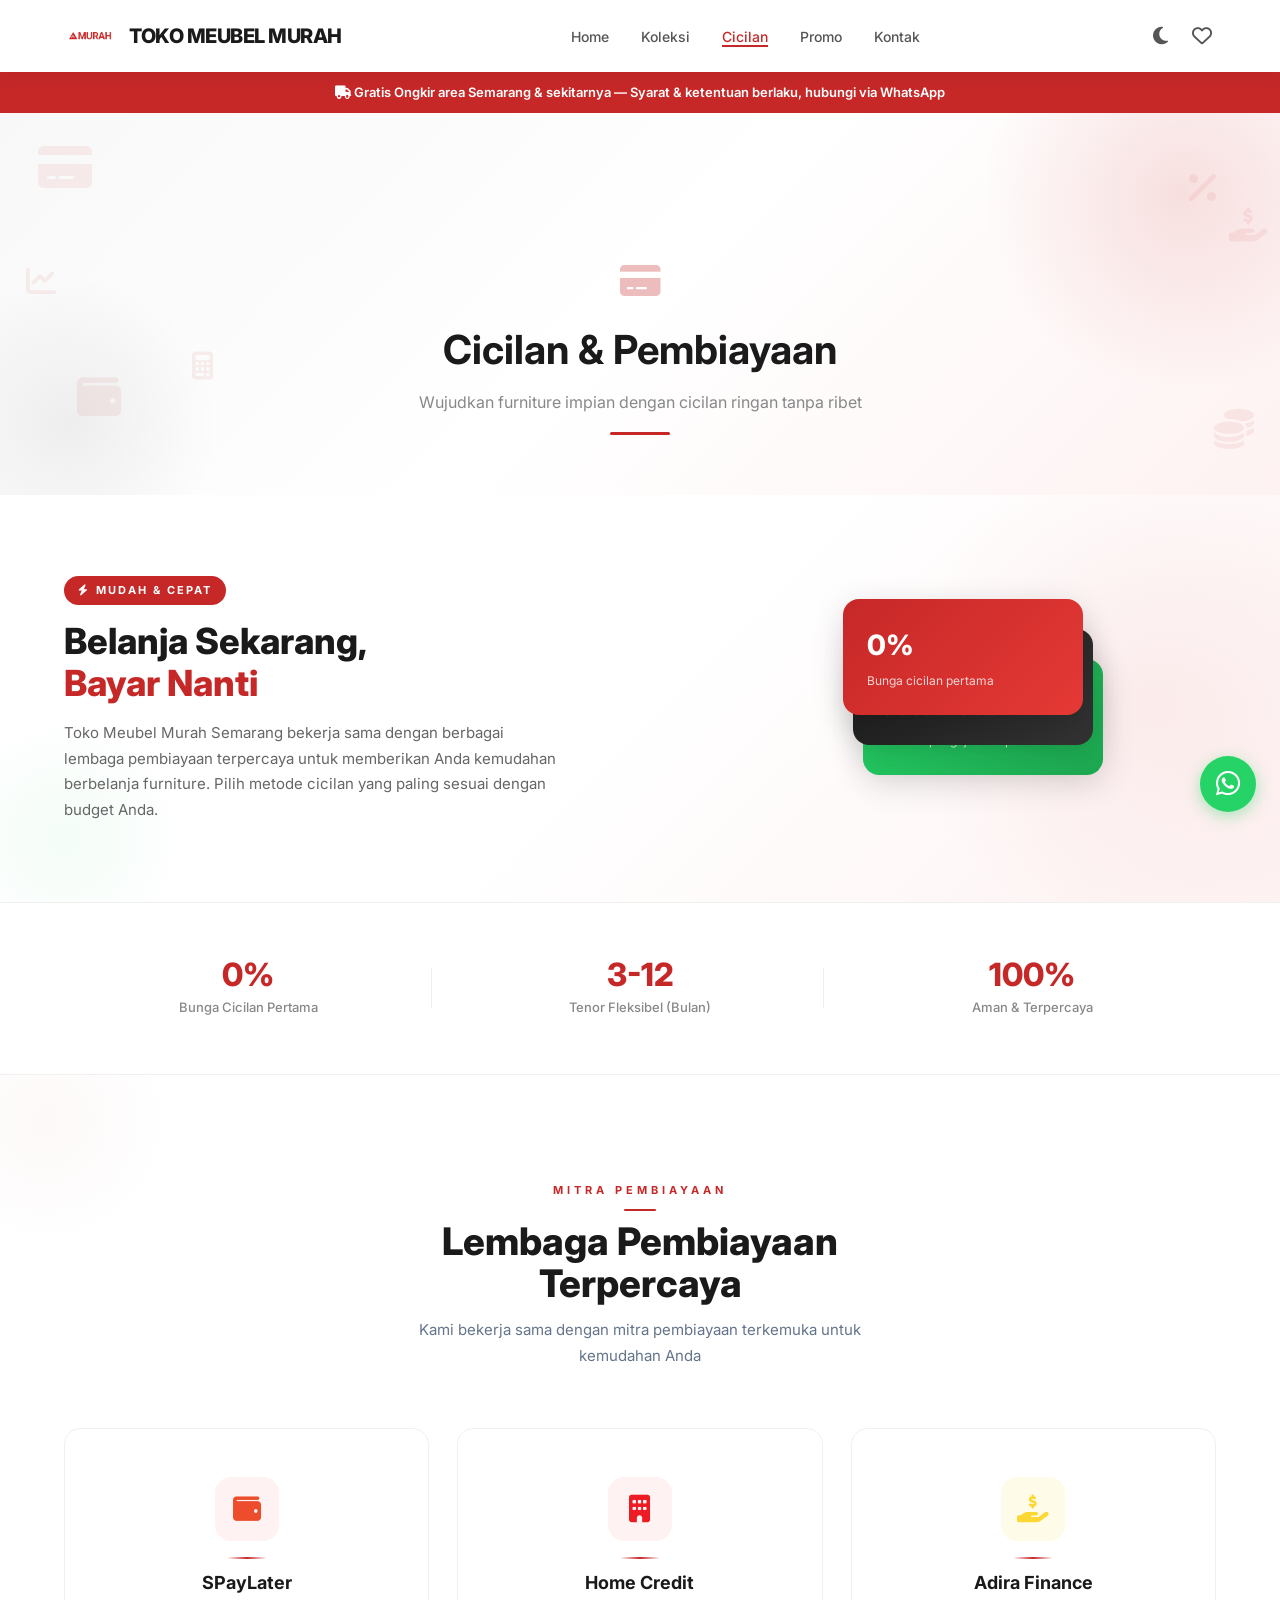
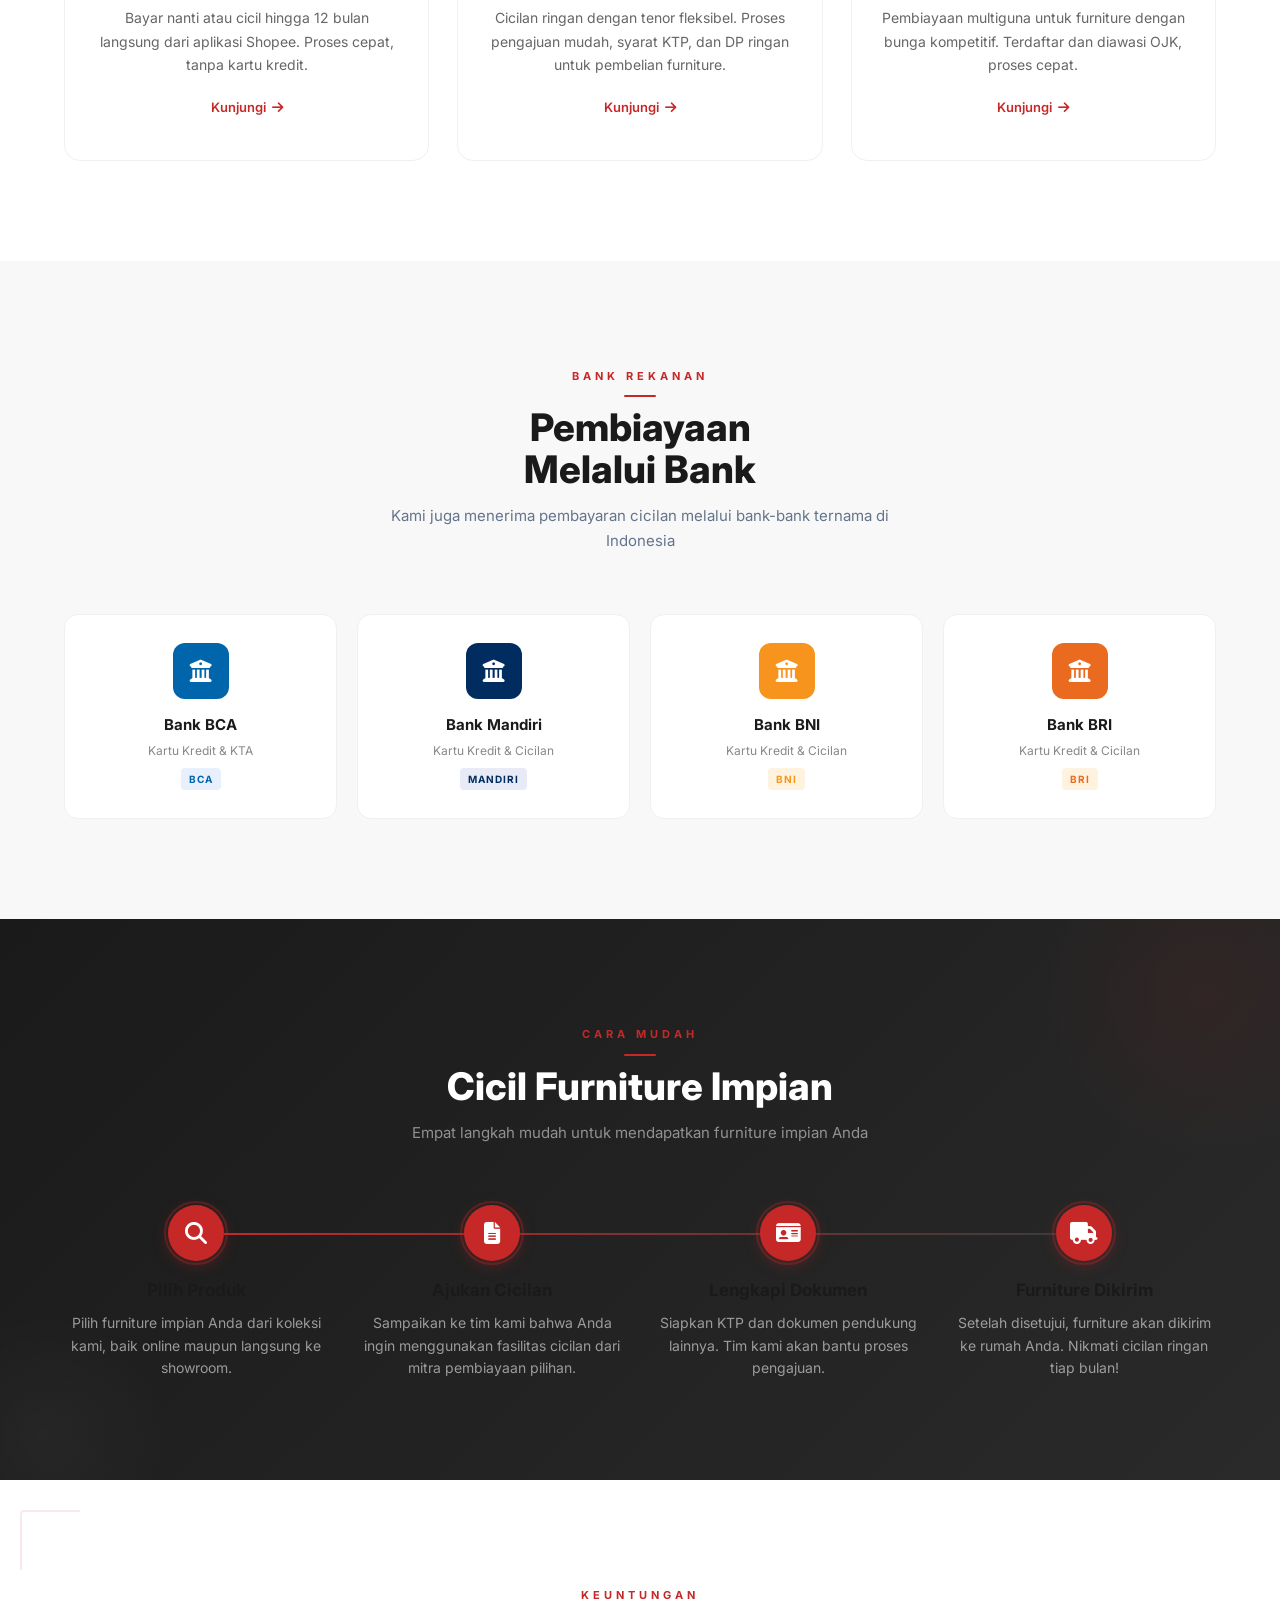
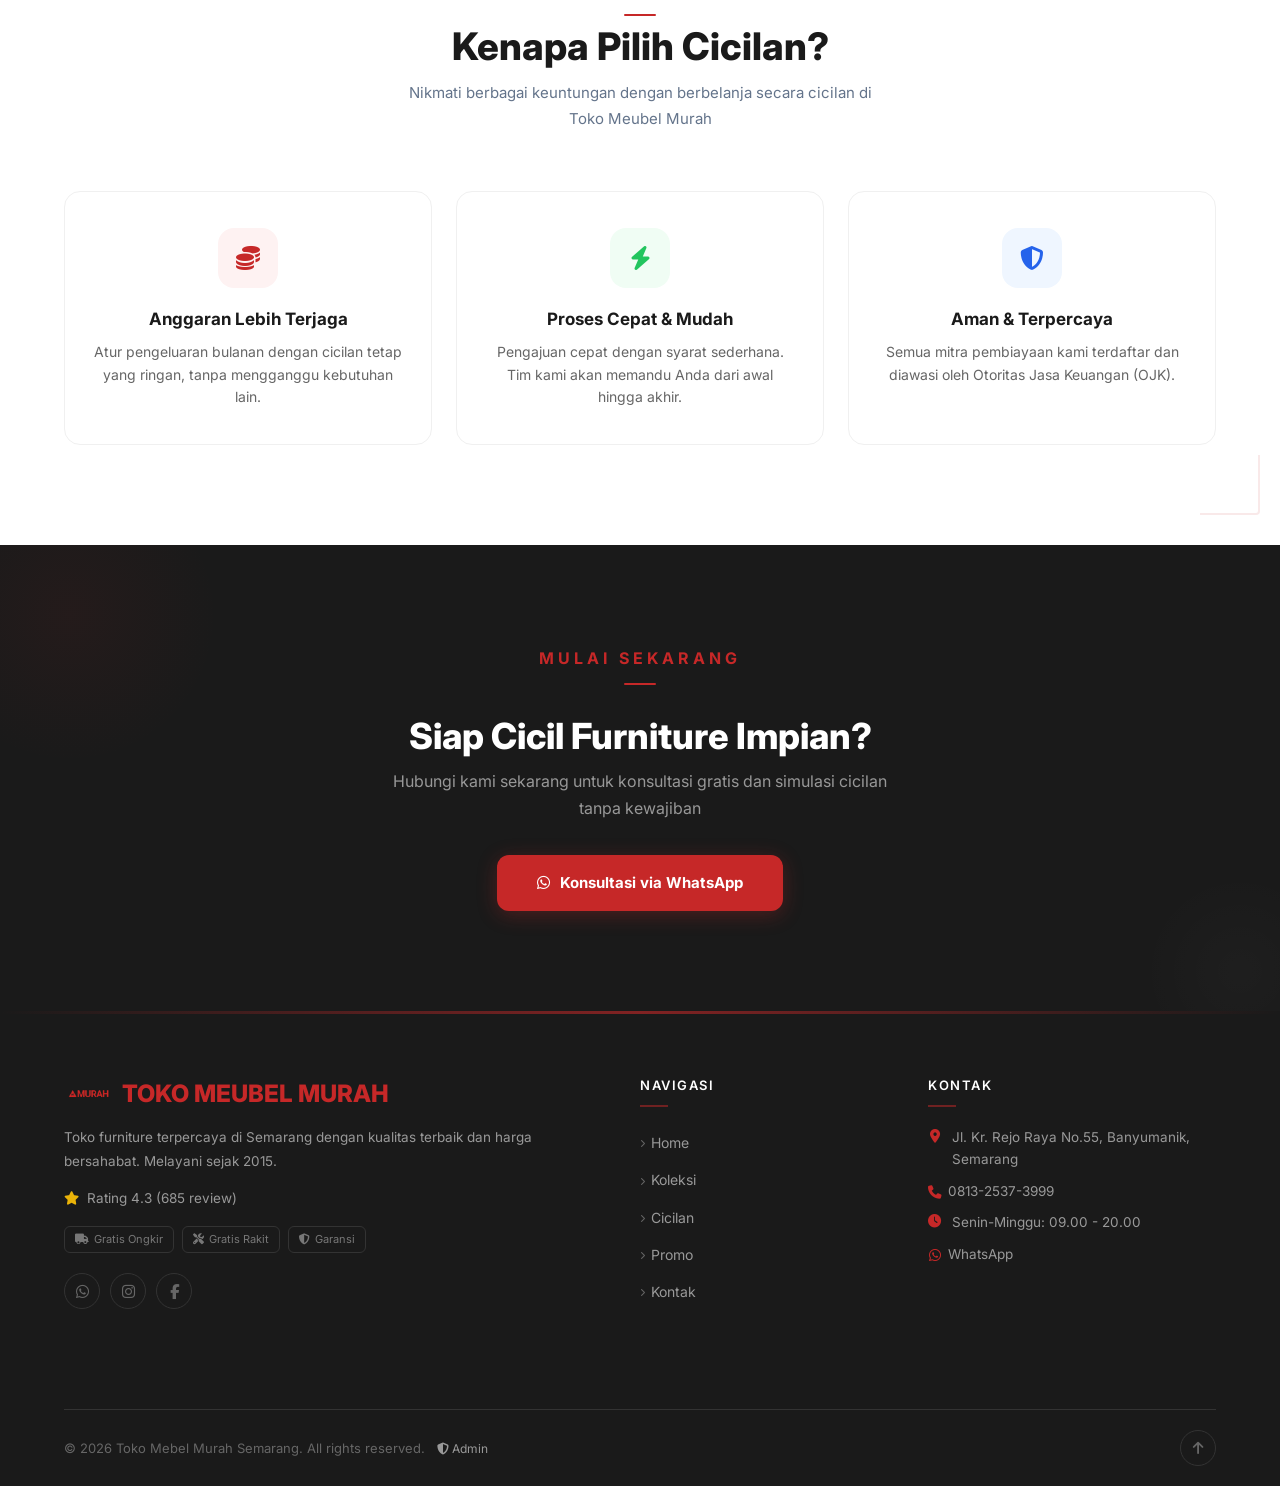
==== cicilan.html @ eac9b5e5 "upload files" ====
<!DOCTYPE html>
<html lang="id">
<head>
  <meta charset="UTF-8">
  <meta name="viewport" content="width=device-width, initial-scale=1.0">
  <title>Cicilan & Pembiayaan - Toko Meubel Murah Semarang</title>
  <meta name="description" content="Nikmati kemudahan berbelanja furniture dengan cicilan ringan. Kami bekerja sama dengan SPayLater, Home Credit, Adira Finance, dan bank-bank terkemuka di Indonesia.">
  <link rel="preconnect" href="https://fonts.googleapis.com">
  <link rel="preconnect" href="https://fonts.gstatic.com" crossorigin>
  <link href="https://fonts.googleapis.com/css2?family=Inter:wght@400;500;600;700;800;900&display=swap" rel="stylesheet">
  <link rel="stylesheet" href="https://cdnjs.cloudflare.com/ajax/libs/font-awesome/6.5.1/css/all.min.css">
  <link rel="stylesheet" href="css/style.css">
  <style>
    :root { --red: #c62828; --dark: #1a1a1a; --slate: #64748b; --light: #f8fafc; --yellow: #eab308; --green: #22c55e; }
    * { margin: 0; padding: 0; box-sizing: border-box; }
    html { scroll-behavior: smooth; font-size: 16.5px; }
    body { font-family: 'Inter', sans-serif; color: var(--dark); background: var(--light); line-height: 1.6; }
    a { text-decoration: none; color: inherit; }
    ul { list-style: none; }
    img { max-width: 100%; display: block; }
    input, button, textarea { font: inherit; }
    button { cursor: pointer; border: none; background: none; }
    .container { max-width: 1200px; margin: 0 auto; padding: 0 24px; }
    section { padding: 100px 0; }
    section.alt { background: #fff; }
    section.dark { background: var(--dark); color: #fff; }

    @keyframes floatCicilA { 0%,100% { transform: translate(0,0) rotate(0deg); } 25% { transform: translate(15px,-20px) rotate(8deg); } 50% { transform: translate(-10px,-30px) rotate(-5deg); } 75% { transform: translate(-20px,-12px) rotate(10deg); } }
    @keyframes floatCicilB { 0%,100% { transform: translate(0,0) rotate(0deg); } 33% { transform: translate(-18px,-15px) rotate(-8deg); } 66% { transform: translate(12px,-26px) rotate(6deg); } }
    @keyframes floatCicilC { 0%,100% { transform: translate(0,0) rotate(0deg) scale(1); } 50% { transform: translate(-12px,-22px) rotate(12deg) scale(1.1); } }
    @keyframes pulseRing { 0%,100% { transform: scale(1); opacity: .15; } 50% { transform: scale(1.1); opacity: .25; } }
    @keyframes shimmer { 0% { background-position: -200% center; } 100% { background-position: 200% center; } }

    .cicil-float { position: absolute; pointer-events: none; z-index: 0; opacity: .07; color: var(--red); }
    .cicil-float.c1 { top: 8%; left: 3%; font-size: 48px; animation: floatCicilA 14s ease-in-out infinite; }
    .cicil-float.c2 { bottom: 12%; right: 2%; font-size: 40px; animation: floatCicilB 16s ease-in-out infinite 2s; }
    .cicil-float.c3 { top: 15%; right: 5%; font-size: 36px; animation: floatCicilC 12s ease-in-out infinite 4s; }
    .cicil-float.c4 { bottom: 20%; left: 6%; font-size: 44px; animation: floatCicilA 18s ease-in-out infinite 5s; }
    .cicil-float.c5 { top: 40%; left: 2%; font-size: 30px; animation: floatCicilB 13s ease-in-out infinite 3s; }
    .cicil-float.c6 { top: 25%; right: 1%; font-size: 34px; animation: floatCicilC 15s ease-in-out infinite 6s; }
    .cicil-float.c7 { bottom: 30%; left: 15%; font-size: 28px; animation: floatCicilA 17s ease-in-out infinite 1s; }

    /* ===== PAGE TITLE ===== */
    .page-title {
      padding: 140px 0 60px; text-align: center; background: linear-gradient(135deg, #f8f8f8 0%, #fff 50%, #fef2f2 100%); position: relative; overflow: hidden;
    }
    .page-title::before {
      content: ''; position: absolute; top: -120px; right: -100px; width: 400px; height: 400px;
      background: radial-gradient(circle, rgba(198,40,40,0.12) 0%, transparent 70%); border-radius: 50%; pointer-events: none; animation: pulseRing 6s ease-in-out infinite;
    }
    .page-title::after {
      content: ''; position: absolute; bottom: -80px; left: -80px; width: 300px; height: 300px;
      background: radial-gradient(circle, rgba(26,26,26,0.06) 0%, transparent 70%); border-radius: 50%; pointer-events: none; animation: pulseRing 8s ease-in-out infinite 2s;
    }
    .page-title .deco-icon { font-size: 36px; color: var(--red); opacity: 0.3; margin-bottom: 8px; }
    .page-title h1 { font-size: 40px; font-weight: 700; position: relative; z-index: 1; }
    .page-title p { color: #888; margin-top: 8px; font-size: 16px; position: relative; z-index: 1; }
    .page-title .deco-line { width: 60px; height: 3px; background: var(--red); margin: 16px auto 0; border-radius: 2px; }

    /* ===== INTRO HERO ===== */
    .intro-hero {
      background: linear-gradient(135deg, #fff 0%, #fff 50%, #fef2f2 100%);
      padding: 80px 0;
      position: relative; overflow: hidden;
    }
    .intro-hero::before {
      content: ''; position: absolute; top: 50%; right: -120px; transform: translateY(-50%);
      width: 500px; height: 500px; background: radial-gradient(circle, rgba(198,40,40,0.06) 0%, transparent 70%);
      border-radius: 50%; pointer-events: none; animation: pulseRing 7s ease-in-out infinite;
    }
    .intro-hero::after {
      content: ''; position: absolute; bottom: -60px; left: -60px; width: 250px; height: 250px;
      background: radial-gradient(circle, rgba(37,211,102,0.05) 0%, transparent 70%);
      border-radius: 50%; pointer-events: none; animation: pulseRing 9s ease-in-out infinite 3s;
    }
    .intro-hero .container { display: flex; align-items: center; gap: 60px; position: relative; z-index: 1; }
    .intro-text { flex: 1; }
    .intro-text .tag {
      display: inline-flex; align-items: center; gap: 6px;
      background: var(--red); color: #fff; font-size: 11px; font-weight: 700; text-transform: uppercase;
      letter-spacing: 2px; padding: 6px 14px; border-radius: 20px; margin-bottom: 16px;
    }
    .intro-text h2 { font-size: 36px; font-weight: 800; line-height: 1.15; margin-bottom: 16px; }
    .intro-text h2 .accent { color: var(--red); }
    .intro-text p { font-size: 15px; color: #666; line-height: 1.7; max-width: 500px; }
    .intro-visual { flex: 1; display: flex; justify-content: center; }
    .intro-card-stack { position: relative; width: 280px; height: 200px; }
    .intro-card-stack .card {
      position: absolute; width: 240px; padding: 24px; border-radius: 16px; color: #fff; box-shadow: 0 8px 32px rgba(0,0,0,.15);
      transition: transform .3s ease;
    }
    .intro-card-stack .card:hover { transform: translateY(-6px) scale(1.02); }
    .intro-card-stack .card:nth-child(1) { background: linear-gradient(135deg, #c62828, #e53935); top: 0; right: 0; z-index: 3; }
    .intro-card-stack .card:nth-child(2) { background: linear-gradient(135deg, #1a1a1a, #333); top: 30px; right: -10px; z-index: 2; }
    .intro-card-stack .card:nth-child(3) { background: linear-gradient(135deg, #25d366, #1da851); top: 60px; right: -20px; z-index: 1; }
    .intro-card-stack .card .big { font-size: 28px; font-weight: 800; }
    .intro-card-stack .card .small { font-size: 12px; opacity: .8; margin-top: 4px; }

    /* ===== STATS STRIP ===== */
    .cicil-stats { padding: 40px 0; background: #fff; border-top: 1px solid #f0f0f0; border-bottom: 1px solid #f0f0f0; }
    .cicil-stats .container { display: grid; grid-template-columns: repeat(3, 1fr); gap: 24px; }
    .cicil-stat { text-align: center; position: relative; padding: 16px; }
    .cicil-stat:not(:last-child)::after {
      content: ''; position: absolute; right: 0; top: 50%; transform: translateY(-50%);
      width: 1px; height: 40px; background: #eee;
    }
    .cicil-stat .num { font-size: 32px; font-weight: 800; color: var(--red); line-height: 1; }
    .cicil-stat .label { font-size: 13px; color: #888; margin-top: 6px; font-weight: 500; }

    /* ===== SECTION HEADERS ===== */
    .sec-label {
      font-size: 11px; font-weight: 700; text-transform: uppercase; letter-spacing: 4px; color: var(--red);
      margin-bottom: 10px; position: relative; display: inline-block;
    }
    .sec-label::after { content: ''; display: block; width: 32px; height: 2px; background: var(--red); margin: 10px auto 0; border-radius: 1px; }
    .sec-title { font-size: clamp(30px, 4vw, 38px); font-weight: 800; line-height: 1.1; margin-bottom: 12px; }
    .sec-desc { font-size: 15px; color: var(--slate); max-width: 500px; line-height: 1.7; }
    .chapter-header { text-align: center; }
    .chapter-header .sec-desc { margin-left: auto; margin-right: auto; }

    /* ===== PARTNER SECTION ===== */
    .partner-highlight { background: #fff; position: relative; overflow: hidden; }
    .partner-highlight::before {
      content: ''; position: absolute; top: -80px; left: -80px; width: 250px; height: 250px;
      background: radial-gradient(circle, rgba(198,40,40,0.03) 0%, transparent 70%); border-radius: 50%; pointer-events: none;
    }
    .partner-grid { display: grid; grid-template-columns: repeat(3, 1fr); gap: 28px; margin-top: 48px; }
    .partner-card {
      background: #fff; border: 1px solid #f0f0f0; border-radius: 16px; padding: 40px 28px; text-align: center;
      transition: transform .3s cubic-bezier(.34,1.56,.64,1), box-shadow .35s ease, border-color .25s;
      position: relative; overflow: hidden;
    }
    .partner-card::before {
      content: ''; position: absolute; top: 0; left: 0; right: 0; height: 4px;
      background: var(--red); transform: scaleX(0); transform-origin: left;
      transition: transform .35s ease;
    }
    .partner-card::after {
      content: ''; position: absolute; inset: 0; border-radius: 16px;
      background: linear-gradient(135deg, transparent 30%, rgba(198,40,40,0.04) 50%, transparent 70%);
      background-size: 200% 200%; pointer-events: none; opacity: 0;
      transition: opacity .4s;
    }
    .partner-card:hover::before { transform: scaleX(1); }
    .partner-card:hover::after { opacity: 1; animation: shimmer 2s ease infinite; }
    .partner-card:hover { transform: translateY(-8px); box-shadow: 0 20px 60px rgba(0,0,0,.1); border-color: #e0e0e0; }
    .partner-card:active { transform: scale(0.97); }
    .partner-card .logo-wrap {
      height: 80px; display: flex; align-items: center; justify-content: center; margin-bottom: 20px;
      position: relative;
    }
    .partner-card .logo-wrap img { max-height: 100%; max-width: 100%; object-fit: contain; }
    .partner-card .logo-wrap::after {
      content: ''; position: absolute; bottom: -10px; left: 50%; transform: translateX(-50%);
      width: 40px; height: 2px; background: linear-gradient(90deg, transparent, var(--red), transparent);
      border-radius: 2px;
    }
    .partner-card .icon-bg {
      width: 64px; height: 64px; border-radius: 16px; display: flex; align-items: center; justify-content: center; font-size: 28px;
    }
    .partner-card h3 { font-size: 18px; font-weight: 700; margin-bottom: 8px; }
    .partner-card p { font-size: 14px; color: #666; line-height: 1.7; margin-bottom: 16px; }
    .partner-card .partner-link {
      display: inline-flex; align-items: center; gap: 6px; color: var(--red); font-size: 13px; font-weight: 600;
      transition: gap .25s;
    }
    .partner-card .partner-link:hover { gap: 10px; }

    /* ===== BANKS ===== */
    .bank-section { background: #f8f8f8; }
    .bank-grid { display: grid; grid-template-columns: repeat(4, 1fr); gap: 20px; margin-top: 40px; }
    .bank-card {
      background: #fff; border-radius: 14px; padding: 28px 16px; text-align: center;
      transition: transform .3s cubic-bezier(.34,1.56,.64,1), box-shadow .3s;
      border: 1px solid #f0f0f0; position: relative; overflow: hidden;
    }
    .bank-card::before {
      content: ''; position: absolute; top: 0; left: 0; right: 0;
      height: 3px; background: linear-gradient(90deg, transparent, var(--red), transparent);
      opacity: 0; transition: opacity .3s;
    }
    .bank-card:hover::before { opacity: 1; }
    .bank-card:hover { transform: translateY(-6px) scale(1.02); box-shadow: 0 12px 40px rgba(0,0,0,.1); }
    .bank-card:active { transform: scale(0.96); }
    .bank-card .logo-wrap {
      width: 56px; height: 56px; border-radius: 12px; display: flex; align-items: center; justify-content: center;
      margin: 0 auto 14px; font-size: 22px; color: #fff;
    }
    .bank-card .logo-wrap img { max-height: 100%; max-width: 100%; object-fit: contain; border-radius: 8px; }
    .bank-card h4 { font-size: 15px; font-weight: 700; }
    .bank-card p { font-size: 12px; color: #888; margin-top: 4px; }
    .bank-card .tag-bank {
      display: inline-block; font-size: 10px; font-weight: 700; text-transform: uppercase; letter-spacing: 1px;
      padding: 3px 8px; border-radius: 4px; margin-top: 8px;
    }

    /* ===== STEPS ===== */
    .steps-section {
      background: linear-gradient(135deg, #1a1a1a 0%, #2a2a2a 100%);
      position: relative; overflow: hidden;
    }
    .steps-section::before {
      content: ''; position: absolute; top: -100px; right: -100px; width: 350px; height: 350px;
      background: radial-gradient(circle, rgba(198,40,40,0.08) 0%, transparent 70%); border-radius: 50%; pointer-events: none;
      animation: pulseRing 8s ease-in-out infinite;
    }
    .steps-section::after {
      content: ''; position: absolute; bottom: -80px; left: -80px; width: 250px; height: 250px;
      background: radial-gradient(circle, rgba(255,255,255,0.03) 0%, transparent 70%); border-radius: 50%; pointer-events: none;
      animation: pulseRing 10s ease-in-out infinite 3s;
    }
    .steps { display: grid; grid-template-columns: repeat(4, 1fr); gap: 32px; margin-top: 48px; position: relative; }
    .steps::before {
      content: ''; position: absolute; top: 28px; left: calc(12.5% + 16px); right: calc(12.5% + 16px);
      height: 2px; background: linear-gradient(90deg, var(--red), rgba(255,255,255,.1));
    }
    .step { text-align: center; position: relative; }
    .step .num {
      width: 56px; height: 56px; border-radius: 50%; background: var(--red); color: #fff;
      display: flex; align-items: center; justify-content: center; font-size: 22px; font-weight: 800;
      margin: 0 auto 16px; position: relative; z-index: 1;
      box-shadow: 0 4px 16px rgba(198,40,40,.3);
      transition: transform .3s ease, box-shadow .3s ease;
    }
    .step .num::after {
      content: ''; position: absolute; inset: -4px; border-radius: 50%;
      border: 2px solid rgba(198,40,40,.3); animation: pulseRing 3s ease-in-out infinite;
    }
    .step:hover .num { transform: scale(1.1); box-shadow: 0 6px 24px rgba(198,40,40,.5); }
    .step h4 { font-size: 17px; font-weight: 700; margin-bottom: 8px; }
    .step p { font-size: 14px; color: rgba(255,255,255,.55); line-height: 1.6; }

    /* ===== BENEFITS ===== */
    .benefits { display: grid; grid-template-columns: repeat(3, 1fr); gap: 24px; margin-top: 48px; }
    .benefit-card {
      background: #fff; border-radius: 16px; padding: 36px 28px; text-align: center;
      border: 1px solid #f0f0f0;
      transition: transform .3s ease, box-shadow .3s ease, border-color .25s;
    }
    .benefit-card:hover { transform: translateY(-6px); box-shadow: 0 16px 48px rgba(0,0,0,.06); border-color: #e0e0e0; }
    .benefit-card .icon-wrap {
      width: 60px; height: 60px; border-radius: 16px; display: flex; align-items: center; justify-content: center;
      margin: 0 auto 18px; font-size: 24px;
    }
    .benefit-card:nth-child(1) .icon-wrap { background: #fef2f2; color: var(--red); }
    .benefit-card:nth-child(2) .icon-wrap { background: #f0fdf4; color: var(--green); }
    .benefit-card:nth-child(3) .icon-wrap { background: #eff6ff; color: #2563eb; }
    .benefit-card h4 { font-size: 17px; font-weight: 700; margin-bottom: 8px; }
    .benefit-card p { font-size: 14px; color: #666; line-height: 1.6; }

    /* ===== CTA ===== */
    .cta-section {
      background: var(--dark); color: #fff; text-align: center; padding: 100px 0;
      position: relative; overflow: hidden;
    }
    .cta-section::before {
      content: ''; position: absolute; top: -80px; left: -80px; width: 300px; height: 300px;
      background: radial-gradient(circle, rgba(198,40,40,0.06) 0%, transparent 70%); border-radius: 50%; pointer-events: none;
      animation: pulseRing 7s ease-in-out infinite;
    }
    .cta-section::after {
      content: ''; position: absolute; bottom: -60px; right: -60px; width: 200px; height: 200px;
      background: radial-gradient(circle, rgba(255,255,255,0.02) 0%, transparent 70%); border-radius: 50%; pointer-events: none;
      animation: pulseRing 9s ease-in-out infinite 2s;
    }
    .cta-section h2 { font-size: 36px; font-weight: 800; line-height: 1.1; margin-bottom: 12px; }
    .cta-section p { max-width: 520px; margin: 0 auto 32px; color: rgba(255,255,255,.55); font-size: 16px; line-height: 1.7; }
    .cta-section .btn-red {
      display: inline-flex; align-items: center; gap: 10px;
      padding: 16px 40px; font-size: 15px; font-weight: 700; background: var(--red); color: #fff;
      border-radius: 12px; transition: transform .25s, box-shadow .25s;
      box-shadow: 0 4px 20px rgba(198,40,40,.3);
      position: relative; overflow: hidden;
    }
    .cta-section .btn-red::after {
      content: ''; position: absolute; inset: 0; border-radius: 12px;
      background: linear-gradient(90deg, transparent, rgba(255,255,255,.12), transparent);
      background-size: 200% 100%; transform: translateX(-100%);
      transition: transform .4s;
    }
    .cta-section .btn-red:hover { transform: translateY(-2px); box-shadow: 0 8px 32px rgba(198,40,40,.4); }
    .cta-section .btn-red:hover::after { transform: translateX(100%); }

    /* ===== RESPONSIVE ===== */
    @media (max-width: 992px) {
      .intro-hero .container { flex-direction: column; text-align: center; gap: 40px; }
      .intro-text p { margin: 0 auto; }
      .intro-visual { width: 100%; }
      .intro-card-stack { margin: 0 auto; }
      .partner-grid { grid-template-columns: repeat(2, 1fr); }
      .bank-grid { grid-template-columns: repeat(2, 1fr); }
      .steps { grid-template-columns: repeat(2, 1fr); }
      .steps::before { display: none; }
      .benefits { grid-template-columns: repeat(2, 1fr); }
    }
    @media (max-width: 768px) {
      .page-title { padding: 120px 0 40px; }
      .page-title h1 { font-size: 30px; }
      section { padding: 60px 0; }
      .intro-hero { padding: 60px 0; }
      .intro-text h2 { font-size: 28px; }
      .steps-section h2 { font-size: 26px; }
      .partner-grid { gap: 20px; }
      .partner-card { padding: 28px 20px; }
      .cta-section h2 { font-size: 28px; }
      .cicil-float { opacity: .04; font-size: 28px !important; }
    }
    @media (max-width: 600px) {
      .container { padding: 0 16px; }
      .page-title h1 { font-size: 26px; }
      .page-title p { font-size: 14px; }
      .intro-text h2 { font-size: 24px; }
      .partner-grid { grid-template-columns: 1fr; }
      .bank-grid { grid-template-columns: repeat(2, 1fr); gap: 12px; }
      .bank-card { padding: 20px 12px; }
      .steps { grid-template-columns: 1fr; gap: 32px; }
      .benefits { grid-template-columns: 1fr; }
      .benefit-card { padding: 28px 20px; }
      .cta-section h2 { font-size: 26px; }
      .cta-section { padding: 60px 0; }
      .intro-card-stack { width: 220px; height: 170px; }
      .intro-card-stack .card { width: 200px; padding: 18px; }
      .intro-card-stack .card:nth-child(2) { top: 25px; right: -8px; }
      .intro-card-stack .card:nth-child(3) { top: 50px; right: -16px; }
      .intro-card-stack .card .big { font-size: 22px; }
      .cicil-stats .container { grid-template-columns: 1fr; gap: 8px; }
      .cicil-stat:not(:last-child)::after { display: none; }
      .cicil-stat { padding: 12px; }
    }
    @media (max-width: 480px) {
      .bank-grid { grid-template-columns: 1fr; }
      .cta-section .btn-red { width: 100%; justify-content: center; }
    }
    @media (prefers-reduced-motion: reduce) {
      .cicil-float, .page-title::before, .page-title::after,
      .intro-hero::before, .intro-hero::after,
      .steps-section::before, .steps-section::after,
      .cta-section::before, .cta-section::after,
      .step .num::after { animation: none !important; }
      .partner-card::after { display: none; }
    }

    [data-theme="dark"] .intro-hero { background: linear-gradient(135deg, #1a1a1a 0%, #222 50%, #2a1a1a 100%); }
    [data-theme="dark"] .intro-text p { color: #aaa; }
    [data-theme="dark"] .partner-highlight { background: #1a1a1a; }
    [data-theme="dark"] .partner-card { background: #1a1a1a; border-color: #333; }
    [data-theme="dark"] .partner-card p { color: #aaa; }
    [data-theme="dark"] .partner-card:hover { box-shadow: 0 20px 60px rgba(0,0,0,.3); border-color: #444; }
    [data-theme="dark"] .bank-card { background: #1a1a1a; border-color: #333; }
    [data-theme="dark"] .bank-card p { color: #aaa; }
    [data-theme="dark"] .bank-card .tag-bank { color: #aaa; background: #333 !important; }
    [data-theme="dark"] .benefit-card { background: #1a1a1a; border-color: #333; }
    [data-theme="dark"] .benefit-card p { color: #aaa; }
    [data-theme="dark"] .benefit-card:nth-child(1) .icon-wrap { background: #3a1a1a; }
    [data-theme="dark"] .benefit-card:nth-child(2) .icon-wrap { background: #1a3a1a; }
    [data-theme="dark"] .benefit-card:nth-child(3) .icon-wrap { background: #1a1a3a; }
    [data-theme="dark"] .steps-section h2 { color: #e0e0e0; }
    [data-theme="dark"] .sec-desc { color: #aaa; }
    [data-theme="dark"] .partner-card .partner-link { color: #ef5350; }
    [data-theme="dark"] .icon-bg { background: #333 !important; color: #ccc !important; }
    [data-theme="dark"] .cicil-stat .num { color: #ef5350; }
    [data-theme="dark"] .cicil-stat .label { color: #aaa; }
    [data-theme="dark"] .cicil-stats { background: #1a1a1a; border-color: #222; }
  </style>
</head>
<body>
<div class="scroll-progress" id="scrollProgress"></div>

<nav class="navbar light">
  <div class="container">
    <a href="index.html" class="logo"><img src="img/logo.png" alt="Toko Meubel Murah Semarang" class="logo-img"><span class="logo-text">TOKO MEUBEL MURAH</span></a>
    <ul class="nav-links" id="navLinks">
      <li><a href="index.html">Home</a></li>
      <li><a href="koleksi.html">Koleksi</a></li>
      <li><a href="cicilan.html" class="active">Cicilan</a></li>
      <li><a href="promo.html">Promo</a></li>
      <li><a href="kontak.html">Kontak</a></li>
    </ul>
    <div class="nav-icons">
      <button id="themeToggle" class="theme-toggle" aria-label="Toggle dark mode"><i class="fas fa-moon"></i></button>
      <button aria-label="Wishlist"><i class="far fa-heart"></i><span class="wishlist-badge">0</span></button>
    </div>
    <button class="menu-toggle" id="menuToggle" aria-label="Menu"><i class="fas fa-bars"></i></button>
  </div>
</nav>

<!-- ===== TRUST BANNER ===== -->
<div class="trust-banner"><i class="fas fa-truck"></i> Gratis Ongkir area Semarang &amp; sekitarnya &mdash; Syarat &amp; ketentuan berlaku, hubungi via WhatsApp</div>

<!-- ===== PAGE TITLE ===== -->
<section class="page-title">
  <div class="container">
    <i class="fas fa-credit-card cicil-float c1"></i>
    <i class="fas fa-coins cicil-float c2"></i>
    <i class="fas fa-percent cicil-float c3"></i>
    <i class="fas fa-wallet cicil-float c4"></i>
    <i class="fas fa-chart-line cicil-float c5"></i>
    <i class="fas fa-hand-holding-usd cicil-float c6"></i>
    <i class="fas fa-calculator cicil-float c7"></i>
    <div class="deco-icon"><i class="fas fa-credit-card"></i></div>
    <h1 class="reveal">Cicilan & Pembiayaan</h1>
    <p class="reveal">Wujudkan furniture impian dengan cicilan ringan tanpa ribet</p>
    <div class="deco-line"></div>
  </div>
</section>

<!-- ===== INTRO HERO ===== -->
<section class="intro-hero">
  <div class="container">
    <div class="intro-text reveal">
      <div class="tag"><i class="fas fa-bolt"></i> Mudah & Cepat</div>
      <h2>Belanja Sekarang,<br><span class="accent">Bayar Nanti</span></h2>
      <p>Toko Meubel Murah Semarang bekerja sama dengan berbagai lembaga pembiayaan terpercaya untuk memberikan Anda kemudahan berbelanja furniture. Pilih metode cicilan yang paling sesuai dengan budget Anda.</p>
    </div>
    <div class="intro-visual reveal">
      <div class="intro-card-stack stagger">
        <div class="card">
          <div class="big">0%</div>
          <div class="small">Bunga cicilan pertama</div>
        </div>
        <div class="card">
          <div class="big">3-12</div>
          <div class="small">Tenor cicilan fleksibel</div>
        </div>
        <div class="card">
          <div class="big">5 Menit</div>
          <div class="small">Proses pengajuan cepat</div>
        </div>
      </div>
    </div>
  </div>
</section>

<!-- ===== STATS STRIP ===== -->
<section class="cicil-stats reveal">
  <div class="container">
    <div class="cicil-stat"><div class="num">0%</div><div class="label">Bunga Cicilan Pertama</div></div>
    <div class="cicil-stat"><div class="num">3-12</div><div class="label">Tenor Fleksibel (Bulan)</div></div>
    <div class="cicil-stat"><div class="num">100%</div><div class="label">Aman & Terpercaya</div></div>
  </div>
</section>

<!-- ===== PARTNERS ===== -->
<section class="partner-highlight alt">
  <div class="container">
    <div class="chapter-header reveal">
      <p class="sec-label">Mitra Pembiayaan</p>
      <h2 class="sec-title">Lembaga Pembiayaan<br><span class="red">Terpercaya</span></h2>
      <p class="sec-desc">Kami bekerja sama dengan mitra pembiayaan terkemuka untuk kemudahan Anda</p>
    </div>
    <div class="partner-grid stagger">
      <div class="partner-card">
        <div class="logo-wrap">
          <img src="https://asset.morefurniture.id/OLYMPIC/logo/spaylater-logo.webp" alt="SPayLater" onerror="this.style.display='none';this.nextElementSibling.style.display='flex'">
          <div class="icon-bg" style="background:#fef2f2;color:#ee4d2d;display:none"><i class="fas fa-wallet"></i></div>
        </div>
        <h3>SPayLater</h3>
        <p>Bayar nanti atau cicil hingga 12 bulan langsung dari aplikasi Shopee. Proses cepat, tanpa kartu kredit.</p>
        <a href="https://shopee.co.id/m/spaylater" target="_blank" rel="noopener" class="partner-link">Kunjungi <i class="fas fa-arrow-right"></i></a>
      </div>
      <div class="partner-card">
        <div class="logo-wrap">
          <img src="https://asset.morefurniture.id/OLYMPIC/logo/home-credit-logo.webp" alt="Home Credit" onerror="this.style.display='none';this.nextElementSibling.style.display='flex'">
          <div class="icon-bg" style="background:#fef2f2;color:#ed1c24;display:none"><i class="fas fa-building"></i></div>
        </div>
        <h3>Home Credit</h3>
        <p>Cicilan ringan dengan tenor fleksibel. Proses pengajuan mudah, syarat KTP, dan DP ringan untuk pembelian furniture.</p>
        <a href="https://www.homecredit.co.id" target="_blank" rel="noopener" class="partner-link">Kunjungi <i class="fas fa-arrow-right"></i></a>
      </div>
      <div class="partner-card">
        <div class="logo-wrap">
          <img src="https://asset.morefurniture.id/OLYMPIC/logo/adira-logo.webp" alt="Adira Finance" onerror="this.style.display='none';this.nextElementSibling.style.display='flex'">
          <div class="icon-bg" style="background:#fefce8;color:#fdd835;display:none"><i class="fas fa-hand-holding-usd"></i></div>
        </div>
        <h3>Adira Finance</h3>
        <p>Pembiayaan multiguna untuk furniture dengan bunga kompetitif. Terdaftar dan diawasi OJK, proses cepat.</p>
        <a href="https://www.adira.co.id" target="_blank" rel="noopener" class="partner-link">Kunjungi <i class="fas fa-arrow-right"></i></a>
      </div>
    </div>
  </div>
</section>

<!-- ===== BANKS ===== -->
<section class="bank-section pat-dots">
  <div class="container">
    <div class="chapter-header reveal">
      <p class="sec-label">Bank Rekanan</p>
      <h2 class="sec-title">Pembiayaan<br><span class="red">Melalui Bank</span></h2>
      <p class="sec-desc">Kami juga menerima pembayaran cicilan melalui bank-bank ternama di Indonesia</p>
    </div>
    <div class="bank-grid stagger">
      <div class="bank-card">
        <div class="logo-wrap" style="background:#0065ab">
          <img src="https://asset.morefurniture.id/OLYMPIC/logo/bca-logo.webp" alt="BCA" style="filter:brightness(0)invert(1)" onerror="this.style.display='none';this.nextElementSibling.style.display='block'">
          <i class="fas fa-university" style="display:none"></i>
        </div>
        <h4>Bank BCA</h4>
        <p>Kartu Kredit & KTA</p>
        <span class="tag-bank" style="background:#e8f0fe;color:#0065ab">BCA</span>
      </div>
      <div class="bank-card">
        <div class="logo-wrap" style="background:#002c5f">
          <img src="https://asset.morefurniture.id/OLYMPIC/logo/mandiri-logo.webp" alt="Bank Mandiri" style="filter:brightness(0)invert(1)" onerror="this.style.display='none';this.nextElementSibling.style.display='block'">
          <i class="fas fa-university" style="display:none"></i>
        </div>
        <h4>Bank Mandiri</h4>
        <p>Kartu Kredit & Cicilan</p>
        <span class="tag-bank" style="background:#e8eaf6;color:#002c5f">Mandiri</span>
      </div>
      <div class="bank-card">
        <div class="logo-wrap" style="background:#f7941d">
          <img src="https://asset.morefurniture.id/OLYMPIC/logo/bni-logo.webp" alt="BNI" style="filter:brightness(0)invert(1)" onerror="this.style.display='none';this.nextElementSibling.style.display='block'">
          <i class="fas fa-university" style="display:none"></i>
        </div>
        <h4>Bank BNI</h4>
        <p>Kartu Kredit & Cicilan</p>
        <span class="tag-bank" style="background:#fff3e0;color:#f7941d">BNI</span>
      </div>
      <div class="bank-card">
        <div class="logo-wrap" style="background:#ea6a20">
          <img src="https://asset.morefurniture.id/OLYMPIC/logo/bri-logo.webp" alt="BRI" style="filter:brightness(0)invert(1)" onerror="this.style.display='none';this.nextElementSibling.style.display='block'">
          <i class="fas fa-university" style="display:none"></i>
        </div>
        <h4>Bank BRI</h4>
        <p>Kartu Kredit & Cicilan</p>
        <span class="tag-bank" style="background:#fff3e0;color:#ea6a20">BRI</span>
      </div>
    </div>
  </div>
</section>

<!-- ===== HOW IT WORKS ===== -->
<section class="steps-section">
  <div class="container">
    <div class="chapter-header reveal">
      <p class="sec-label">Cara Mudah</p>
      <h2 class="sec-title" style="color:#fff">Cicil Furniture Impian</h2>
      <p class="sec-desc" style="color:rgba(255,255,255,.5);margin-left:auto;margin-right:auto">Empat langkah mudah untuk mendapatkan furniture impian Anda</p>
    </div>
    <div class="steps stagger">
      <div class="step">
        <div class="num"><i class="fas fa-search"></i></div>
        <h4>Pilih Produk</h4>
        <p>Pilih furniture impian Anda dari koleksi kami, baik online maupun langsung ke showroom.</p>
      </div>
      <div class="step">
        <div class="num"><i class="fas fa-file-alt"></i></div>
        <h4>Ajukan Cicilan</h4>
        <p>Sampaikan ke tim kami bahwa Anda ingin menggunakan fasilitas cicilan dari mitra pembiayaan pilihan.</p>
      </div>
      <div class="step">
        <div class="num"><i class="fas fa-id-card"></i></div>
        <h4>Lengkapi Dokumen</h4>
        <p>Siapkan KTP dan dokumen pendukung lainnya. Tim kami akan bantu proses pengajuan.</p>
      </div>
      <div class="step">
        <div class="num"><i class="fas fa-truck"></i></div>
        <h4>Furniture Dikirim</h4>
        <p>Setelah disetujui, furniture akan dikirim ke rumah Anda. Nikmati cicilan ringan tiap bulan!</p>
      </div>
    </div>
  </div>
</section>

<!-- ===== BENEFITS ===== -->
<section class="alt pat-cross">
  <div class="container">
    <div class="chapter-header reveal">
      <p class="sec-label">Keuntungan</p>
      <h2 class="sec-title">Kenapa Pilih <span class="red">Cicilan?</span></h2>
      <p class="sec-desc">Nikmati berbagai keuntungan dengan berbelanja secara cicilan di Toko Meubel Murah</p>
    </div>
    <div class="benefits stagger">
      <div class="benefit-card">
        <div class="icon-wrap"><i class="fas fa-coins"></i></div>
        <h4>Anggaran Lebih Terjaga</h4>
        <p>Atur pengeluaran bulanan dengan cicilan tetap yang ringan, tanpa mengganggu kebutuhan lain.</p>
      </div>
      <div class="benefit-card">
        <div class="icon-wrap"><i class="fas fa-bolt"></i></div>
        <h4>Proses Cepat & Mudah</h4>
        <p>Pengajuan cepat dengan syarat sederhana. Tim kami akan memandu Anda dari awal hingga akhir.</p>
      </div>
      <div class="benefit-card">
        <div class="icon-wrap"><i class="fas fa-shield-alt"></i></div>
        <h4>Aman & Terpercaya</h4>
        <p>Semua mitra pembiayaan kami terdaftar dan diawasi oleh Otoritas Jasa Keuangan (OJK).</p>
      </div>
    </div>
  </div>
</section>

<!-- ===== CTA ===== -->
<section class="cta-section">
  <div class="container">
    <div class="reveal">
      <p class="sec-label" style="color:var(--red)">Mulai Sekarang</p>
    </div>
    <h2 class="reveal">Siap Cicil Furniture Impian?</h2>
    <p class="reveal">Hubungi kami sekarang untuk konsultasi gratis dan simulasi cicilan tanpa kewajiban</p>
    <div class="reveal">
      <a href="https://wa.me/6281325373999?text=Halo%20Toko%20Meubel%20Murah,%20saya%20ingin%20tahu%20lebih%20lanjut%20tentang%20cicilan%20furniture" target="_blank" class="btn-red"><i class="fab fa-whatsapp"></i> Konsultasi via WhatsApp</a>
    </div>
  </div>
</section>

<!-- ===== FOOTER ===== -->
<footer class="footer">
  <div class="container">
    <div>
      <div class="logo"><img src="img/logo.png" alt="Toko Meubel Murah Semarang" class="footer-logo-img"><span style="margin-left:8px;color:#c62828;font-weight:800;">TOKO MEUBEL MURAH</span></div>
      <p>Toko furniture terpercaya di Semarang dengan kualitas terbaik dan harga bersahabat. Melayani sejak 2015.</p>
      <p class="mt-3"><i class="fas fa-star text-yellow-500 mr-1"></i> Rating 4.3 (685 review)</p>
      <div class="trust-badges">
        <span><i class="fas fa-truck"></i> Gratis Ongkir</span>
        <span><i class="fas fa-tools"></i> Gratis Rakit</span>
        <span><i class="fas fa-shield-alt"></i> Garansi</span>
      </div>
      <div class="footer-social">
        <a href="https://wa.me/6281325373999" target="_blank" aria-label="WhatsApp"><i class="fab fa-whatsapp"></i></a>
        <a href="#" aria-label="Instagram"><i class="fab fa-instagram"></i></a>
        <a href="#" aria-label="Facebook"><i class="fab fa-facebook-f"></i></a>
      </div>
    </div>
    <div>
      <h3>Navigasi</h3>
      <ul>
        <li><a href="index.html"><i class="fas fa-chevron-right" style="font-size:8px;color:#666"></i> Home</a></li>
        <li><a href="koleksi.html"><i class="fas fa-chevron-right" style="font-size:8px;color:#666"></i> Koleksi</a></li>
        <li><a href="cicilan.html"><i class="fas fa-chevron-right" style="font-size:8px;color:#666"></i> Cicilan</a></li>
        <li><a href="promo.html"><i class="fas fa-chevron-right" style="font-size:8px;color:#666"></i> Promo</a></li>
        <li><a href="kontak.html"><i class="fas fa-chevron-right" style="font-size:8px;color:#666"></i> Kontak</a></li>
      </ul>
    </div>
    <div>
      <h3>Kontak</h3>
      <ul class="contact-list">
        <li><i class="fas fa-map-marker-alt" style="color:var(--red)"></i> Jl. Kr. Rejo Raya No.55, Banyumanik, Semarang</li>
        <li><a href="tel:+6281325373999"><i class="fas fa-phone" style="color:var(--red)"></i> 0813-2537-3999</a></li>
        <li><i class="fas fa-clock" style="color:var(--red)"></i> Senin-Minggu: 09.00 - 20.00</li>
        <li><a href="https://wa.me/6281325373999"><i class="fab fa-whatsapp" style="color:var(--red)"></i> WhatsApp</a></li>
      </ul>
    </div>
    <div class="footer-bottom">
      <span>&copy; 2026 Toko Mebel Murah Semarang. All rights reserved. <a href="admin.html" class="footer-admin-link"><i class="fas fa-shield-alt"></i> Admin</a></span>
      <a href="#" class="to-top" aria-label="Kembali ke atas"><i class="fas fa-arrow-up"></i></a>
    </div>
  </div>
</footer>

<!-- ===== WHATSAPP FAB ===== -->
<a href="https://wa.me/6281325373999?text=Halo%20Toko%20Meubel%20Murah,%20saya%20ingin%20tahu%20lebih%20lanjut%20tentang%20cicilan%20furniture" class="whatsapp-fab" target="_blank" rel="noopener" aria-label="WhatsApp">
  <i class="fab fa-whatsapp"></i>
  <span class="wa-tooltip">Ada yang bisa dibantu?</span>
</a>

<!-- ===== MOBILE BOTTOM NAV ===== -->
<nav class="bottom-nav">
  <div class="container">
    <a href="index.html"><i class="fas fa-home"></i> Home</a>
    <a href="koleksi.html"><i class="fas fa-th-large"></i> Koleksi</a>
    <a href="cicilan.html" class="active"><i class="fas fa-credit-card"></i> Cicilan</a>
    <button onclick="openWishlist()"><i class="far fa-heart"></i><span class="wishlist-badge">0</span> Wishlist</button>
    <a href="kontak.html"><i class="fas fa-phone"></i> Kontak</a>
  </div>
</nav>

<!-- ===== TOAST ===== -->
<div class="toast-container" id="toastContainer"></div>

<script src="js/script.js"></script>
<script>
window.addEventListener('scroll', function() {
  var p = document.getElementById('scrollProgress');
  if (!p) return;
  var s = window.scrollY, d = document.documentElement.scrollHeight - window.innerHeight;
  p.style.width = (d > 0 ? (s / d) * 100 : 0) + '%';
});
</script>
</body>
</html>
---- css/style.css ----
/* ========== RESET & BASE ========== */
*, *::before, *::after { box-sizing: border-box; margin: 0; padding: 0; }
html { scroll-behavior: smooth; scroll-padding-top: 80px; overflow-x: hidden; }
body {
  font-family: 'Inter', -apple-system, BlinkMacSystemFont, 'Segoe UI', Roboto, sans-serif;
  color: #1a1a1a;
  background: #fff;
  line-height: 1.5;
  -webkit-font-smoothing: antialiased;
  -webkit-tap-highlight-color: transparent;
}

a { text-decoration: none; color: inherit; }
ul { list-style: none; }
img { max-width: 100%; display: block; }
input, button, textarea { font: inherit; }
button { cursor: pointer; border: none; background: none; }

/* ========== UTILITY ========== */
.container { max-width: 1200px; margin: 0 auto; padding: 0 24px; }
.section { padding: 100px 0; }
.section-alt { background: #f8f8f8; }
.section-title {
  font-size: 14px; font-weight: 600; text-transform: uppercase; letter-spacing: 2px;
  color: #c62828; margin-bottom: 12px;
}
.section-heading { font-size: 36px; font-weight: 700; line-height: 1.2; margin-bottom: 16px; }
.section-desc, .section-subtitle { color: #666; font-size: 16px; max-width: 560px; line-height: 1.6; }
.text-center { text-align: center; }
.text-center .section-desc { margin-left: auto; margin-right: auto; }

.btn {
  display: inline-flex; align-items: center; justify-content: center; gap: 8px;
  padding: 14px 32px; font-weight: 600; font-size: 14px; letter-spacing: 0.3px;
  transition: background .25s, color .25s, transform .2s ease, box-shadow .25s; border-radius: 0;
}
.btn-primary { background: #c62828; color: #fff; }
.btn-primary:hover { background: #b71c1c; }
.btn-outline { border: 2px solid #c62828; color: #c62828; background: transparent; }
.btn-outline:hover { background: #c62828; color: #fff; }
.btn-sm { padding: 10px 24px; font-size: 13px; }
.mt-3 { margin-top: 12px; }
.rounded { border-radius: 4px; }
.absolute { position: absolute; }
.font-bold { font-weight: 700; }
.w-full { width: 100%; }
.flex-1 { flex: 1; }
.mt-2 { margin-top: 8px; }
.mr-1 { margin-right: 4px; }
.mr-2 { margin-right: 8px; }
.text-red-600 { color: #c62828; }
.text-yellow-500 { color: #eab308; }
.btn-wa { background: #25d366; color: #fff; }
.btn-wa:hover { background: #1da851; }
.btn-white { background: #fff; color: #c62828; }
.btn-white:hover { background: #f5f5f5; }

/* ========== ANIMATIONS ========== */
@media (prefers-reduced-motion: no-preference) {
  @keyframes fadeInUp { from { opacity: 0; transform: translateY(30px); } to { opacity: 1; transform: translateY(0); } }
  @keyframes fadeInScale { from { opacity: 0; transform: scale(0.95); } to { opacity: 1; transform: scale(1); } }
  @keyframes float { 0%,100% { transform: translateY(0); } 50% { transform: translateY(-12px); } }

  .reveal { opacity: 0; transform: translateY(30px); transition: opacity 0.6s ease-out, transform 0.6s ease-out; }
  .reveal.visible { opacity: 1; transform: translateY(0); }
  .reveal-left { opacity: 0; transform: translateX(-30px); transition: opacity 0.6s ease-out, transform 0.6s ease-out; }
  .reveal-left.visible { opacity: 1; transform: translateX(0); }
  .reveal-right { opacity: 0; transform: translateX(30px); transition: opacity 0.6s ease-out, transform 0.6s ease-out; }
  .reveal-right.visible { opacity: 1; transform: translateX(0); }

  .stagger > * { opacity: 1; transform: translateY(0); }
  .stagger > :nth-child(1) { transition-delay: 0.04s; }
  .stagger > :nth-child(2) { transition-delay: 0.08s; }
  .stagger > :nth-child(3) { transition-delay: 0.12s; }
  .stagger > :nth-child(4) { transition-delay: 0.16s; }
  .stagger > :nth-child(5) { transition-delay: 0.20s; }
  .stagger > :nth-child(6) { transition-delay: 0.24s; }
  .stagger > :nth-child(7) { transition-delay: 0.28s; }
  .stagger > :nth-child(8) { transition-delay: 0.32s; }
  .stagger > :nth-child(9) { transition-delay: 0.36s; }
  .stagger > :nth-child(10) { transition-delay: 0.40s; }
  .stagger > :nth-child(11) { transition-delay: 0.44s; }
  .stagger > :nth-child(12) { transition-delay: 0.48s; }

  .hero-content > * { opacity: 0; animation: fadeInUp 0.7s ease-out forwards; }
  .hero-content > :nth-child(1) { animation-delay: 0.1s; }
  .hero-content > :nth-child(2) { animation-delay: 0.3s; }
  .hero-content > :nth-child(3) { animation-delay: 0.5s; }
}

@media (prefers-reduced-motion: reduce) {
  .reveal, .reveal-left, .reveal-right, .reveal-scale { opacity: 1; transform: none; transition: none; }
  .stagger > * { opacity: 1; transform: none; }
  .hero-content > * { opacity: 1; animation: none; }
}

/* ========== NAVBAR ========== */
.navbar {
  position: fixed; top: 0; left: 0; right: 0; z-index: 1000;
  padding: 0 24px; transition: background .3s, box-shadow .3s;
}
.navbar.light { background: #fff; box-shadow: 0 1px 20px rgba(0,0,0,.08); }
.navbar.light .nav-links a { color: #555; }
.navbar.light .nav-links a:hover, .navbar.light .nav-links a.active { color: #c62828; }
.navbar.light .nav-icons button { color: #555; }
.navbar.light .nav-icons button:hover { color: #c62828; }
.navbar.light .menu-toggle { color: #444; }
.navbar.light .logo span { color: #1a1a1a; }
.navbar .container { display: flex; align-items: center; justify-content: space-between; height: 72px; }
.navbar .logo { font-size: 24px; font-weight: 800; color: #c62828; letter-spacing: -0.5px; display: flex; align-items: center; }
.navbar .logo-img { height: 40px; width: auto; display: block; }
.navbar .logo-text { font-family: 'Inter', sans-serif; font-size: 20px; font-weight: 800; color: #c62828; margin-left: 12px; }
.navbar.scrolled .logo-text { color: #c62828; }
.navbar .logo span { color: #fff; }
.navbar.scrolled .logo span { color: #1a1a1a; }
.nav-links { display: flex; gap: 32px; align-items: center; }
.nav-links a { font-size: 14px; font-weight: 500; color: rgba(255,255,255,.8); transition: color .2s; }
.nav-links a:hover, .nav-links a.active { color: #fff; }
.navbar.scrolled { background: rgba(255,255,255,.95); backdrop-filter: blur(12px); box-shadow: 0 1px 20px rgba(0,0,0,.08); }
.navbar.scrolled .nav-links a { color: #555; }
.navbar.scrolled .nav-links a:hover, .navbar.scrolled .nav-links a.active { color: #c62828; }
.nav-icons { display: flex; gap: 16px; align-items: center; }
.nav-icons button {
  position: relative; font-size: 20px; color: rgba(255,255,255,.8); padding: 4px;
  transition: color .2s;
}
.nav-icons button:hover { color: #fff; }
.navbar.scrolled .nav-icons button { color: #555; }
.navbar.scrolled .nav-icons button:hover { color: #c62828; }
.wishlist-badge {
  position: absolute; top: -4px; right: -8px;
  background: #c62828; color: #fff; font-size: 10px;
  width: 18px; height: 18px; border-radius: 50%;
  display: flex; align-items: center; justify-content: center;
  font-weight: 700;
}
.menu-toggle { display: none; font-size: 24px; padding: 4px; color: rgba(255,255,255,.8); }
.navbar.scrolled .menu-toggle { color: #444; }

/* ========== INTERACTIVE AFFORDANCE (UI/UX Pro Max) ========== */
.cursor-pointer { cursor: pointer; }

/* Focus states for accessibility */
:focus-visible {
  outline: 2px solid #c62828;
  outline-offset: 2px;
}

/* ========== MOBILE BOTTOM NAV ========== */
.bottom-nav {
  display: none; position: fixed; bottom: 0; left: 0; right: 0;
  background: #fff; border-top: 1px solid #eee; z-index: 1000;
  padding: 8px 0 calc(8px + env(safe-area-inset-bottom, 0px)) 0;
  min-height: 64px;
}
.bottom-nav .container { display: flex; justify-content: space-evenly; align-items: center; padding: 0; }
.bottom-nav a, .bottom-nav button {
  display: flex; flex-direction: column; align-items: center; justify-content: center; gap: 2px;
  font-size: 10px; color: #888; padding: 10px 12px; min-width: 64px; min-height: 44px;
  transition: color .2s; background: none; border: none; cursor: pointer; position: relative;
}
.bottom-nav a:active, .bottom-nav button:active { color: #c62828; }
.bottom-nav a:hover, .bottom-nav a.active, .bottom-nav button:hover { color: #c62828; }
.bottom-nav a.active::before, .bottom-nav button.active-nav::before {
  content: ''; position: absolute; top: 0; left: 50%; transform: translateX(-50%);
  width: 20px; height: 2px; background: #c62828; border-radius: 0 0 2px 2px;
}
.bottom-nav a i, .bottom-nav button i { font-size: 22px; pointer-events: none; }
.bottom-nav .wishlist-badge {
  top: 2px; right: 2px; width: 18px; height: 18px; font-size: 10px;
}

/* ========== HERO ========== */
.hero {
  position: relative; min-height: 100vh; display: flex; align-items: center;
  overflow: hidden; color: #fff;
}
.hero-bg {
  position: absolute; inset: 0; background-size: cover; background-position: center;
  z-index: 0;
}
.hero-bg::after {
  content: ''; position: absolute; inset: 0;
  background: linear-gradient(135deg, rgba(0,0,0,.55) 0%, rgba(0,0,0,.3) 100%);
}
.hero .container { position: relative; z-index: 1; text-align: center; max-width: 800px; }
.hero-kicker {
  font-size: 13px; font-weight: 600; text-transform: uppercase; letter-spacing: 3px;
  color: rgba(255,255,255,.7); margin-bottom: 24px;
}
.hero-tagline {
  display: inline-block; font-size: 13px; font-weight: 600; text-transform: uppercase;
  letter-spacing: 3px; color: rgba(255,255,255,.7); margin-bottom: 24px;
}
.hero h1 { font-size: 56px; font-weight: 700; line-height: 1.1; margin-bottom: 20px; }
.hero h1 span { color: #fff; border-bottom: 3px solid #c62828; display: inline-block; }
.hero p { font-size: 18px; color: rgba(255,255,255,.8); max-width: 560px; margin: 0 auto 32px; line-height: 1.6; }
.hero-actions { display: flex; gap: 16px; justify-content: center; flex-wrap: wrap; }
.hero-actions .btn-outline { border-color: rgba(255,255,255,.6); color: #fff; }
.hero-actions .btn-outline:hover { border-color: #c62828; background: #c62828; color: #fff; }

/* ========== STATS ========== */
.stats { padding: 60px 0; border-bottom: 1px solid #eee; }
.stats .container { display: grid; grid-template-columns: repeat(4, 1fr); gap: 24px; }
.stat-card { text-align: center; }
.stat-card .num { font-size: 36px; font-weight: 700; color: #c62828; }
.stat-card .label { color: #888; font-size: 14px; margin-top: 4px; }

/* ========== CATEGORY GRID ========== */
.categories { padding: 100px 0; }
.cat-grid { display: grid; grid-template-columns: repeat(4, 1fr); gap: 24px; }
.cat-card {
  position: relative; overflow: hidden; cursor: pointer;
  transition: transform .25s ease, box-shadow .25s ease;
}
.cat-card:hover { transform: translateY(-4px); box-shadow: 0 12px 40px rgba(0,0,0,.15); }
.cat-card img { width: 100%; height: 280px; object-fit: cover; transition: transform .4s ease; }
.cat-card:hover img { transform: scale(1.05); }
.cat-card .cat-body {
  position: absolute; bottom: 0; left: 0; right: 0;
  padding: 24px; background: linear-gradient(transparent, rgba(0,0,0,.6));
  color: #fff;
}
.cat-card h3 { font-size: 18px; font-weight: 600; }
.cat-card p { font-size: 13px; opacity: .8; margin-top: 2px; }

/* ========== PROMO HORIZONTAL SCROLL ========== */
.promo-scroll-section { padding: 100px 0; background: #f8f8f8; }
.promo-scroll {
  display: flex; gap: 24px; overflow-x: auto; padding-bottom: 12px;
  scroll-snap-type: x mandatory;
}
.promo-scroll::-webkit-scrollbar { height: 4px; }
.promo-scroll::-webkit-scrollbar-thumb { background: #ccc; border-radius: 2px; }
.promo-card {
  flex: 0 0 340px; scroll-snap-align: start;
  background: #fff; position: relative; overflow: hidden; cursor: pointer;
  transition: transform .25s ease, box-shadow .25s ease;
}
.promo-card:hover { transform: translateY(-6px); box-shadow: 0 16px 48px rgba(0,0,0,.12); }
.promo-card img { width: 100%; height: 220px; object-fit: cover; transition: transform .4s ease; }
.promo-card:hover img { transform: scale(1.05); }
.promo-card .promo-body { padding: 20px; }
.promo-card .badge {
  display: inline-block; font-size: 11px; font-weight: 700; text-transform: uppercase;
  letter-spacing: 1px; color: #c62828; margin-bottom: 8px;
}
.promo-card h3 { font-size: 18px; font-weight: 600; margin-bottom: 4px; }
.promo-card .old-price { text-decoration: line-through; color: #aaa; font-size: 14px; }
.promo-card .new-price { color: #c62828; font-weight: 700; font-size: 20px; }

/* ========== TESTIMONIAL ========== */
.testimonial { padding: 100px 0; text-align: center; }
.testimonial blockquote {
  font-size: 22px; font-weight: 400; color: #444;
  max-width: 700px; margin: 0 auto 20px; line-height: 1.6;
}
.testimonial .author { font-weight: 600; color: #c62828; font-size: 15px; }

/* ========== NEWSLETTER ========== */
.newsletter { padding: 80px 0; background: #c62828; color: #fff; text-align: center; }
.newsletter h2 { font-size: 32px; font-weight: 700; margin-bottom: 8px; }
.newsletter p { opacity: .8; margin-bottom: 28px; font-size: 16px; }
.newsletter form { display: flex; gap: 0; max-width: 480px; margin: 0 auto; }
.newsletter input {
  flex: 1; padding: 16px 20px; border: none; font-size: 15px;
}
.newsletter .btn { background: #1a1a1a; color: #fff; padding: 16px 32px; border-radius: 0; }
.newsletter .btn:hover { background: #000; }

/* ========== BADGE WOMEN ========== */
.badge-women {
  display: inline-block; background: #e91e63; color: #fff;
  padding: 4px 12px; border-radius: 20px; font-size: 12px; font-weight: 600;
}

/* ========== MAP SECTION ========== */
.map-section { padding: 0 0 80px; }
.map-wrap { max-width: 900px; margin: 0 auto; }
.map-wrap iframe { display: block; width: 100%; height: 400px; }

/* ========== FOOTER ========== */
.footer {
  background: #1a1a1a; color: #999; padding: 64px 0 0;
  position: relative; overflow: hidden;
}
.footer::before {
  content: ''; position: absolute; top: 0; left: 0; right: 0;
  height: 3px;
  background: linear-gradient(90deg, transparent, rgba(198,40,40,.3), rgba(198,40,40,.6), rgba(198,40,40,.3), transparent);
}
.footer .container { display: grid; grid-template-columns: 2.2fr 1fr 1.2fr; gap: 48px; }
.footer h3 {
  color: #fff; font-size: 13px; font-weight: 600; text-transform: uppercase; letter-spacing: 1.5px;
  margin-bottom: 20px; position: relative; padding-bottom: 12px;
}
.footer h3::after {
  content: ''; position: absolute; bottom: 0; left: 0;
  width: 28px; height: 2px; background: var(--red); opacity: .5;
}
.footer .logo { font-size: 24px; font-weight: 800; color: #c62828; display: flex; align-items: center; }
.footer .logo span { color: #fff; }
.footer .footer-logo-img { height: 38px; width: auto; display: block; }
.footer p { font-size: 13.5px; line-height: 1.8; margin-top: 12px; }
.footer ul li { margin-bottom: 10px; }
.footer ul a {
  font-size: 14px; color: #999; transition: color .2s;
  display: inline-flex; align-items: center; gap: 6px;
}
.footer ul a:hover { color: #c62828; }
.footer ul a:hover i { color: #c62828; }
.footer .contact-list li {
  display: flex; align-items: flex-start; gap: 10px;
  font-size: 13.5px; color: #999; line-height: 1.6;
}
.footer .contact-list li i {
  margin-top: 3px; flex-shrink: 0; width: 14px; text-align: center;
}
.footer .contact-list a { font-size: 13.5px; color: #999; }
.footer .footer-social {
  display: flex; gap: 10px; margin-top: 20px;
}
.footer .footer-social a {
  width: 36px; height: 36px; border-radius: 50%;
  border: 1px solid #333; display: flex; align-items: center; justify-content: center;
  color: #666; font-size: 15px; transition: all .25s;
}
.footer .footer-social a:hover {
  border-color: var(--red); color: #fff; background: rgba(198,40,40,.15);
}
.footer .trust-badges {
  display: flex; flex-wrap: wrap; gap: 8px; margin-top: 16px;
}
.footer .trust-badges span {
  font-size: 11px; color: #777; padding: 4px 10px;
  border: 1px solid #333; border-radius: 6px;
  display: inline-flex; align-items: center; gap: 5px;
}
.footer-bottom {
  border-top: 1px solid #333; margin-top: 48px; padding: 20px 0;
  display: flex; justify-content: space-between; align-items: center;
  font-size: 13px; color: #666; grid-column: 1 / -1;
}
.footer-bottom a { color: #999; transition: color .2s; }
.footer-bottom a:hover { color: var(--red); }
.footer-bottom .to-top {
  width: 36px; height: 36px; border-radius: 50%;
  border: 1px solid #333; display: inline-flex; align-items: center; justify-content: center;
  color: #666; font-size: 14px; transition: all .25s;
}
.footer-bottom .to-top:hover {
  border-color: var(--red); color: #fff; background: rgba(198,40,40,.15);
}
.footer-admin-link {
  color: #888; font-size: 12px; transition: color .2s; text-decoration: none; margin-left: 8px;
}
.footer-admin-link:hover { color: var(--red); }

/* ========== SCROLL PROGRESS ========== */
.scroll-progress { position: fixed; top: 0; left: 0; height: 3px; background: #c62828; z-index: 1001; width: 0%; transition: width 0.1s linear; }

/* ========== HERO V2 (Exaggerated Minimalism) ========== */
.hero-v2 {
  position: relative; min-height: 100vh; display: flex; align-items: center;
  overflow: hidden; color: #fff; background: #1a1a1a;
}
.hero-v2-bg {
  position: absolute; inset: 0;
  background: linear-gradient(135deg, #1a1a1a 0%, #2a2a2a 100%);
  z-index: 0;
}
.hero-v2 .container { position: relative; z-index: 1; }
.hero-v2-content { max-width: 800px; }
.hero-v2-kicker {
  font-size: 12px; font-weight: 600; text-transform: uppercase; letter-spacing: 4px;
  color: rgba(255,255,255,.5); margin-bottom: 32px;
}
.hero-v2 h1 {
  font-size: clamp(42px, 7vw, 88px); font-weight: 900; line-height: 1.05;
  letter-spacing: -0.04em; margin-bottom: 28px;
}
.hero-accent { color: #c62828; border-bottom: 4px solid #c62828; display: inline-block; }
.hero-v2-desc {
  font-size: 17px; color: rgba(255,255,255,.6); max-width: 520px;
  line-height: 1.7; margin-bottom: 40px;
}
.hero-v2-actions { display: flex; gap: 16px; flex-wrap: wrap; }
.hero-v2-actions .btn-outline { border-color: rgba(255,255,255,.4); color: #fff; }
.hero-v2-actions .btn-outline:hover { border-color: #c62828; background: #c62828; color: #fff; }

/* Scroll indicator */
.scroll-indicator {
  position: absolute; bottom: 40px; left: 50%; transform: translateX(-50%);
  display: flex; flex-direction: column; align-items: center; gap: 8px;
  color: rgba(255,255,255,.4); font-size: 11px; letter-spacing: 2px;
  text-transform: uppercase; z-index: 2;
}
.scroll-indicator i { animation: bounce-down 2s ease infinite; }
@keyframes bounce-down { 0%,100% { transform: translateY(0); opacity: .4; } 50% { transform: translateY(8px); opacity: 1; } }

/* ========== CHAPTER SECTIONS ========== */
.chapter { padding: 120px 0; position: relative; }
.chapter-dark { background: #1a1a1a; color: #fff; }
.chapter-alt { background: #f8f8f8; }
.chapter-header { margin-bottom: 60px; }
.chapter-num {
  font-size: 11px; font-weight: 700; letter-spacing: 4px;
  color: #c62828; display: block; margin-bottom: 8px;
}
.chapter-label {
  font-size: 12px; font-weight: 600; text-transform: uppercase; letter-spacing: 3px;
  color: #c62828; margin-bottom: 16px;
}
.chapter-title { font-size: 40px; font-weight: 800; line-height: 1.12; margin-bottom: 20px; }
.chapter-desc { font-size: 16px; color: #666; max-width: 520px; line-height: 1.7; }
.chapter-dark .chapter-desc { color: rgba(255,255,255,.55); }
.chapter-cta { margin-top: 60px; text-align: center; }
.chapter-cta p { font-size: 15px; color: #888; margin-bottom: 16px; }
.chapter-dark .chapter-cta p { color: rgba(255,255,255,.5); }
.text-red { color: #c62828; }
.btn-lg { padding: 16px 40px; font-size: 15px; }

/* Problem grid */
.problem-grid { display: grid; grid-template-columns: repeat(3, 1fr); gap: 32px; }
.problem-card { padding: 40px 32px; border: 1px solid #eee; }
.problem-card:hover { border-color: #c62828; }
.problem-icon {
  width: 52px; height: 52px; background: #fef2f2; border-radius: 50%;
  display: flex; align-items: center; justify-content: center;
  font-size: 22px; color: #c62828; margin-bottom: 24px;
}
.problem-card h3 { font-size: 20px; font-weight: 700; margin-bottom: 12px; }
.problem-card p { font-size: 14px; color: #666; line-height: 1.7; }

/* Stats grid (chapter style) */
.stats-grid { display: grid; grid-template-columns: repeat(4, 1fr); gap: 32px; margin-bottom: 80px; }
.stat-item { text-align: center; padding: 32px 16px; border: 1px solid rgba(255,255,255,.1); }
.stat-num { font-size: 42px; font-weight: 800; color: #c62828; margin-bottom: 8px; }
.stat-label { font-size: 13px; color: rgba(255,255,255,.6); text-transform: uppercase; letter-spacing: 1px; }

/* Testimonial card */
.testimonial-card {
  max-width: 640px; margin: 0 auto; text-align: center; padding: 40px;
  border: 1px solid rgba(255,255,255,.08);
}
.testimonial-icon { font-size: 28px; color: #c62828; opacity: .4; margin-bottom: 20px; }
.testimonial-card blockquote {
  font-size: 18px; font-weight: 400; line-height: 1.7;
  color: rgba(255,255,255,.8); margin-bottom: 24px;
}
.testimonial-author { display: flex; align-items: center; justify-content: center; gap: 20px; }
.testimonial-author strong { display: block; font-size: 14px; color: #fff; }
.testimonial-author span { font-size: 12px; color: rgba(255,255,255,.5); }
.testimonial-stars i { color: #eab308; font-size: 14px; }

/* Trust features */
.trust-features { display: grid; grid-template-columns: repeat(4, 1fr); gap: 24px; margin-top: 60px; }
.trust-feat { display: flex; align-items: flex-start; gap: 16px; padding: 24px; border: 1px solid #eee; }
.trust-feat i { font-size: 24px; color: #c62828; flex-shrink: 0; margin-top: 2px; }
.trust-feat h4 { font-size: 14px; font-weight: 600; margin-bottom: 4px; }
.trust-feat p { font-size: 13px; color: #888; line-height: 1.5; }

/* Promo badge */
.badge-tag {
  position: absolute; top: 10px; left: 10px;
  background: #c62828; color: #fff; font-size: 11px; font-weight: 700;
  padding: 4px 10px; border-radius: 4px; z-index: 1;
  transition: transform .2s;
}
.badge-tag.badge-orange { background: #ff9800; }
.product-card:hover .badge-tag { transform: scale(1.06); }

/* ========== SMOOTH SCROLL ========== */
html { scroll-behavior: smooth; }

/* ========== INTERACTIVE HOVER ANIMATIONS ========== */
.btn { position: relative; overflow: hidden; transition: background .25s cubic-bezier(.34,1.56,.64,1), transform .2s ease, box-shadow .25s ease; }
.btn:active { transform: scale(0.94); }
.btn::after {
  content: ''; position: absolute; inset: 0; background: rgba(255,255,255,.15);
  opacity: 0; transition: opacity .3s;
}
.btn:hover::after { opacity: 1; }
.btn-primary:active, .btn-wa:active { transform: scale(0.94); }

.product-card {
  background: #fff; cursor: pointer;
  border: 1px solid #f0f0f0;
  border-radius: 10px;
  overflow: hidden;
  transition: transform .3s cubic-bezier(.34,1.56,.64,1), box-shadow .35s ease, border-color .25s ease;
}
.product-card:hover { transform: translateY(-4px); box-shadow: 0 10px 30px rgba(0,0,0,.08); border-color: #e8e8e8; }
.product-card:active { transform: scale(0.97); }

.cat-card { transition: transform .3s cubic-bezier(.34,1.56,.64,1), box-shadow .3s ease; }
.cat-card:active { transform: scale(0.96); }

.sosmed-card { transition: all .3s cubic-bezier(.34,1.56,.64,1); }
.sosmed-card:active { transform: scale(0.95); }

.filter-btn { transition: background .25s cubic-bezier(.34,1.56,.64,1), color .25s, border-color .25s, box-shadow .25s; }
.filter-btn:active { transform: scale(0.94); }

.nav-links a { position: relative; }
.nav-links a::after {
  content: ''; position: absolute; bottom: -2px; left: 0; width: 0; height: 2px;
  background: currentColor; transition: width .25s cubic-bezier(.34,1.56,.64,1);
}
.nav-links a:hover::after, .nav-links a.active::after { width: 100%; }

.wishlist-btn { transition: all .25s cubic-bezier(.34,1.56,.64,1); }
.wishlist-btn:active { transform: scale(0.88); }

.bottom-nav a, .bottom-nav button { transition: color .2s, transform .2s; }
.bottom-nav a:active, .bottom-nav button:active { transform: scale(0.92); }

.whatsapp-fab { transition: transform .3s cubic-bezier(.34,1.56,.64,1), background .2s, box-shadow .3s; }
.whatsapp-fab:active { transform: scale(0.9); }

.service-item { transition: transform .25s ease, box-shadow .25s ease; }
.service-item:hover { transform: translateY(-2px); box-shadow: 0 4px 16px rgba(0,0,0,.06); }
.service-item:active { transform: scale(0.97); }

/* ========== CLIMAX CTA ========== */
.climax {
  padding: 120px 0; text-align: center;
  background: linear-gradient(135deg, #1a1a1a 0%, #2a2a2a 100%); color: #fff;
}
.climax-label {
  font-size: 12px; font-weight: 600; text-transform: uppercase; letter-spacing: 4px;
  color: #c62828; margin-bottom: 20px;
}
.climax-title { font-size: 44px; font-weight: 800; line-height: 1.1; margin-bottom: 20px; }
.climax-desc {
  font-size: 16px; color: rgba(255,255,255,.55); max-width: 500px;
  margin: 0 auto 36px; line-height: 1.7;
}
.climax-actions { display: flex; gap: 16px; justify-content: center; flex-wrap: wrap; }
.climax-actions .btn-outline { border-color: rgba(255,255,255,.3); color: #fff; }
.climax-actions .btn-outline:hover { border-color: #c62828; background: #c62828; color: #fff; }

/* ========== WHATSAPP FAB ========== */
@keyframes waPulse {
  0% { box-shadow: 0 0 0 0 rgba(37,211,102,.5); }
  70% { box-shadow: 0 0 0 18px rgba(37,211,102,0); }
  100% { box-shadow: 0 0 0 0 rgba(37,211,102,0); }
}
.whatsapp-fab {
  position: fixed; bottom: 88px; right: 24px; z-index: 1001;
  width: 56px; height: 56px; border-radius: 50%; background: #25d366;
  color: #fff; font-size: 28px; display: flex; align-items: center; justify-content: center;
  box-shadow: 0 4px 16px rgba(37,211,102,.4); transition: transform .25s, background .2s;
  cursor: pointer; animation: waPulse 2s infinite;
}
.whatsapp-fab:hover { transform: scale(1.08); background: #1da851; animation: none; }
.whatsapp-fab:focus-visible { outline: 2px solid #25d366; outline-offset: 2px; }
.wa-tooltip {
  position: absolute; right: 64px; top: 50%; transform: translateY(-50%);
  background: #fff; color: #333; padding: 8px 16px; border-radius: 8px;
  font-size: 13px; font-weight: 500; white-space: nowrap;
  max-width: 200px; overflow: hidden; text-overflow: ellipsis;
  box-shadow: 0 2px 12px rgba(0,0,0,.15); pointer-events: none;
  opacity: 0; transition: opacity .3s;
  z-index: 1;
}
.whatsapp-fab:hover .wa-tooltip { opacity: 1; }
[data-theme="dark"] .wa-tooltip { background: #2a2a2a; color: #eee; box-shadow: 0 2px 12px rgba(0,0,0,.4); }

/* ========== TOAST ========== */
.toast-container { position: fixed; top: 80px; right: 20px; z-index: 9999; display: flex; flex-direction: column; gap: 8px; }
.toast {
  background: #1a1a1a; color: #fff; padding: 14px 24px;
  font-size: 14px; font-weight: 500; box-shadow: 0 4px 20px rgba(0,0,0,.15);
  display: flex; align-items: center; gap: 10px; min-width: 280px;
  transform: translateX(120%); transition: transform 0.35s ease-out;
}
.toast.show { transform: translateX(0); }
.toast i { font-size: 18px; }
.toast-success i { color: #4caf50; }
.toast-error i { color: #f44336; }

/* ========== PAGE TITLE ========== */
.page-title {
  padding: 140px 0 60px; text-align: center; background: #f8f8f8;
}
.page-title .container { max-width: 1200px; margin: 0 auto; padding: 0 24px; }
.trust-banner {
  background: #c62828; color: #fff; text-align: center; padding: 10px;
  font-size: 13px; font-weight: 600; margin-top: 72px;
}
.page-title h1 { font-size: 40px; font-weight: 700; }
.page-title p { color: #888; margin-top: 8px; font-size: 16px; }

/* ========== FILTERS ========== */
.filters { padding: 32px 0; }
.filters .container { display: flex; gap: 8px; flex-wrap: wrap; justify-content: center; }
.filter-label {
  font-family: 'Inter', sans-serif;
  font-size: 1rem;
  color: #666;
}
.filter-label strong { color: #c62828; }
.filter-btn {
  padding: 10px 24px; border: 1px solid #ddd; background: #fff;
  font-size: 13px; font-weight: 500; color: #666;
  transition: background .2s, color .2s, border-color .2s, box-shadow .2s;
  cursor: pointer; min-height: 44px; display: inline-flex; align-items: center; justify-content: center;
  border-radius: 8px; box-shadow: 0 1px 2px rgba(0,0,0,0.04);
}
.filter-btn:hover, .filter-btn.active { background: #c62828; color: #fff; border-color: #c62828; box-shadow: 0 2px 8px rgba(198,40,40,0.2); }
.filter-btn:focus-visible { outline: 2px solid #c62828; outline-offset: 2px; }
.sub-filter-btn { font-size: 12px; padding: 6px 14px; background: #f5f5f5; color: #666; border: 1px solid #ddd; border-radius: 20px; cursor: pointer; transition: background .2s, color .2s, border-color .2s, transform .2s cubic-bezier(.34,1.56,.64,1); white-space: nowrap; }
.sub-filter-btn:hover, .sub-filter-btn.active { background: #c62828; color: #fff; border-color: #c62828; }

/* ========== PRODUCT GRID ========== */
.product-grid-section { padding: 0 0 100px; }
.product-grid { display: grid; grid-template-columns: repeat(6, 1fr); gap: 16px; }
.product-card { background: #fff; cursor: pointer; transition: transform .25s ease, box-shadow .25s ease; }
.product-card:hover { transform: translateY(-6px); box-shadow: 0 16px 48px rgba(0,0,0,.1); }
.product-card .img-wrap { position: relative; overflow: hidden; }
.product-card .img-wrap img { width: 100%; height: 280px; object-fit: cover; transition: transform .4s ease; }
.product-card:hover .img-wrap img { transform: scale(1.05); }
.product-card .wishlist-btn {
  position: absolute; top: 12px; right: 12px;
  width: 36px; height: 36px; border-radius: 50%; background: rgba(255,255,255,.9);
  display: flex; align-items: center; justify-content: center;
  font-size: 16px; color: #999;
  transition: opacity .25s, color .2s, background .2s, transform .2s;
  cursor: pointer; border: none; backdrop-filter: blur(4px);
}
.product-card .wishlist-btn:hover { background: #fff; transform: scale(1.1); }
@media (hover: hover) {
  .product-card .wishlist-btn { opacity: 0; }
  .product-card:hover .wishlist-btn { opacity: 1; }
}
.product-card .wishlist-btn.active { opacity: 1; color: #c62828; }
.product-card .product-body { padding: 12px 10px; display: flex; flex-direction: column; text-align: center; }
.product-card .category-tag { font-size: 10px; color: #c62828; font-weight: 600; text-transform: uppercase; letter-spacing: 1px; }
.product-card h3 { font-size: 13px; font-weight: 600; margin: 4px 0 8px; line-height: 1.3; min-height: 34px; display: -webkit-box; -webkit-line-clamp: 2; -webkit-box-orient: vertical; overflow: hidden; }
.product-card .product-actions { display: flex; gap: 4px; margin-top: auto; }
.product-card .product-actions .btn { flex: 1; min-height: 36px; height: 36px; display: inline-flex; align-items: center; justify-content: center; border-radius: 6px; font-weight: 600; font-size: 12px; padding: 0 12px; gap: 4px; }
.product-card .product-actions .btn-wa { flex: 0 0 36px; padding: 0; font-size: 16px; min-height: 36px; height: 36px; justify-content: center; line-height: 1; border-radius: 6px; background: #25d366; }

/* ========== PROMO PAGE ========== */
.promo-hero {
  padding: 160px 0 80px; text-align: center; background: #1a1a1a; color: #fff;
}
.promo-hero h1 { font-size: 44px; font-weight: 700; }
.promo-hero p { font-size: 16px; opacity: .7; margin-top: 12px; max-width: 500px; margin-left: auto; margin-right: auto; }
.promo-hero .hero-actions { margin-top: 28px; display: flex; gap: 16px; justify-content: center; flex-wrap: wrap; }

.bundles { padding: 100px 0; }
.bundle-grid { display: grid; grid-template-columns: repeat(3, 1fr); gap: 24px; }
.bundle-card {
  background: #fff; padding: 40px 28px; text-align: center;
  border: 1px solid #eee; transition: box-shadow .25s, transform .25s; cursor: pointer;
}
.bundle-card:hover { box-shadow: 0 16px 48px rgba(0,0,0,.1); transform: translateY(-6px); }
.bundle-card.featured { border-color: #c62828; border-width: 2px; position: relative; }
.bundle-card.featured::before {
  content: 'Paling Populer'; position: absolute; top: -12px; left: 50%; transform: translateX(-50%);
  background: #c62828; color: #fff; font-size: 11px; font-weight: 700; text-transform: uppercase;
  letter-spacing: 1px; padding: 4px 16px;
}
.bundle-card .bundle-icon { font-size: 40px; color: #c62828; margin-bottom: 16px; }
.bundle-card h3 { font-size: 22px; font-weight: 700; margin-bottom: 8px; }
.bundle-card .bundle-desc { color: #888; font-size: 14px; margin-bottom: 20px; }
.bundle-card ul { text-align: left; margin-bottom: 24px; }
.bundle-card ul li { padding: 8px 0; font-size: 14px; border-bottom: 1px solid #f5f5f5; }
.bundle-card ul li i { color: #c62828; margin-right: 10px; font-size: 12px; }
.bundle-card .price { font-size: 30px; font-weight: 800; color: #c62828; margin-bottom: 20px; }
.bundle-card .price small { font-size: 14px; font-weight: 400; color: #999; }

/* ========== TRUST SECTION ========== */
.trust-section { padding: 100px 0; background: #f8f8f8; }
.trust-grid { display: grid; grid-template-columns: repeat(4, 1fr); gap: 32px; }
.trust-item { text-align: center; }
.trust-item i { font-size: 32px; color: #c62828; margin-bottom: 16px; }
.trust-item h4 { font-size: 16px; font-weight: 600; margin-bottom: 6px; }
.trust-item p { color: #888; font-size: 14px; line-height: 1.5; }

/* ========== KONTAK PAGE ========== */
.showroom-img { width: 100%; height: 360px; object-fit: cover; }
.contact-grid { padding: 80px 0; }
.contact-grid .container { display: grid; grid-template-columns: 1fr 1fr; gap: 48px; }
.contact-info-card { background: #f8f8f8; padding: 32px; }
.contact-info-card h2 { font-size: 22px; font-weight: 700; margin-bottom: 24px; }
.contact-info-card .info-item { display: flex; gap: 16px; margin-bottom: 20px; }
.contact-info-card .info-item:last-child { margin-bottom: 0; }
.contact-info-card .info-item i { font-size: 18px; color: #c62828; width: 24px; margin-top: 3px; }
.contact-info-card .info-item h4 { font-size: 14px; font-weight: 600; margin-bottom: 2px; }
.contact-info-card .info-item p { font-size: 14px; color: #666; }
.contact-form-card { padding: 32px; border: 1px solid #eee; }
.contact-form-card h2 { font-size: 22px; font-weight: 700; margin-bottom: 24px; }
.form-group { margin-bottom: 20px; }
.form-group label { display: block; font-size: 13px; font-weight: 600; margin-bottom: 6px; color: #555; text-transform: uppercase; letter-spacing: 0.5px; }
.form-group input, .form-group textarea, .form-group select {
  width: 100%; padding: 14px 16px; border: 1px solid #ddd; font-size: 14px;
  background: #fff; transition: border-color .2s;
}
.form-group input:focus, .form-group textarea:focus, .form-group select:focus { outline: none; border-color: #c62828; }
.form-group textarea { min-height: 140px; resize: vertical; }

/* ========== FAQ ========== */
.faq-section { padding: 0 0 80px; }
.faq-section .container { max-width: 720px; }
.faq-section h2 { font-size: 22px; font-weight: 700; margin-bottom: 24px; text-align: center; }
.faq-item { border-bottom: 1px solid #eee; }
.faq-question {
  width: 100%; display: flex; justify-content: space-between; align-items: center;
  padding: 16px 0; background: transparent; font-size: 16px; font-weight: 500;
  text-align: left; transition: color .2s; cursor: pointer; min-height: 56px;
}
.faq-question:hover { color: #c62828; }
.faq-question:focus-visible { outline: 2px solid #c62828; outline-offset: 4px; }
.faq-question i { transition: transform .2s; font-size: 14px; }
.faq-item.open .faq-question i { transform: rotate(180deg); }
.faq-answer { max-height: 0; overflow: hidden; transition: max-height .3s, padding .3s; }
.faq-item.open .faq-answer { max-height: 300px; padding: 0 0 20px; }
.faq-answer p { font-size: 14px; color: #666; line-height: 1.7; }

/* ========== BACKGROUND PATTERNS ========== */
.pat-dots, .pat-diagonal, .pat-cross { position: relative; }
.pat-dots {
  background-image: radial-gradient(rgba(198,40,40,0.05) 1px, transparent 1px);
  background-size: 24px 24px;
}
.pat-diagonal {
  background-image: repeating-linear-gradient(45deg, transparent, transparent 28px, rgba(198,40,40,0.02) 28px, rgba(198,40,40,0.02) 29px);
}
.pat-cross {
  background-image:
    repeating-linear-gradient(90deg, transparent, transparent 30px, rgba(198,40,40,0.02) 30px, rgba(198,40,40,0.02) 31px),
    repeating-linear-gradient(0deg, transparent, transparent 30px, rgba(198,40,40,0.02) 30px, rgba(198,40,40,0.02) 31px);
}
/* corner frames for white sections */
.alt.pat-cross::before,
.alt.pat-cross::after {
  content: ''; position: absolute; width: 60px; height: 60px;
  border-color: rgba(198,40,40,0.1); border-style: solid; pointer-events: none;
}
.alt.pat-cross::before {
  top: 30px; left: 20px;
  border-width: 2px 0 0 2px; border-radius: 4px 0 0 0;
}
.alt.pat-cross::after {
  bottom: 30px; right: 20px;
  border-width: 0 2px 2px 0; border-radius: 0 0 4px 0;
}
/* decorative top divider for FAQ */
.faq-section.pat-dots .container {
  position: relative; padding-top: 40px;
}
.faq-section.pat-dots .container::before {
  content: ''; position: absolute; top: 0; left: 50%; transform: translateX(-50%);
  width: 80px; height: 2px; background: linear-gradient(90deg, transparent, rgba(198,40,40,0.15), transparent);
  border-radius: 2px;
}
.faq-section.pat-dots .container::after {
  content: ''; position: absolute; top: -3px; left: 50%; transform: translateX(-50%);
  width: 6px; height: 6px; border-radius: 50%; background: rgba(198,40,40,0.2);
}
/* decorative accent on bundles */
.bundles.pat-dots {
  position: relative;
}
.bundles.pat-dots::before {
  content: ''; position: absolute; top: 40px; left: 0; right: 0;
  height: 1px; background: linear-gradient(90deg, transparent, rgba(198,40,40,0.08), transparent);
  pointer-events: none;
}

/* ========== DARK MODE ========== */
[data-theme="dark"] {
  --dark: #1a1a1a; --light: #111; --slate: #aaa;
  background: #111; color: #e0e0e0;
}
[data-theme="dark"] body { background: #111; color: #e0e0e0; }
[data-theme="dark"] .navbar.light { background: #1a1a1a; }
[data-theme="dark"] .navbar.light a { color: #e0e0e0; }
[data-theme="dark"] .navbar.scrolled { background: rgba(17,17,17,.95); }
[data-theme="dark"] .navbar.scrolled .logo span, [data-theme="dark"] .navbar.light .logo span { color: #e0e0e0; }
[data-theme="dark"] .section-alt,
[data-theme="dark"] .stats-bar,
[data-theme="dark"] .trust-item,
[data-theme="dark"] .promo-card,
[data-theme="dark"] .prob-card,
[data-theme="dark"] .product-card,
[data-theme="dark"] .bundle-card,
[data-theme="dark"] .page-title,
[data-theme="dark"] .promo-scroll-section,
[data-theme="dark"] .trust-section { background: #1a1a1a; color: #e0e0e0; }
[data-theme="dark"] .product-card .product-body,
[data-theme="dark"] .bundle-card { background: #1a1a1a; }
[data-theme="dark"] .product-card h3 { color: #e0e0e0; }
[data-theme="dark"] .filter-btn { background: #222; color: #aaa; border-color: #333; }
[data-theme="dark"] .filter-btn:hover, [data-theme="dark"] .filter-btn.active { background: #c62828; color: #fff; border-color: #c62828; }
[data-theme="dark"] .sub-filter-btn { background: #222; color: #aaa; border-color: #333; }
[data-theme="dark"] .sub-filter-btn:hover, [data-theme="dark"] .sub-filter-btn.active { background: #c62828; color: #fff; border-color: #c62828; }
[data-theme="dark"] .bottom-nav { background: #1a1a1a; border-top-color: #222; }
[data-theme="dark"] .bottom-nav a, [data-theme="dark"] .bottom-nav button { color: #aaa; }
[data-theme="dark"] .stats .container, [data-theme="dark"] .stats-bar .container { background: transparent; }
[data-theme="dark"] .stat-item .label { color: #888; }
[data-theme="dark"] .section-desc, [data-theme="dark"] .sec-desc, [data-theme="dark"] .chapter-desc { color: #888; }
[data-theme="dark"] .prob-card p { color: #aaa; }
[data-theme="dark"] .product-expand-inner,
[data-theme="dark"] .modal-img { background: #222; }
[data-theme="dark"] .expand-close { background: rgba(255,255,255,.1); color: #aaa; }
[data-theme="dark"] .expand-close:hover { background: rgba(255,255,255,.2); color: #e0e0e0; }
[data-theme="dark"] .modal-body h2 { color: #e0e0e0; }
[data-theme="dark"] .modal-body .spec-row { border-bottom-color: #333; }
[data-theme="dark"] .modal-body .spec-row:nth-child(odd) { background: #2a2a2a; }
[data-theme="dark"] .modal-body .spec-label { color: #aaa; }
[data-theme="dark"] .modal-body .spec-value { color: #ccc; }
[data-theme="dark"] .modal-body .features-list li { color: #bbb; }
[data-theme="dark"] .modal-body .expand-actions { border-top-color: #333; }
[data-theme="dark"] .modal-img { background: #2a2a2a; }
[data-theme="dark"] .badge-tag { background: #333; color: #ccc; }
[data-theme="dark"] .similar-section { border-top-color: #333; }
[data-theme="dark"] .similar-item .s-price { color: #ef5350; }
[data-theme="dark"] .stock-badge.ready { background: #1a3a1a; color: #81c784; }
[data-theme="dark"] .stock-badge.low { background: #3a2a10; color: #ffb74d; }
[data-theme="dark"] .stock-badge.preorder { background: #3a1a1a; color: #ef9a9a; }
[data-theme="dark"] .testi-card .testi-text { color: #aaa; }
[data-theme="dark"] .shipping-card .ship-result.free { background: #1a3a1a; color: #81c784; }
[data-theme="dark"] .shipping-card .ship-result.paid { background: #3a1a1a; color: #ef9a9a; }
[data-theme="dark"] .footer-admin-link { color: #999; }
[data-theme="dark"] .footer-admin-link:hover { color: #c62828; }
[data-theme="dark"] .footer .footer-social a { color: #999; border-color: #444; }
[data-theme="dark"] .footer .trust-badges span { color: #aaa; border-color: #444; }
[data-theme="dark"] .navbar.light .menu-toggle { color: #ccc; }
[data-theme="dark"] .navbar.scrolled .menu-toggle { color: #ccc; }
[data-theme="dark"] .navbar.light .nav-links a { color: #ccc; }
[data-theme="dark"] .navbar.light .nav-icons button { color: #ccc; }
[data-theme="dark"] .navbar.scrolled .nav-links a { color: #ccc; }
[data-theme="dark"] .navbar.scrolled .nav-icons button { color: #ccc; }
[data-theme="dark"] .testi-card .testi-loc { color: #aaa; }
[data-theme="dark"] .bundle-card .bundle-desc { color: #aaa; }
[data-theme="dark"] .share-btn { border-color: #444; color: #aaa; background: #222; }
[data-theme="dark"] .share-btn:hover { border-color: #c62828; color: #c62828; background: #2a1a1a; }
[data-theme="dark"] .section-desc, [data-theme="dark"] .sec-desc, [data-theme="dark"] .chapter-desc { color: #aaa; }
[data-theme="dark"] .footer-bottom { color: #aaa; }
[data-theme="dark"] .footer-bottom .to-top { color: #aaa; border-color: #444; }
[data-theme="dark"] .testimonial blockquote { color: #ccc; }
[data-theme="dark"] .stat-card .label { color: #aaa; }
[data-theme="dark"] .page-title p { color: #aaa; }
[data-theme="dark"] .filter-label { color: #aaa; }
[data-theme="dark"] .trust-feat p { color: #aaa; }
[data-theme="dark"] .problem-card p { color: #aaa; }
[data-theme="dark"] .chapter-cta p { color: #aaa; }
[data-theme="dark"] .footer-bottom { color: #888; }
[data-theme="dark"] .footer-bottom .to-top { color: #888; }
[data-theme="dark"] .promo-card h3 { color: #e0e0e0; }
[data-theme="dark"] .promo-card .promo-body { color: #ccc; }
[data-theme="dark"] .promo-card .old-price { color: #999; }
[data-theme="dark"] .promo-card .badge { color: #ef5350; }
[data-theme="dark"] .cat-card p { color: rgba(255,255,255,.7); }
[data-theme="dark"] .faq-item { border-bottom-color: #333; }
[data-theme="dark"] .faq-question { color: #e0e0e0; }
[data-theme="dark"] .faq-answer { color: #aaa; }
[data-theme="dark"] .service-item { background: #1a1a1a; border-color: #222; color: #ccc; }
[data-theme="dark"] .service-item h3 { color: #e0e0e0; }
[data-theme="dark"] .service-item p { color: #aaa; }
[data-theme="dark"] .contact-info-card { color: #ccc; }
[data-theme="dark"] .trust-feat h4 { color: #e0e0e0; }
[data-theme="dark"] .trust-item p { color: #aaa; }
[data-theme="dark"] .order-item .oi-date { color: #aaa; }
[data-theme="dark"] .order-item .oi-name { color: #e0e0e0; }
[data-theme="dark"] .order-item .oi-total { color: #81c784; }
[data-theme="dark"] .order-count { color: #aaa !important; }
[data-theme="dark"] .sosmed-section { background: #1a1a1a; }
[data-theme="dark"] .bank-section { background: #1a1a1a; }
[data-theme="dark"] .trust-feat { border-color: #222; }
[data-theme="dark"] .contact-info-card { background: #1a1a1a; }
[data-theme="dark"] .contact-form-card { border-color: #222; }
[data-theme="dark"] .form-group input, [data-theme="dark"] .form-group textarea { background: #222; border-color: #333; color: #e0e0e0; }
[data-theme="dark"] .table-wrap { background: #1a1a1a; border-color: #222; }
[data-theme="dark"] table th { background: #222; color: #aaa; border-bottom-color: #333; }
[data-theme="dark"] table td { border-bottom-color: #222; }
[data-theme="dark"] tr:hover td { background: #222; }
[data-theme="dark"] .toast { background: #333; }
[data-theme="dark"] .search-box input { background: #222; border-color: #333; color: #e0e0e0; }
[data-theme="dark"] .sort-select select { background: #222; border-color: #333; color: #e0e0e0; }
[data-theme="dark"] .variant-pill { background: #333 !important; color: #e0e0e0 !important; border-color: #555 !important; }
[data-theme="dark"] .btn-white { background: #333; color: #e0e0e0; }
[data-theme="dark"] .btn-white:hover { background: #444; }
[data-theme="dark"] .product-card .wishlist-btn:hover { background: #333; }
[data-theme="dark"] .problem-icon { background: #3a1a1a; }
[data-theme="dark"] .alt { background: #1a1a1a; }
[data-theme="dark"] .testi-card { background: #1a1a1a; border-color: #222; }
[data-theme="dark"] .shipping-card { background: #1a1a1a; border-color: #222; }
[data-theme="dark"] .order-history-wrap { background: #1a1a1a; border-color: #222; }
[data-theme="dark"] .toolbar-wrap { background: #1a1a1a; border-color: #222; }
[data-theme="dark"] .toolbar-wrap .search-wrap input { background: #222; border-color: #333; color: #e0e0e0; }
[data-theme="dark"] .toolbar-wrap select { background: #222; border-color: #333; color: #e0e0e0; }

.theme-toggle {
  font-size: 18px; color: rgba(255,255,255,.7); padding: 4px; transition: color .2s;
  background: none; border: none; cursor: pointer;
}
.theme-toggle:hover { color: #fff; }
.navbar.scrolled .theme-toggle { color: var(--slate); }
.navbar.scrolled .theme-toggle:hover { color: var(--red); }

/* ========== SEARCH + SORT BAR (koleksi) ========== */
.search-sort-bar {
  display: flex; gap: 12px; margin-bottom: 20px; align-items: center; flex-wrap: wrap;
}
.search-box { position: relative; flex: 1; min-width: 200px; }
.search-box input {
  width: 100%; padding: 12px 16px 12px 42px; border: 2px solid #eee;
  border-radius: 10px; font-size: 14px; outline: none; font-family: inherit;
  transition: border .2s;
}
.search-box input:focus { border-color: #c62828; }
.search-box i {
  position: absolute; left: 14px; top: 50%; transform: translateY(-50%);
  color: #bbb; font-size: 16px;
}
.sort-select select {
  padding: 12px 16px; border: 2px solid #eee; border-radius: 10px;
  font-size: 14px; outline: none; font-family: inherit; cursor: pointer;
  transition: border .2s;
}
.sort-select select:focus { border-color: #c62828; }

/* ========== TESTIMONIAL CAROUSEL ========== */
.testi-carousel {
  display: flex; gap: 20px; overflow-x: auto; padding: 12px 4px 20px;
  scroll-snap-type: x mandatory; -webkit-overflow-scrolling: touch;
  margin-top: 40px;
}
.testi-carousel::-webkit-scrollbar { height: 4px; }
.testi-carousel::-webkit-scrollbar-thumb { background: #ccc; border-radius: 2px; }
.testi-card {
  flex: 0 0 300px; scroll-snap-align: start;
  background: #fff; border-radius: 16px; padding: 28px 24px;
  border: 1px solid #eee; transition: transform .25s, box-shadow .25s;
  display: flex; flex-direction: column; gap: 12px;
}
.testi-card:hover { transform: translateY(-4px); box-shadow: 0 12px 40px rgba(0,0,0,.08); }
.testi-card .testi-user {
  display: flex; align-items: center; gap: 14px;
}
.testi-card .testi-avatar {
  width: 48px; height: 48px; border-radius: 50%; object-fit: cover;
  background: #f5f5f5; flex-shrink: 0;
}
.testi-card .testi-name { font-weight: 600; font-size: 14px; }
.testi-card .testi-loc { font-size: 12px; color: #888; margin-top: 1px; }
.testi-card .testi-stars { color: #eab308; font-size: 14px; }
.testi-card .testi-text { font-size: 13px; color: #666; line-height: 1.6; flex: 1; }
.testi-card .testi-produk { font-size: 11px; color: #c62828; font-weight: 600; }

/* ========== SHIPPING ESTIMATE ========== */
.shipping-card {
  background: #fff; border-radius: 16px; padding: 32px;
  border: 1px solid #eee; max-width: 500px; margin: 24px auto 0;
}
.shipping-card .ship-row { display: flex; gap: 10px; margin-bottom: 12px; }
.shipping-card select, .shipping-card input {
  flex: 1; padding: 12px 16px; border: 2px solid #eee; border-radius: 10px;
  font-size: 14px; outline: none; font-family: inherit;
}
.shipping-card select:focus, .shipping-card input:focus { border-color: #c62828; }
.shipping-card .btn-check {
  width: 100%; padding: 12px; background: #c62828; color: #fff; border: none;
  border-radius: 10px; font-size: 14px; font-weight: 600; cursor: pointer;
  transition: background .2s;
}
.shipping-card .btn-check:hover { background: #b71c1c; }
.shipping-card .ship-result {
  margin-top: 16px; padding: 16px; border-radius: 10px;
  display: none;
}
.shipping-card .ship-result.show { display: block; }
.shipping-card .ship-result.free { background: #f0fdf4; color: #2e7d32; }
.shipping-card .ship-result.paid { background: #fef2f2; color: #c62828; }
.ship-result .ship-amount { font-size: 24px; font-weight: 800; }
.ship-result .ship-note { font-size: 13px; margin-top: 4px; opacity: .8; }

/* ========== STOCK BADGE ========== */
.stock-badge {
  display: inline-block; font-size: 10px; font-weight: 600; padding: 3px 8px;
  border-radius: 4px; margin-bottom: 6px;
}
.stock-badge.ready { background: #f0fdf4; color: #2e7d32; }
.stock-badge.low { background: #fff3e0; color: #e65100; }
.stock-badge.preorder { background: #fef2f2; color: #c62828; }

/* ========== SHARE BUTTON ========== */
.share-btn {
  display: inline-flex; align-items: center; gap: 6px; padding: 8px 16px;
  border: 1px solid #ddd; border-radius: 8px; font-size: 12px; color: #666;
  cursor: pointer; transition: all .2s; background: #fff;
}
.share-btn:hover { border-color: #c62828; color: #c62828; background: #fef2f2; }


/* ========== SIMILAR PRODUCTS IN MODAL ========== */
.similar-section { margin-top: 24px; padding-top: 20px; border-top: 1px solid #eee; }
.similar-section h4 { font-size: 14px; font-weight: 600; margin-bottom: 12px; }
.similar-scroll {
  display: flex; gap: 12px; overflow-x: auto; padding-bottom: 8px;
}
.similar-scroll::-webkit-scrollbar { height: 3px; }
.similar-scroll::-webkit-scrollbar-thumb { background: #ddd; border-radius: 2px; }
.similar-item {
  flex: 0 0 140px; cursor: pointer; transition: transform .2s;
}
.similar-item:hover { transform: translateY(-3px); }
.similar-item img {
  width: 140px; height: 100px; object-fit: cover; border-radius: 8px;
  border: 1px solid #eee;
}
.similar-item .s-name { font-size: 11px; font-weight: 500; margin-top: 4px; overflow: hidden; text-overflow: ellipsis; white-space: nowrap; }
.similar-item .s-price { font-size: 11px; color: #c62828; font-weight: 600; }

/* ========== ORDER HISTORY ========== */
.order-history-wrap {
  background: #fff; border-radius: 16px; padding: 24px;
  border: 1px solid #eee; margin-top: 24px;
}
.order-history-wrap h3 { font-size: 16px; font-weight: 700; margin-bottom: 16px; display: flex; align-items: center; gap: 8px; }
.order-history-wrap .order-empty { text-align: center; color: #bbb; padding: 20px; font-size: 13px; }
.order-item {
  padding: 12px 0; border-bottom: 1px solid #f5f5f5; font-size: 13px;
  display: flex; justify-content: space-between;
}
.order-item:last-child { border-bottom: none; }
.order-item .oi-date { color: #888; font-size: 11px; }
.order-item .oi-name { font-weight: 500; }
.order-item .oi-total { font-weight: 600; color: #2e7d32; }
.order-history-wrap .btn-clear {
  font-size: 12px; color: #c62828; border: none; background: none; cursor: pointer; padding: 4px 0;
}

/* ========== RESPONSIVE ========== */
@media (max-width: 992px) {
  .hero h1 { font-size: 42px; }
  .stats .container { grid-template-columns: repeat(2, 1fr); }
  .cat-grid { grid-template-columns: repeat(2, 1fr); }
  .product-grid { grid-template-columns: repeat(4, 1fr); gap: 12px; }
  .product-card .img-wrap img { height: 200px; }
  .bundle-grid { grid-template-columns: repeat(2, 1fr); }
  .trust-grid { grid-template-columns: repeat(2, 1fr); }
  .contact-grid .container { grid-template-columns: 1fr; }
  .footer .container { grid-template-columns: 1fr 1fr; gap: 40px; }
  .footer .container { grid-template-columns: repeat(2, 1fr); gap: 32px; }
  .problem-grid { grid-template-columns: repeat(2, 1fr); }
  .stats-grid { grid-template-columns: repeat(2, 1fr); }
  .trust-features { grid-template-columns: repeat(2, 1fr); }
  .chapter-title { font-size: 34px; }
  .page-title { padding: 120px 0 40px; }
  .page-title h1 { font-size: 34px; }
}

@media (max-width: 768px) {
  .menu-toggle { display: block; }
  .nav-icons { display: none; }
  .nav-links {
    display: flex; flex-direction: column;
    position: absolute; top: 72px; left: 0; right: 0;
    background: #fff; border-bottom: 1px solid #eee;
    padding: 0 24px; gap: 0;
    box-shadow: 0 8px 24px rgba(0,0,0,.08);
    max-height: 0; overflow: hidden;
    visibility: hidden; opacity: 0;
    transition: max-height 0.35s ease, opacity 0.3s ease, visibility 0.3s ease, padding 0.3s ease;
  }
  .nav-links.open {
    max-height: 500px; visibility: visible; opacity: 1;
    padding: 8px 24px;
  }
  .nav-links a {
    display: block; padding: 14px 0; font-size: 15px; font-weight: 500;
    color: #555; border-bottom: 1px solid #f5f5f5;
    opacity: 0; transform: translateY(-8px);
    transition: opacity 0.3s ease, transform 0.3s ease;
  }
  .nav-links.open a { opacity: 1; transform: translateY(0); }
  .nav-links a:last-child { border-bottom: none; }
  .navbar.light .nav-links a:hover, .navbar.light .nav-links a.active,
  .nav-links a:hover, .nav-links a.active { color: #c62828; }
  .navbar.scrolled .nav-links a { color: #555; }
  .hero h1 { font-size: 34px; }
  .hero p { font-size: 16px; }
  .hero { min-height: 80vh; }
  .section-heading { font-size: 28px; }
  .section { padding: 60px 0; }
  .product-grid { grid-template-columns: repeat(3, 1fr); }
  .product-card .img-wrap img { height: 160px; }
  .product-card { border-radius: 10px; overflow: hidden; box-shadow: 0 2px 8px rgba(0,0,0,.06); }
  .product-card .product-body { padding: 12px 10px; }
  .product-card h3 { font-size: 14px; }
  .product-card .price { font-size: 15px; }
  .product-card .category-tag { font-size: 10px; }
  .product-card .wishlist-btn { opacity: 1 !important; width: 32px; height: 32px; font-size: 14px; top: 8px; right: 8px; }
  .bundle-grid { grid-template-columns: 1fr; }
  .cat-grid { grid-template-columns: repeat(2, 1fr); gap: 16px; }
  .cat-card img { height: 200px; }
  .stats .container { grid-template-columns: repeat(2, 1fr); }
  .promo-scroll { scrollbar-width: none; }
  .promo-scroll::-webkit-scrollbar { display: none; }
  .promo-card { flex: 0 0 280px; }
  .footer .container { grid-template-columns: 1fr; gap: 32px; }
  .footer { padding-bottom: 70px; }
  .footer-bottom { flex-direction: column; gap: 12px; text-align: center; }
  .bottom-nav { display: block; }
  .whatsapp-fab { bottom: 80px; right: 20px; }
  .page-title h1 { font-size: 30px; }
  .page-title { padding: 120px 0 40px; }
  .promo-hero { padding: 140px 0 60px; }
  .promo-hero h1 { font-size: 32px; }
  .newsletter form { flex-direction: column; }
  .newsletter input { text-align: center; }
  .contact-info-card, .contact-form-card { padding: 24px; }
  .categories, .promo-scroll-section, .bundles, .trust-section, .product-grid-section { padding: 60px 0; }
  .stats { padding: 40px 0; }
  .newsletter { padding: 60px 0; }
  .chapter { padding: 80px 0; }
  .climax { padding: 80px 0; }
  .chapter-title { font-size: 28px; }
  .climax-title { font-size: 32px; }
  .problem-grid { grid-template-columns: 1fr; }
  .stats-grid { grid-template-columns: repeat(2, 1fr); gap: 16px; }
  .stats-grid .stat-item { padding: 24px 12px; }
  .stat-num { font-size: 32px; }
  .trust-features { grid-template-columns: repeat(2, 1fr); }
  .testimonial-card { padding: 24px; }
  .testimonial-card blockquote { font-size: 16px; }
  .testimonial-author { flex-direction: column; gap: 12px; }
  .hero-v2 h1 { font-size: clamp(34px, 8vw, 48px); }
  .hero-v2 { min-height: 90vh; }
  .scroll-indicator { display: none; }
  .testi-card { flex: 0 0 45%; }
}

@media (max-width: 600px) {
  .toast-container { top: auto; bottom: 80px; right: 8px; left: 8px; align-items: center; }
  .toast { min-width: 0; width: 100%; padding: 14px 16px; font-size: 13px; }
  .container { padding: 0 16px; }
  .btn { width: 100%; max-width: 100%; }
  .filters .container { flex-wrap: nowrap; overflow-x: auto; justify-content: flex-start; padding-bottom: 4px; -webkit-overflow-scrolling: touch; scroll-snap-type: x mandatory; }
  .filters .container::-webkit-scrollbar { height: 0; }
  .filter-btn { flex-shrink: 0; scroll-snap-align: start; }
  .bottom-nav { min-height: 56px; padding: 4px 0 calc(4px + env(safe-area-inset-bottom, 0px)) 0; }
  .bottom-nav a, .bottom-nav button { min-width: 0; padding: 6px 2px; font-size: 9px; gap: 1px; flex: 1; }
  .bottom-nav a i, .bottom-nav button i { font-size: 24px; }
  .bottom-nav .wishlist-badge { width: 16px; height: 16px; font-size: 9px; top: 1px; right: 1px; }
}

@media (max-width: 480px) {
  .product-grid { grid-template-columns: 1fr 1fr; gap: 8px; }
  .product-card .img-wrap img { height: 140px; }
  .product-card { border-radius: 8px; overflow: hidden; box-shadow: 0 1px 4px rgba(0,0,0,.06); }
  .product-card .product-body { padding: 10px 8px; }
  .product-card h3 { font-size: 12px; min-height: 32px; -webkit-line-clamp: 2; }
  .product-card .price { font-size: 14px; }
  .product-card .category-tag { font-size: 9px; letter-spacing: 0.5px; }
  .product-card .wishlist-btn { width: 28px; height: 28px; font-size: 12px; top: 6px; right: 6px; }
  .product-card .product-actions { gap: 4px; }
  .product-card .product-actions .btn { font-size: 11px; padding: 0 10px; min-height: 34px; height: 34px; border-radius: 6px; }
  .product-card .product-actions .btn-wa { flex: 0 0 34px; font-size: 15px; min-height: 34px; height: 34px; padding: 0; border-radius: 6px; }
  .cat-grid { grid-template-columns: 1fr 1fr; gap: 10px; }
  .cat-card img { height: 140px; }
  .cat-card .cat-body { padding: 16px; }
  .cat-card h3 { font-size: 14px; }
  .cat-card p { font-size: 11px; }
  .hero { min-height: 60vh; }
  .hero .container { padding: 0 16px; }
  .hero h1 { font-size: 26px; }
  .hero p { font-size: 14px; margin-bottom: 24px; }
  .hero-kicker { font-size: 11px; letter-spacing: 2px; margin-bottom: 16px; }
  .hero-actions { flex-direction: column; align-items: stretch; gap: 12px; }
  .hero-v2-actions { flex-direction: column; align-items: stretch; gap: 12px; }
  .climax-actions { flex-direction: column; align-items: stretch; gap: 12px; }
  .btn, .btn-lg { max-width: 100%; width: 100%; justify-content: center; }
  .stats-grid { grid-template-columns: 1fr 1fr; }
  .trust-features { grid-template-columns: 1fr; }
  .problem-card { padding: 28px 20px; }
  .page-title h1 { font-size: 24px; }
  .page-title p { font-size: 14px; }
  .chapter-title { font-size: 24px; }
  .climax-title { font-size: 26px; }
  .product-card .wishlist-btn { width: 32px; height: 32px; font-size: 14px; top: 8px; right: 8px; }
  .badge-tag { font-size: 10px; padding: 3px 8px; top: 8px; left: 8px; }
  .section-heading { font-size: 24px; }
  .section-desc, .section-subtitle { font-size: 14px; }
  .whatsapp-fab { width: 50px; height: 50px; font-size: 26px; bottom: 76px; right: 16px; }
  .wa-tooltip { display: none; }
  .testi-carousel { gap: 12px; padding: 12px 8px 20px; scrollbar-width: none; }
  .testi-carousel::-webkit-scrollbar { display: none; }
  .testi-card { flex: 0 0 85%; padding: 20px; }
  .testi-card .testi-text { font-size: 12px; }
  .testi-card .testi-name { font-size: 13px; }
  .testi-card .testi-loc { font-size: 11px; }
  .testi-card .testi-produk { font-size: 10px; }
  .btn { min-height: 44px; }
  .btn-sm { min-height: 40px; }
  .filter-btn { min-height: 44px; padding: 10px 18px; font-size: 12px; }
  .product-card .product-actions .btn { font-size: 12px; padding: 0 10px; min-height: 40px; height: 40px; }
  .product-card .product-actions .btn-wa { flex: 0 0 40px; font-size: 16px; min-height: 40px; height: 40px; }
  .expand-close { width: 40px; height: 40px; font-size: 24px; top: 10px; right: 10px; }
  .modal-body .expand-actions .btn { min-height: 44px; font-size: 14px; }
  .form-group input, .form-group textarea, .form-group select { min-height: 48px; font-size: 16px; }
  section { padding: 50px 0; }
  .stats { padding: 30px 0; }
  .bottom-nav a.active::before, .bottom-nav button.active-nav::before { width: 16px; }
}
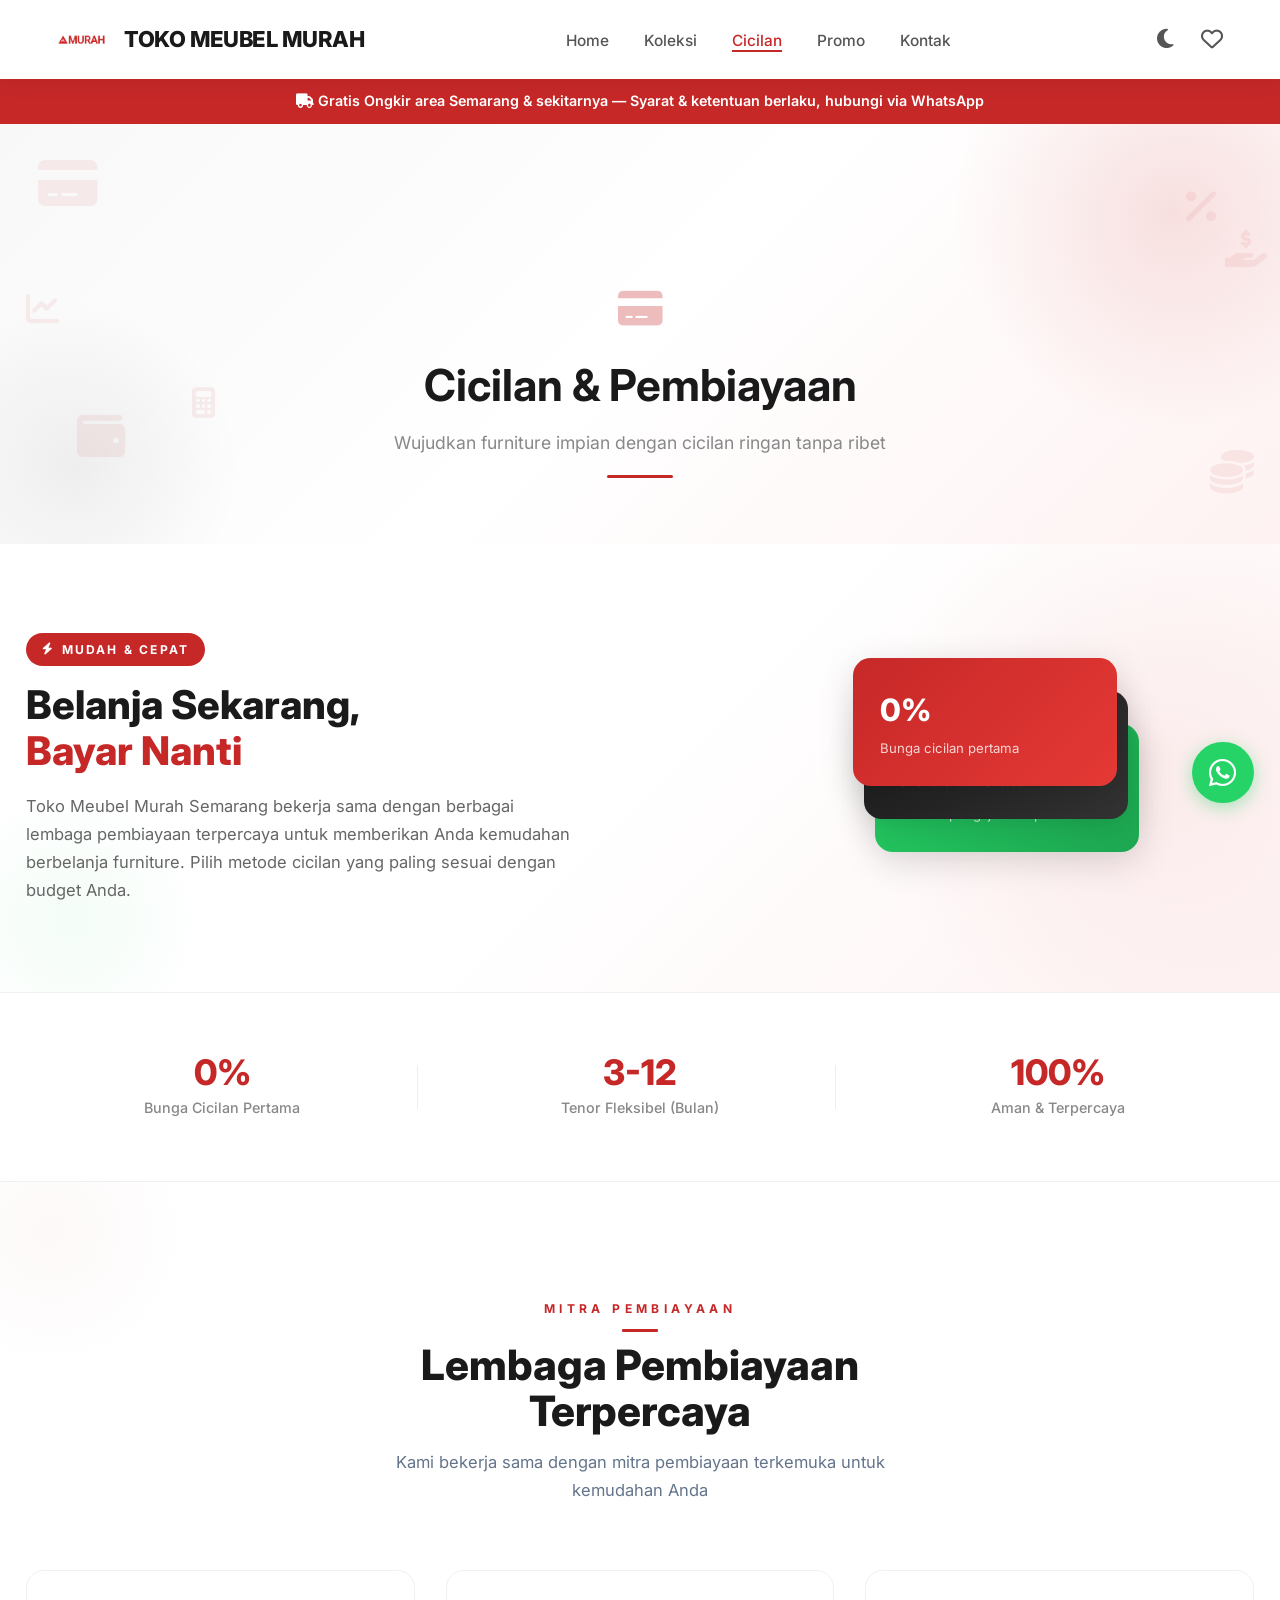
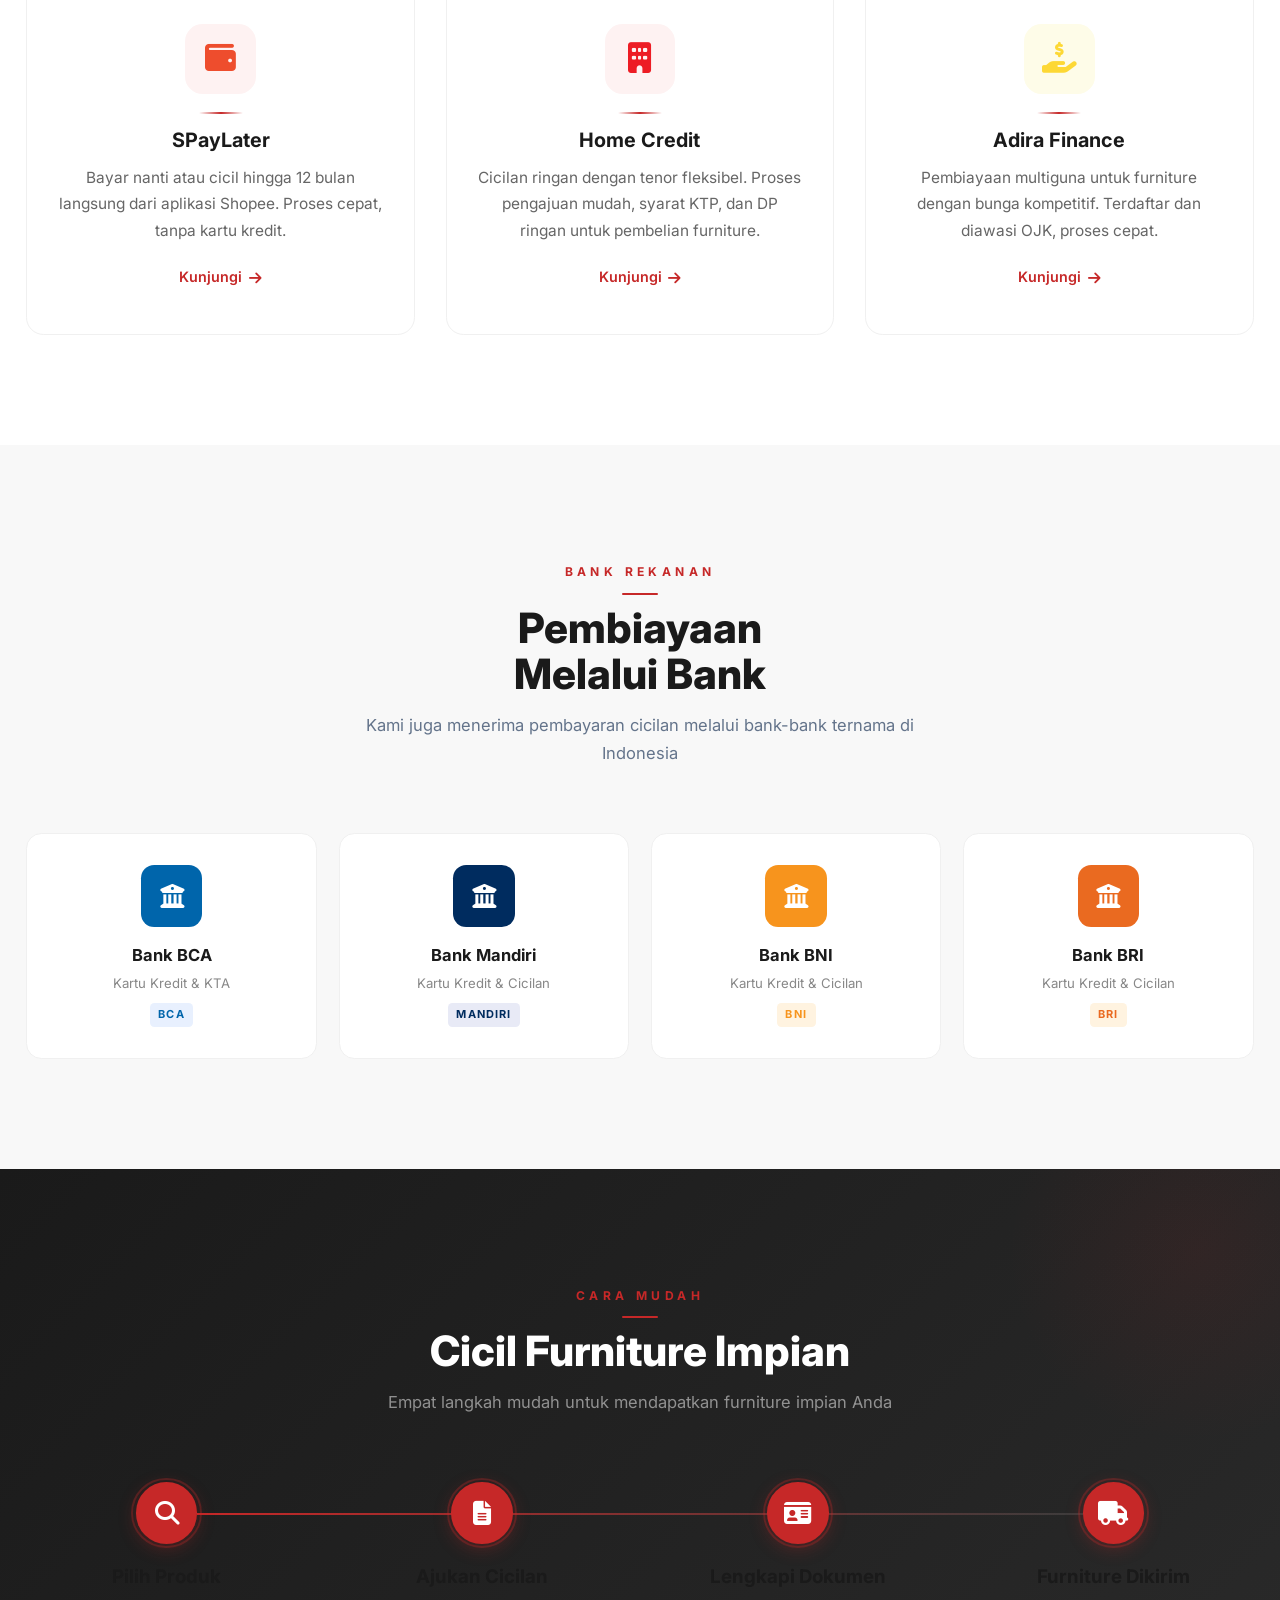
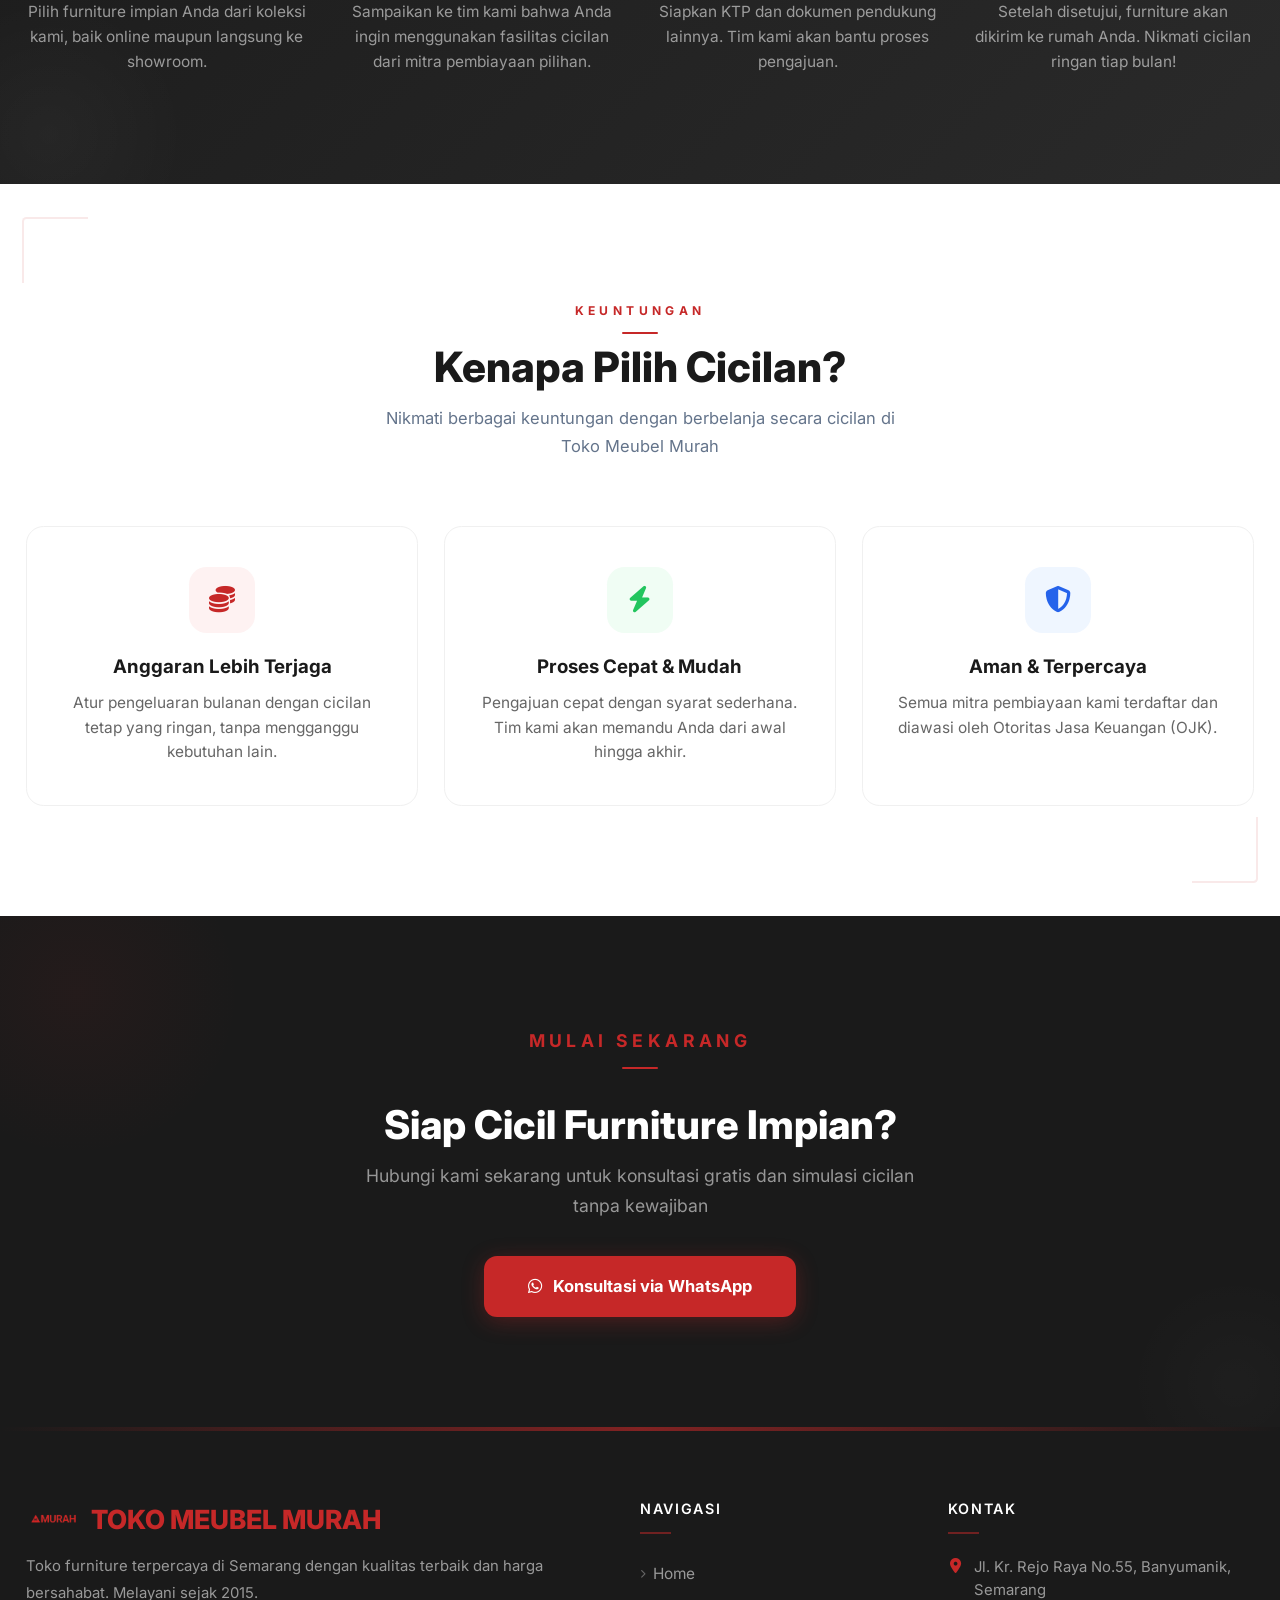
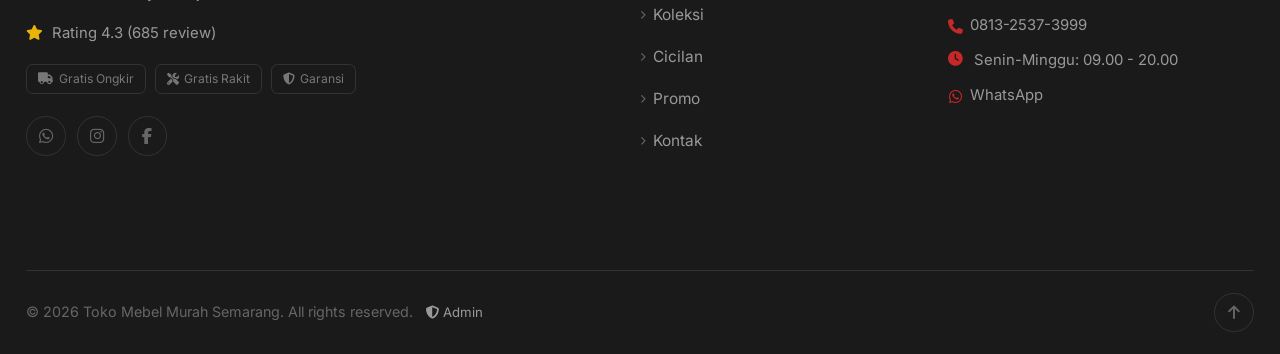
==== commit a446b591: "1" ====
--- a/cicilan.html
+++ b/cicilan.html
@@ -661,6 +661,7 @@
     <a href="koleksi.html"><i class="fas fa-th-large"></i> Koleksi</a>
     <a href="cicilan.html" class="active"><i class="fas fa-credit-card"></i> Cicilan</a>
     <button onclick="openWishlist()"><i class="far fa-heart"></i><span class="wishlist-badge">0</span> Wishlist</button>
+    <button class="mobile-theme-toggle" onclick="toggleMobileTheme()" aria-label="Toggle dark mode"><i class="fas fa-moon"></i><span>Tema</span></button>
     <a href="kontak.html"><i class="fas fa-phone"></i> Kontak</a>
   </div>
 </nav>
--- a/css/style.css
+++ b/css/style.css
@@ -8,6 +8,7 @@
   line-height: 1.5;
   -webkit-font-smoothing: antialiased;
   -webkit-tap-highlight-color: transparent;
+  zoom: 1.1;
 }
 
 a { text-decoration: none; color: inherit; }
@@ -1146,9 +1147,10 @@
   .filters .container::-webkit-scrollbar { height: 0; }
   .filter-btn { flex-shrink: 0; scroll-snap-align: start; }
   .bottom-nav { min-height: 56px; padding: 4px 0 calc(4px + env(safe-area-inset-bottom, 0px)) 0; }
-  .bottom-nav a, .bottom-nav button { min-width: 0; padding: 6px 2px; font-size: 9px; gap: 1px; flex: 1; }
-  .bottom-nav a i, .bottom-nav button i { font-size: 24px; }
-  .bottom-nav .wishlist-badge { width: 16px; height: 16px; font-size: 9px; top: 1px; right: 1px; }
+  .bottom-nav a, .bottom-nav button { min-width: 0; padding: 6px 2px; font-size: 8px; gap: 1px; flex: 1; }
+  .bottom-nav a i, .bottom-nav button i { font-size: 20px; }
+  .bottom-nav .wishlist-badge { width: 14px; height: 14px; font-size: 8px; top: 1px; right: 1px; }
+  .bottom-nav a span, .bottom-nav button span { font-size: 7px; }
 }
 
 @media (max-width: 480px) {
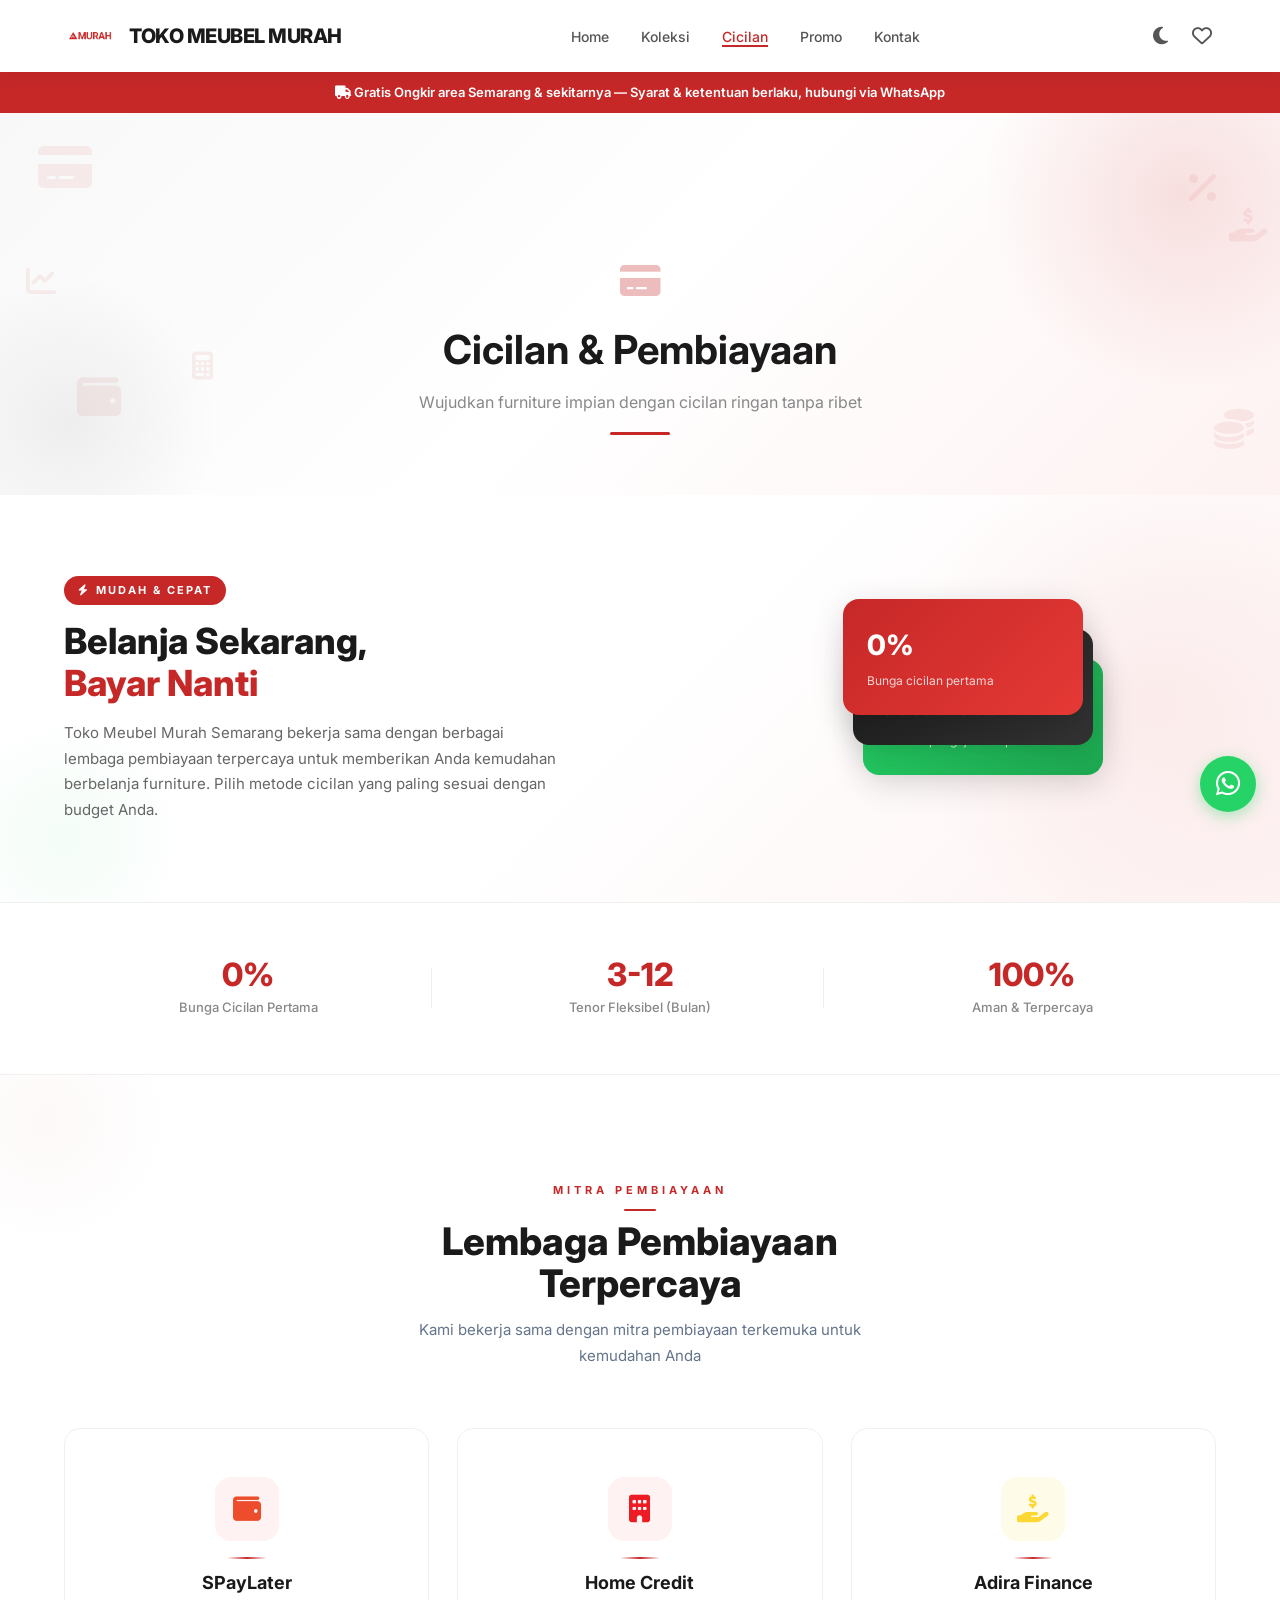
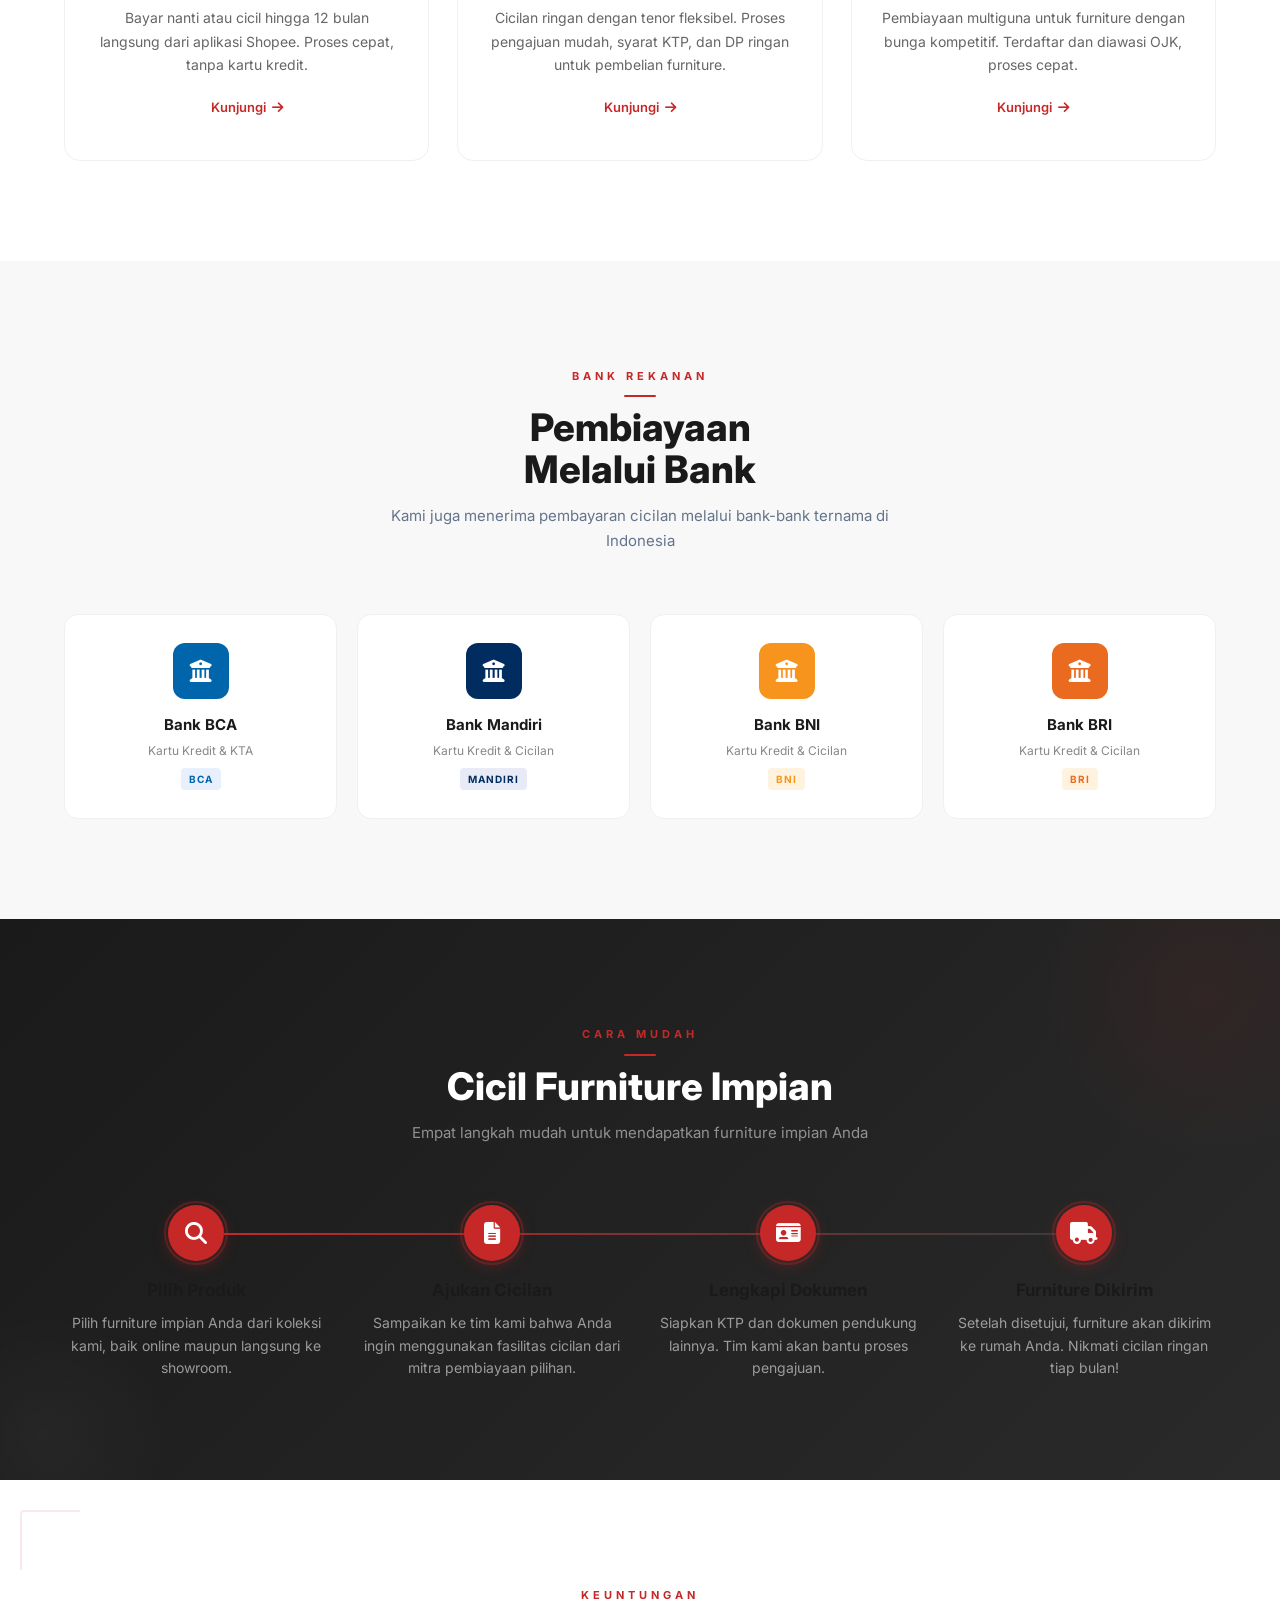
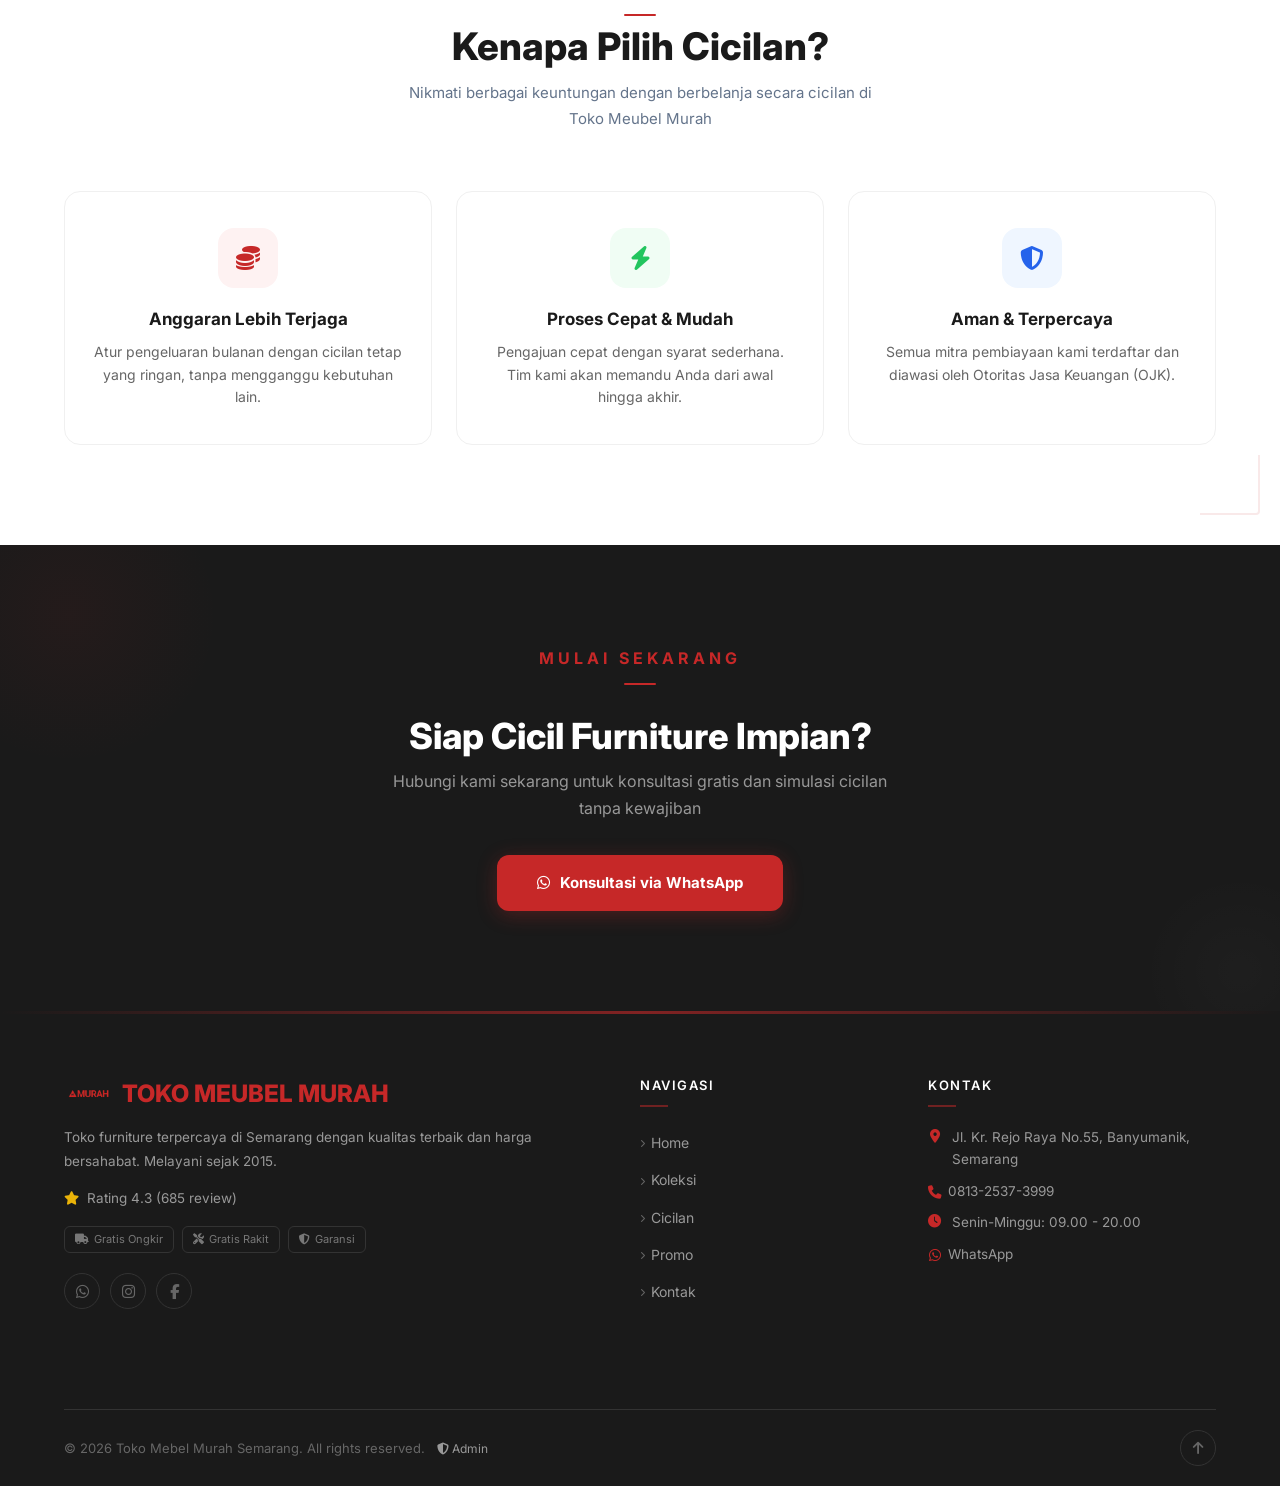
==== commit 48a23316: "Reduce bottom-nav to 3 items on mobile (Home/Cicilan/Kontak), fix kontak page hero wave & mobile lay" ====
--- a/cicilan.html
+++ b/cicilan.html
@@ -658,10 +658,10 @@
 <nav class="bottom-nav">
   <div class="container">
     <a href="index.html"><i class="fas fa-home"></i> Home</a>
-    <a href="koleksi.html"><i class="fas fa-th-large"></i> Koleksi</a>
+    <a href="koleksi.html" class="hide-mobile"><i class="fas fa-th-large"></i> Koleksi</a>
     <a href="cicilan.html" class="active"><i class="fas fa-credit-card"></i> Cicilan</a>
-    <button onclick="openWishlist()"><i class="far fa-heart"></i><span class="wishlist-badge">0</span> Wishlist</button>
-    <button class="mobile-theme-toggle" onclick="toggleMobileTheme()" aria-label="Toggle dark mode"><i class="fas fa-moon"></i><span>Tema</span></button>
+    <button onclick="openWishlist()" class="hide-mobile"><i class="far fa-heart"></i><span class="wishlist-badge">0</span> Wishlist</button>
+    <button class="mobile-theme-toggle hide-mobile" onclick="toggleMobileTheme()" aria-label="Toggle dark mode"><i class="fas fa-moon"></i><span>Tema</span></button>
     <a href="kontak.html"><i class="fas fa-phone"></i> Kontak</a>
   </div>
 </nav>
--- a/css/style.css
+++ b/css/style.css
@@ -1,5 +1,6 @@
 /* ========== RESET & BASE ========== */
 *, *::before, *::after { box-sizing: border-box; margin: 0; padding: 0; }
+html { -webkit-text-size-adjust: 100%; -moz-text-size-adjust: 100%; }
 html { scroll-behavior: smooth; scroll-padding-top: 80px; overflow-x: hidden; }
 body {
   font-family: 'Inter', -apple-system, BlinkMacSystemFont, 'Segoe UI', Roboto, sans-serif;
@@ -8,8 +9,8 @@
   line-height: 1.5;
   -webkit-font-smoothing: antialiased;
   -webkit-tap-highlight-color: transparent;
-  zoom: 1.1;
-}
+}
+
 
 a { text-decoration: none; color: inherit; }
 ul { list-style: none; }
@@ -606,9 +607,10 @@
   padding: 10px 24px; border: 1px solid #ddd; background: #fff;
   font-size: 13px; font-weight: 500; color: #666;
   transition: background .2s, color .2s, border-color .2s, box-shadow .2s;
-  cursor: pointer; min-height: 44px; display: inline-flex; align-items: center; justify-content: center;
+  cursor: pointer; min-height: 44px; display: inline-flex; align-items: center; justify-content: center; gap: 6px;
   border-radius: 8px; box-shadow: 0 1px 2px rgba(0,0,0,0.04);
 }
+.filter-btn i { font-size: 14px; pointer-events: none; }
 .filter-btn:hover, .filter-btn.active { background: #c62828; color: #fff; border-color: #c62828; box-shadow: 0 2px 8px rgba(198,40,40,0.2); }
 .filter-btn:focus-visible { outline: 2px solid #c62828; outline-offset: 2px; }
 .sub-filter-btn { font-size: 12px; padding: 6px 14px; background: #f5f5f5; color: #666; border: 1px solid #ddd; border-radius: 20px; cursor: pointer; transition: background .2s, color .2s, border-color .2s, transform .2s cubic-bezier(.34,1.56,.64,1); white-space: nowrap; }
@@ -824,77 +826,7 @@
 [data-theme="dark"] .stock-badge.low { background: #3a2a10; color: #ffb74d; }
 [data-theme="dark"] .stock-badge.preorder { background: #3a1a1a; color: #ef9a9a; }
 [data-theme="dark"] .testi-card .testi-text { color: #aaa; }
-[data-theme="dark"] .shipping-card .ship-result.free { background: #1a3a1a; color: #81c784; }
-[data-theme="dark"] .shipping-card .ship-result.paid { background: #3a1a1a; color: #ef9a9a; }
-[data-theme="dark"] .footer-admin-link { color: #999; }
-[data-theme="dark"] .footer-admin-link:hover { color: #c62828; }
-[data-theme="dark"] .footer .footer-social a { color: #999; border-color: #444; }
-[data-theme="dark"] .footer .trust-badges span { color: #aaa; border-color: #444; }
-[data-theme="dark"] .navbar.light .menu-toggle { color: #ccc; }
-[data-theme="dark"] .navbar.scrolled .menu-toggle { color: #ccc; }
-[data-theme="dark"] .navbar.light .nav-links a { color: #ccc; }
-[data-theme="dark"] .navbar.light .nav-icons button { color: #ccc; }
-[data-theme="dark"] .navbar.scrolled .nav-links a { color: #ccc; }
-[data-theme="dark"] .navbar.scrolled .nav-icons button { color: #ccc; }
-[data-theme="dark"] .testi-card .testi-loc { color: #aaa; }
-[data-theme="dark"] .bundle-card .bundle-desc { color: #aaa; }
-[data-theme="dark"] .share-btn { border-color: #444; color: #aaa; background: #222; }
-[data-theme="dark"] .share-btn:hover { border-color: #c62828; color: #c62828; background: #2a1a1a; }
-[data-theme="dark"] .section-desc, [data-theme="dark"] .sec-desc, [data-theme="dark"] .chapter-desc { color: #aaa; }
-[data-theme="dark"] .footer-bottom { color: #aaa; }
-[data-theme="dark"] .footer-bottom .to-top { color: #aaa; border-color: #444; }
-[data-theme="dark"] .testimonial blockquote { color: #ccc; }
-[data-theme="dark"] .stat-card .label { color: #aaa; }
-[data-theme="dark"] .page-title p { color: #aaa; }
-[data-theme="dark"] .filter-label { color: #aaa; }
-[data-theme="dark"] .trust-feat p { color: #aaa; }
-[data-theme="dark"] .problem-card p { color: #aaa; }
-[data-theme="dark"] .chapter-cta p { color: #aaa; }
-[data-theme="dark"] .footer-bottom { color: #888; }
-[data-theme="dark"] .footer-bottom .to-top { color: #888; }
-[data-theme="dark"] .promo-card h3 { color: #e0e0e0; }
-[data-theme="dark"] .promo-card .promo-body { color: #ccc; }
-[data-theme="dark"] .promo-card .old-price { color: #999; }
-[data-theme="dark"] .promo-card .badge { color: #ef5350; }
-[data-theme="dark"] .cat-card p { color: rgba(255,255,255,.7); }
-[data-theme="dark"] .faq-item { border-bottom-color: #333; }
-[data-theme="dark"] .faq-question { color: #e0e0e0; }
-[data-theme="dark"] .faq-answer { color: #aaa; }
-[data-theme="dark"] .service-item { background: #1a1a1a; border-color: #222; color: #ccc; }
-[data-theme="dark"] .service-item h3 { color: #e0e0e0; }
-[data-theme="dark"] .service-item p { color: #aaa; }
-[data-theme="dark"] .contact-info-card { color: #ccc; }
-[data-theme="dark"] .trust-feat h4 { color: #e0e0e0; }
-[data-theme="dark"] .trust-item p { color: #aaa; }
-[data-theme="dark"] .order-item .oi-date { color: #aaa; }
-[data-theme="dark"] .order-item .oi-name { color: #e0e0e0; }
-[data-theme="dark"] .order-item .oi-total { color: #81c784; }
-[data-theme="dark"] .order-count { color: #aaa !important; }
-[data-theme="dark"] .sosmed-section { background: #1a1a1a; }
-[data-theme="dark"] .bank-section { background: #1a1a1a; }
-[data-theme="dark"] .trust-feat { border-color: #222; }
-[data-theme="dark"] .contact-info-card { background: #1a1a1a; }
-[data-theme="dark"] .contact-form-card { border-color: #222; }
-[data-theme="dark"] .form-group input, [data-theme="dark"] .form-group textarea { background: #222; border-color: #333; color: #e0e0e0; }
-[data-theme="dark"] .table-wrap { background: #1a1a1a; border-color: #222; }
-[data-theme="dark"] table th { background: #222; color: #aaa; border-bottom-color: #333; }
-[data-theme="dark"] table td { border-bottom-color: #222; }
-[data-theme="dark"] tr:hover td { background: #222; }
-[data-theme="dark"] .toast { background: #333; }
-[data-theme="dark"] .search-box input { background: #222; border-color: #333; color: #e0e0e0; }
-[data-theme="dark"] .sort-select select { background: #222; border-color: #333; color: #e0e0e0; }
-[data-theme="dark"] .variant-pill { background: #333 !important; color: #e0e0e0 !important; border-color: #555 !important; }
-[data-theme="dark"] .btn-white { background: #333; color: #e0e0e0; }
-[data-theme="dark"] .btn-white:hover { background: #444; }
-[data-theme="dark"] .product-card .wishlist-btn:hover { background: #333; }
-[data-theme="dark"] .problem-icon { background: #3a1a1a; }
-[data-theme="dark"] .alt { background: #1a1a1a; }
-[data-theme="dark"] .testi-card { background: #1a1a1a; border-color: #222; }
-[data-theme="dark"] .shipping-card { background: #1a1a1a; border-color: #222; }
-[data-theme="dark"] .order-history-wrap { background: #1a1a1a; border-color: #222; }
-[data-theme="dark"] .toolbar-wrap { background: #1a1a1a; border-color: #222; }
-[data-theme="dark"] .toolbar-wrap .search-wrap input { background: #222; border-color: #333; color: #e0e0e0; }
-[data-theme="dark"] .toolbar-wrap select { background: #222; border-color: #333; color: #e0e0e0; }
+
 
 .theme-toggle {
   font-size: 18px; color: rgba(255,255,255,.7); padding: 4px; transition: color .2s;
@@ -930,10 +862,13 @@
 .testi-carousel {
   display: flex; gap: 20px; overflow-x: auto; padding: 12px 4px 20px;
   scroll-snap-type: x mandatory; -webkit-overflow-scrolling: touch;
-  margin-top: 40px;
-}
-.testi-carousel::-webkit-scrollbar { height: 4px; }
-.testi-carousel::-webkit-scrollbar-thumb { background: #ccc; border-radius: 2px; }
+  margin-top: 40px; cursor: grab; scroll-behavior: smooth;
+}
+.testi-carousel:active { cursor: grabbing; }
+.testi-carousel::-webkit-scrollbar { height: 6px; }
+.testi-carousel::-webkit-scrollbar-track { background: #f1f1f1; border-radius: 3px; }
+.testi-carousel::-webkit-scrollbar-thumb { background: #c62828; border-radius: 3px; }
+.testi-carousel::-webkit-scrollbar-thumb:hover { background: #b71c1c; }
 .testi-card {
   flex: 0 0 300px; scroll-snap-align: start;
   background: #fff; border-radius: 16px; padding: 28px 24px;
@@ -953,33 +888,6 @@
 .testi-card .testi-stars { color: #eab308; font-size: 14px; }
 .testi-card .testi-text { font-size: 13px; color: #666; line-height: 1.6; flex: 1; }
 .testi-card .testi-produk { font-size: 11px; color: #c62828; font-weight: 600; }
-
-/* ========== SHIPPING ESTIMATE ========== */
-.shipping-card {
-  background: #fff; border-radius: 16px; padding: 32px;
-  border: 1px solid #eee; max-width: 500px; margin: 24px auto 0;
-}
-.shipping-card .ship-row { display: flex; gap: 10px; margin-bottom: 12px; }
-.shipping-card select, .shipping-card input {
-  flex: 1; padding: 12px 16px; border: 2px solid #eee; border-radius: 10px;
-  font-size: 14px; outline: none; font-family: inherit;
-}
-.shipping-card select:focus, .shipping-card input:focus { border-color: #c62828; }
-.shipping-card .btn-check {
-  width: 100%; padding: 12px; background: #c62828; color: #fff; border: none;
-  border-radius: 10px; font-size: 14px; font-weight: 600; cursor: pointer;
-  transition: background .2s;
-}
-.shipping-card .btn-check:hover { background: #b71c1c; }
-.shipping-card .ship-result {
-  margin-top: 16px; padding: 16px; border-radius: 10px;
-  display: none;
-}
-.shipping-card .ship-result.show { display: block; }
-.shipping-card .ship-result.free { background: #f0fdf4; color: #2e7d32; }
-.shipping-card .ship-result.paid { background: #fef2f2; color: #c62828; }
-.ship-result .ship-amount { font-size: 24px; font-weight: 800; }
-.ship-result .ship-note { font-size: 13px; margin-top: 4px; opacity: .8; }
 
 /* ========== STOCK BADGE ========== */
 .stock-badge {
@@ -1109,6 +1017,8 @@
   .footer { padding-bottom: 70px; }
   .footer-bottom { flex-direction: column; gap: 12px; text-align: center; }
   .bottom-nav { display: block; }
+  .bottom-nav .hide-mobile { display: none; }
+  .bottom-nav .container { justify-content: space-around; }
   .whatsapp-fab { bottom: 80px; right: 20px; }
   .page-title h1 { font-size: 30px; }
   .page-title { padding: 120px 0 40px; }
@@ -1142,6 +1052,7 @@
   .toast-container { top: auto; bottom: 80px; right: 8px; left: 8px; align-items: center; }
   .toast { min-width: 0; width: 100%; padding: 14px 16px; font-size: 13px; }
   .container { padding: 0 16px; }
+  body, p, h1, h2, h3, h4, h5, h6, span, a, li, td, th, label, input, textarea, select, button { word-break: keep-all; overflow-wrap: break-word; hyphens: auto; }
   .btn { width: 100%; max-width: 100%; }
   .filters .container { flex-wrap: nowrap; overflow-x: auto; justify-content: flex-start; padding-bottom: 4px; -webkit-overflow-scrolling: touch; scroll-snap-type: x mandatory; }
   .filters .container::-webkit-scrollbar { height: 0; }
@@ -1155,6 +1066,7 @@
 
 @media (max-width: 480px) {
   .product-grid { grid-template-columns: 1fr 1fr; gap: 8px; }
+  .product-card h3 { word-break: keep-all; overflow-wrap: break-word; hyphens: auto; }
   .product-card .img-wrap img { height: 140px; }
   .product-card { border-radius: 8px; overflow: hidden; box-shadow: 0 1px 4px rgba(0,0,0,.06); }
   .product-card .product-body { padding: 10px 8px; }
@@ -1192,7 +1104,7 @@
   .section-desc, .section-subtitle { font-size: 14px; }
   .whatsapp-fab { width: 50px; height: 50px; font-size: 26px; bottom: 76px; right: 16px; }
   .wa-tooltip { display: none; }
-  .testi-carousel { gap: 12px; padding: 12px 8px 20px; scrollbar-width: none; }
+  .testi-carousel { gap: 12px; padding: 12px 8px 20px; scrollbar-width: none; touch-action: pan-x pan-y; -webkit-overflow-scrolling: touch; }
   .testi-carousel::-webkit-scrollbar { display: none; }
   .testi-card { flex: 0 0 85%; padding: 20px; }
   .testi-card .testi-text { font-size: 12px; }
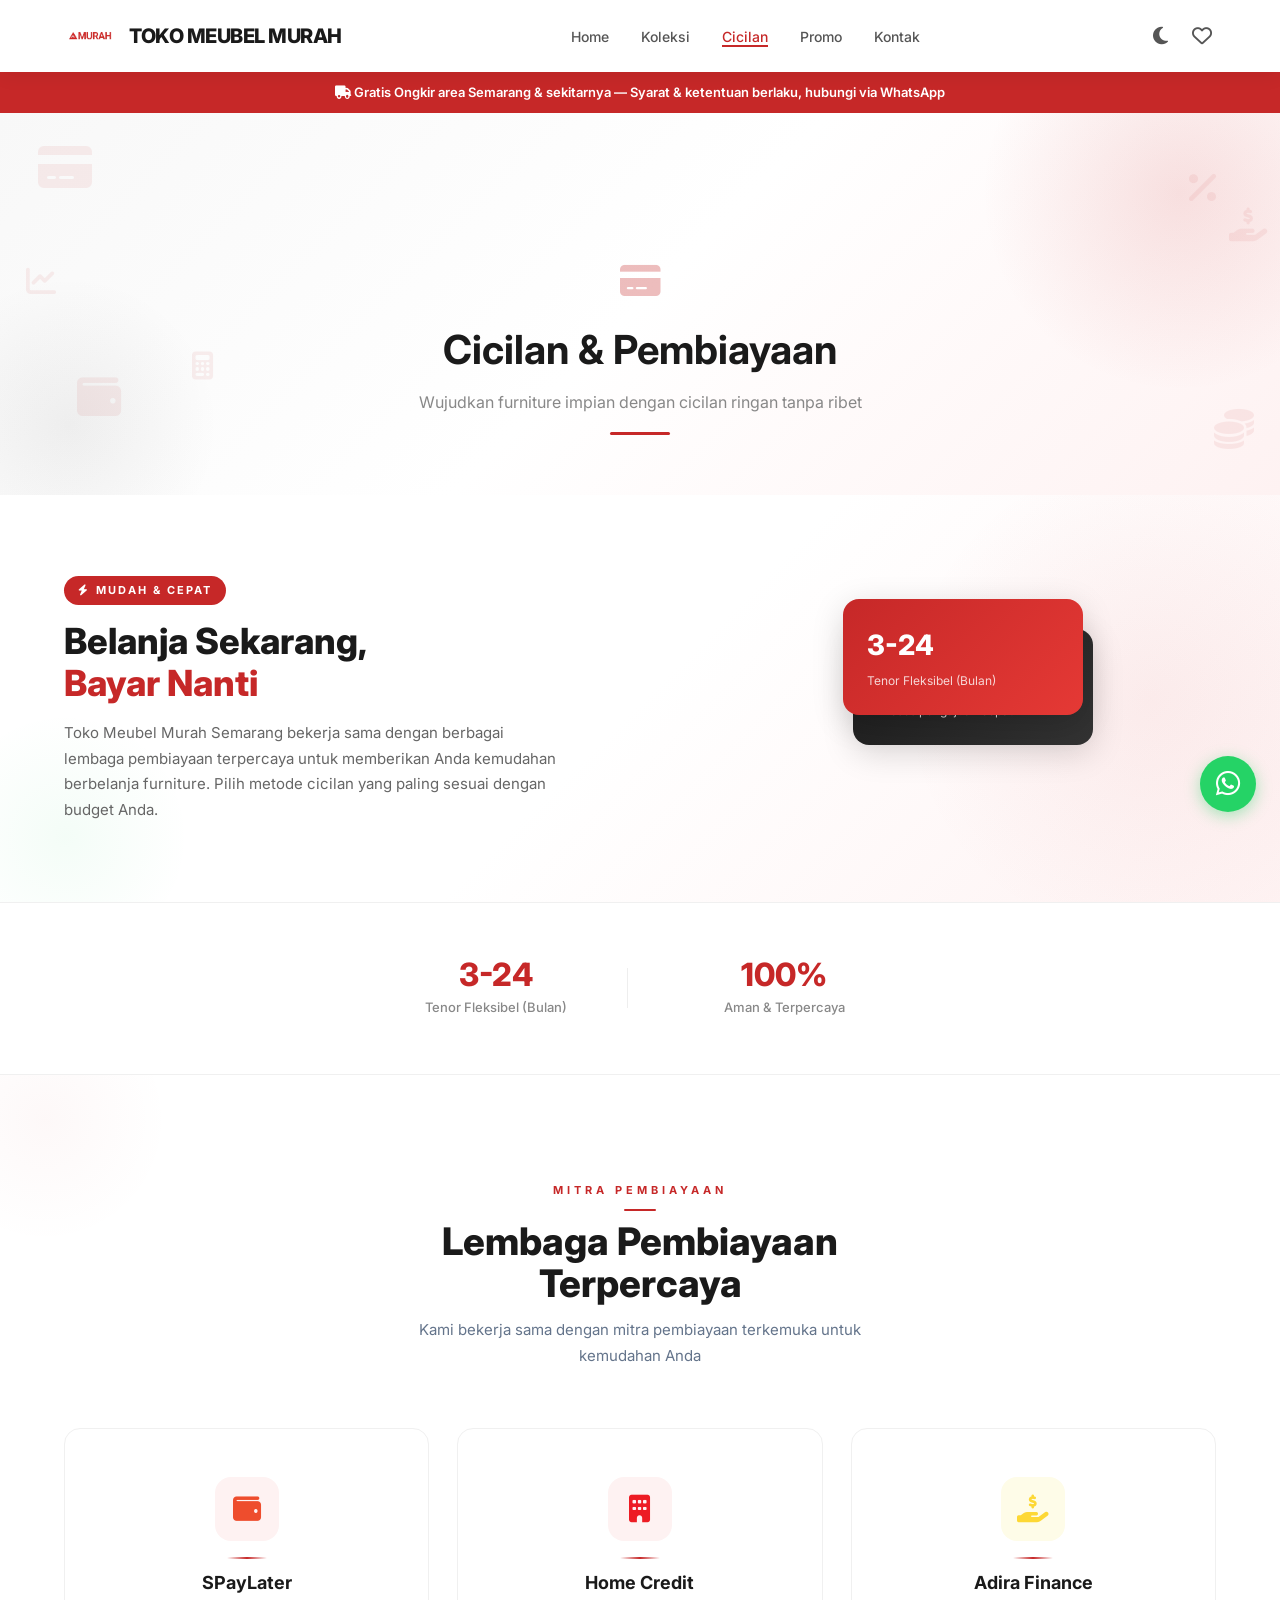
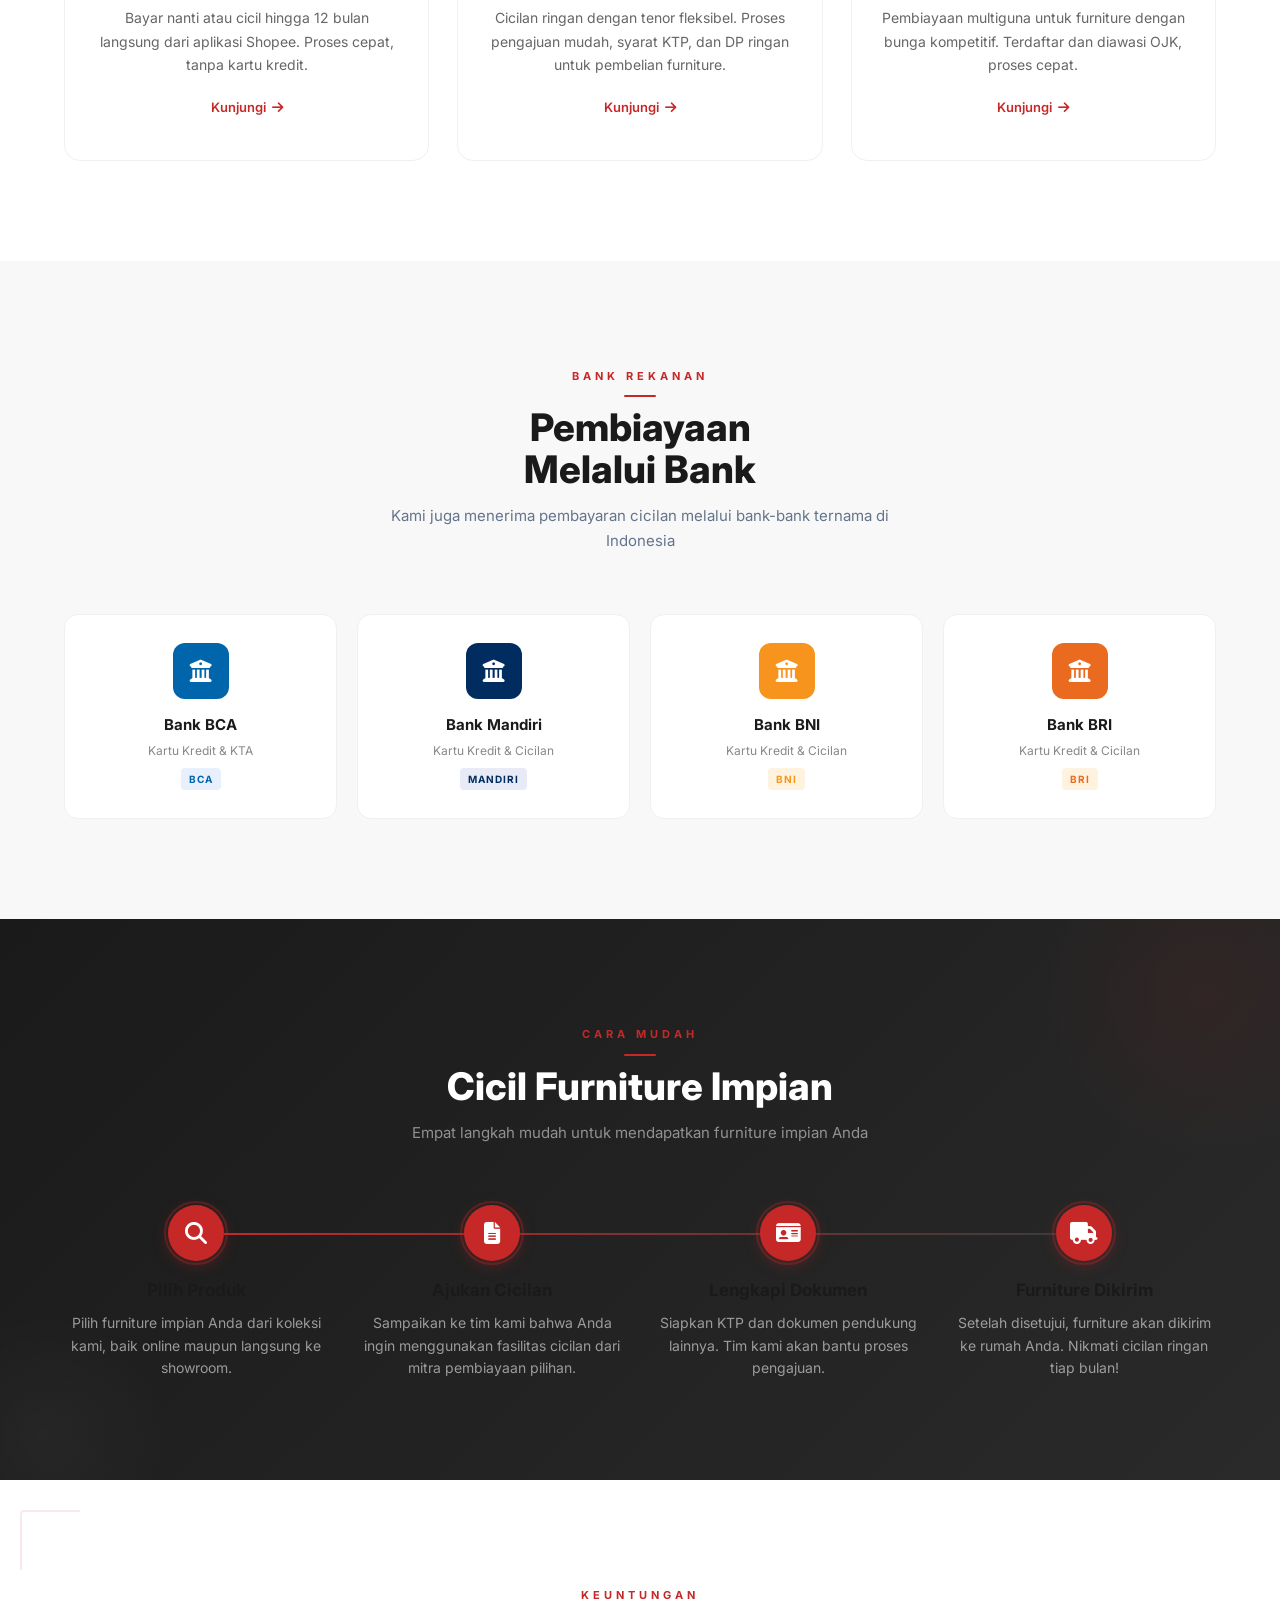
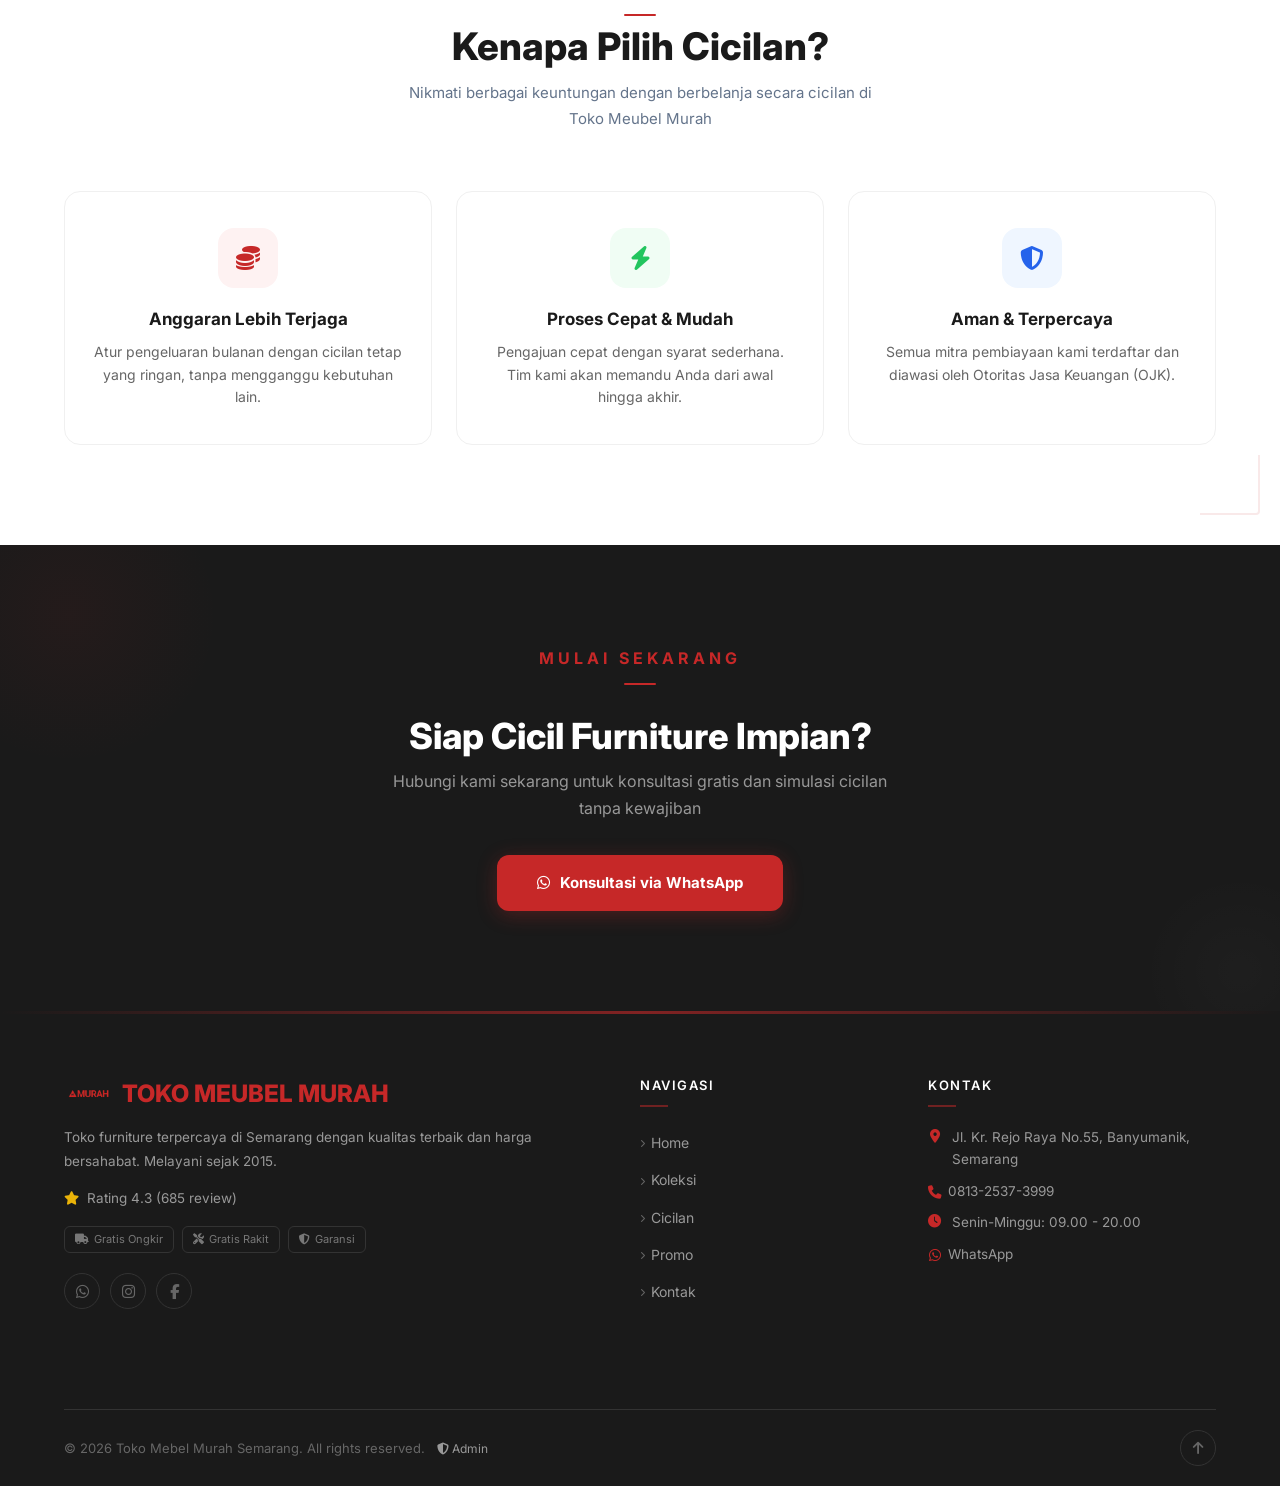
==== commit f98c118e: "1" ====
--- a/cicilan.html
+++ b/cicilan.html
@@ -98,7 +98,7 @@
 
     /* ===== STATS STRIP ===== */
     .cicil-stats { padding: 40px 0; background: #fff; border-top: 1px solid #f0f0f0; border-bottom: 1px solid #f0f0f0; }
-    .cicil-stats .container { display: grid; grid-template-columns: repeat(3, 1fr); gap: 24px; }
+    .cicil-stats .container { display: grid; grid-template-columns: repeat(2, 1fr); gap: 24px; max-width: 600px; }
     .cicil-stat { text-align: center; position: relative; padding: 16px; }
     .cicil-stat:not(:last-child)::after {
       content: ''; position: absolute; right: 0; top: 50%; transform: translateY(-50%);
@@ -415,12 +415,8 @@
     <div class="intro-visual reveal">
       <div class="intro-card-stack stagger">
         <div class="card">
-          <div class="big">0%</div>
-          <div class="small">Bunga cicilan pertama</div>
-        </div>
-        <div class="card">
-          <div class="big">3-12</div>
-          <div class="small">Tenor cicilan fleksibel</div>
+          <div class="big">3-24</div>
+          <div class="small">Tenor Fleksibel (Bulan)</div>
         </div>
         <div class="card">
           <div class="big">5 Menit</div>
@@ -434,8 +430,7 @@
 <!-- ===== STATS STRIP ===== -->
 <section class="cicil-stats reveal">
   <div class="container">
-    <div class="cicil-stat"><div class="num">0%</div><div class="label">Bunga Cicilan Pertama</div></div>
-    <div class="cicil-stat"><div class="num">3-12</div><div class="label">Tenor Fleksibel (Bulan)</div></div>
+    <div class="cicil-stat"><div class="num">3-24</div><div class="label">Tenor Fleksibel (Bulan)</div></div>
     <div class="cicil-stat"><div class="num">100%</div><div class="label">Aman & Terpercaya</div></div>
   </div>
 </section>
@@ -658,7 +653,7 @@
 <nav class="bottom-nav">
   <div class="container">
     <a href="index.html"><i class="fas fa-home"></i> Home</a>
-    <a href="koleksi.html" class="hide-mobile"><i class="fas fa-th-large"></i> Koleksi</a>
+    <a href="koleksi.html"><i class="fas fa-th-large"></i> Koleksi</a>
     <a href="cicilan.html" class="active"><i class="fas fa-credit-card"></i> Cicilan</a>
     <button onclick="openWishlist()" class="hide-mobile"><i class="far fa-heart"></i><span class="wishlist-badge">0</span> Wishlist</button>
     <button class="mobile-theme-toggle hide-mobile" onclick="toggleMobileTheme()" aria-label="Toggle dark mode"><i class="fas fa-moon"></i><span>Tema</span></button>
--- a/css/style.css
+++ b/css/style.css
@@ -2,6 +2,7 @@
 *, *::before, *::after { box-sizing: border-box; margin: 0; padding: 0; }
 html { -webkit-text-size-adjust: 100%; -moz-text-size-adjust: 100%; }
 html { scroll-behavior: smooth; scroll-padding-top: 80px; overflow-x: hidden; }
+body { overflow-x: hidden; }
 body {
   font-family: 'Inter', -apple-system, BlinkMacSystemFont, 'Segoe UI', Roboto, sans-serif;
   color: #1a1a1a;
@@ -17,6 +18,7 @@
 img { max-width: 100%; display: block; }
 input, button, textarea { font: inherit; }
 button { cursor: pointer; border: none; background: none; }
+:focus-visible { outline: 2px solid #c62828; outline-offset: 2px; }
 
 /* ========== UTILITY ========== */
 .container { max-width: 1200px; margin: 0 auto; padding: 0 24px; }
@@ -596,7 +598,20 @@
 
 /* ========== FILTERS ========== */
 .filters { padding: 32px 0; }
-.filters .container { display: flex; gap: 8px; flex-wrap: wrap; justify-content: center; }
+.filters .container { display: flex; gap: 8px; flex-wrap: wrap; justify-content: center; position: relative; }
+/* PC: search on top, variants bottom */
+@media (min-width: 769px) {
+  #subFilters { order: 4; width: 100%; }
+  #filterBottom { order: 2; width: 100%; }
+  #parentFilters { order: 1; }
+  #scrollHint { order: 0; width: 100%; }
+  #subFilters + #filterBottom { margin-top: 0; }
+}
+/* Mobile: variants before search (HTML order is already correct) */
+@media (max-width: 768px) {
+  #filterBottom { width: 100%; margin-top: 8px; }
+  #scrollHint { width: 100%; }
+}
 .filter-label {
   font-family: 'Inter', sans-serif;
   font-size: 1rem;
@@ -604,17 +619,36 @@
 }
 .filter-label strong { color: #c62828; }
 .filter-btn {
-  padding: 10px 24px; border: 1px solid #ddd; background: #fff;
-  font-size: 13px; font-weight: 500; color: #666;
-  transition: background .2s, color .2s, border-color .2s, box-shadow .2s;
-  cursor: pointer; min-height: 44px; display: inline-flex; align-items: center; justify-content: center; gap: 6px;
-  border-radius: 8px; box-shadow: 0 1px 2px rgba(0,0,0,0.04);
-}
-.filter-btn i { font-size: 14px; pointer-events: none; }
-.filter-btn:hover, .filter-btn.active { background: #c62828; color: #fff; border-color: #c62828; box-shadow: 0 2px 8px rgba(198,40,40,0.2); }
+  width: auto; min-width: 56px; height: auto; border: 1px solid #eee; background: #fff;
+  color: #666; padding: 8px 10px;
+  transition: background .2s, color .2s, border-color .2s, box-shadow .2s, transform .2s;
+  cursor: pointer; display: inline-flex; flex-direction: column; align-items: center; justify-content: center; gap: 3px;
+  border-radius: 12px; box-shadow: 0 2px 6px rgba(0,0,0,0.06);
+}
+.filter-btn i { font-size: 20px; pointer-events: none; }
+.filter-btn span { font-size: 9px; font-weight: 500; line-height: 1; white-space: nowrap; pointer-events: none; }
+.filter-btn:hover, .filter-btn.active { background: #c62828; color: #fff; border-color: #c62828; box-shadow: 0 4px 12px rgba(198,40,40,0.3); transform: translateY(-2px) scale(1.05); }
 .filter-btn:focus-visible { outline: 2px solid #c62828; outline-offset: 2px; }
+.filter-btn.active i { animation: iconPop .3s ease; }
+@keyframes iconPop { 0% { transform: scale(1); } 50% { transform: scale(1.2); } 100% { transform: scale(1); } }
+#parentFilters { display: flex; gap: 6px; overflow-x: auto; padding: 4px 0 8px; -webkit-overflow-scrolling: touch; scroll-snap-type: x mandatory; scrollbar-width: thin; }
+#parentFilters::-webkit-scrollbar { height: 3px; }
+#parentFilters::-webkit-scrollbar-track { background: #f1f1f1; border-radius: 2px; }
+#parentFilters::-webkit-scrollbar-thumb { background: #c62828; border-radius: 2px; }
+#parentFilters::after {
+  content: ''; position: sticky; right: 0; top: 0; width: 30px; height: 100%;
+  background: linear-gradient(90deg, transparent, rgba(255,255,255,0.9)); pointer-events: none; flex-shrink: 0;
+}
+.count-bubble { color: #999; font-size: 12px; font-weight: 400; }
 .sub-filter-btn { font-size: 12px; padding: 6px 14px; background: #f5f5f5; color: #666; border: 1px solid #ddd; border-radius: 20px; cursor: pointer; transition: background .2s, color .2s, border-color .2s, transform .2s cubic-bezier(.34,1.56,.64,1); white-space: nowrap; }
 .sub-filter-btn:hover, .sub-filter-btn.active { background: #c62828; color: #fff; border-color: #c62828; }
+.sub-filter-close {
+  width: 32px; height: 32px; display: inline-flex; align-items: center; justify-content: center;
+  background: none; border: none; color: #999; cursor: pointer; border-radius: 50%;
+  font-size: 16px; transition: background .2s, color .2s; flex-shrink: 0;
+}
+.sub-filter-close:hover { background: #f5f5f5; color: #c62828; }
+.sub-filter-close:focus-visible { outline: 2px solid #c62828; outline-offset: 2px; }
 
 /* ========== PRODUCT GRID ========== */
 .product-grid-section { padding: 0 0 100px; }
@@ -648,6 +682,7 @@
 /* ========== PROMO PAGE ========== */
 .promo-hero {
   padding: 160px 0 80px; text-align: center; background: #1a1a1a; color: #fff;
+  position: relative; overflow: hidden;
 }
 .promo-hero h1 { font-size: 44px; font-weight: 700; }
 .promo-hero p { font-size: 16px; opacity: .7; margin-top: 12px; max-width: 500px; margin-left: auto; margin-right: auto; }
@@ -699,7 +734,7 @@
 .form-group { margin-bottom: 20px; }
 .form-group label { display: block; font-size: 13px; font-weight: 600; margin-bottom: 6px; color: #555; text-transform: uppercase; letter-spacing: 0.5px; }
 .form-group input, .form-group textarea, .form-group select {
-  width: 100%; padding: 14px 16px; border: 1px solid #ddd; font-size: 14px;
+  width: 100%; padding: 14px 16px; border: 1px solid #ddd; font-size: 16px;
   background: #fff; transition: border-color .2s;
 }
 .form-group input:focus, .form-group textarea:focus, .form-group select:focus { outline: none; border-color: #c62828; }
@@ -837,8 +872,14 @@
 .navbar.scrolled .theme-toggle:hover { color: var(--red); }
 
 /* ========== SEARCH + SORT BAR (koleksi) ========== */
-.search-sort-bar {
+  .search-sort-bar {
   display: flex; gap: 12px; margin-bottom: 20px; align-items: center; flex-wrap: wrap;
+}
+@media (max-width: 600px) {
+  .search-sort-bar { flex-direction: column; gap: 8px; }
+  .search-box { min-width: 0; width: 100%; }
+  .sort-select { width: 100%; }
+  .sort-select select { width: 100%; }
 }
 .search-box { position: relative; flex: 1; min-width: 200px; }
 .search-box input {
@@ -967,7 +1008,8 @@
 
 @media (max-width: 768px) {
   .menu-toggle { display: block; }
-  .nav-icons { display: none; }
+  .navbar .logo-text { font-size: 16px; margin-left: 8px; }
+  .navbar .logo-img { height: 32px; }
   .nav-links {
     display: flex; flex-direction: column;
     position: absolute; top: 72px; left: 0; right: 0;
@@ -1053,10 +1095,12 @@
   .toast { min-width: 0; width: 100%; padding: 14px 16px; font-size: 13px; }
   .container { padding: 0 16px; }
   body, p, h1, h2, h3, h4, h5, h6, span, a, li, td, th, label, input, textarea, select, button { word-break: keep-all; overflow-wrap: break-word; hyphens: auto; }
+  .navbar .logo-text { font-size: 14px; margin-left: 6px; }
+  .navbar .logo-img { height: 28px; }
+  .nav-icons { gap: 8px; }
+  .nav-icons button { font-size: 18px; }
   .btn { width: 100%; max-width: 100%; }
-  .filters .container { flex-wrap: nowrap; overflow-x: auto; justify-content: flex-start; padding-bottom: 4px; -webkit-overflow-scrolling: touch; scroll-snap-type: x mandatory; }
-  .filters .container::-webkit-scrollbar { height: 0; }
-  .filter-btn { flex-shrink: 0; scroll-snap-align: start; }
+
   .bottom-nav { min-height: 56px; padding: 4px 0 calc(4px + env(safe-area-inset-bottom, 0px)) 0; }
   .bottom-nav a, .bottom-nav button { min-width: 0; padding: 6px 2px; font-size: 8px; gap: 1px; flex: 1; }
   .bottom-nav a i, .bottom-nav button i { font-size: 20px; }
@@ -1065,18 +1109,18 @@
 }
 
 @media (max-width: 480px) {
-  .product-grid { grid-template-columns: 1fr 1fr; gap: 8px; }
+  .product-grid { grid-template-columns: 1fr 1fr; gap: 10px; }
   .product-card h3 { word-break: keep-all; overflow-wrap: break-word; hyphens: auto; }
-  .product-card .img-wrap img { height: 140px; }
-  .product-card { border-radius: 8px; overflow: hidden; box-shadow: 0 1px 4px rgba(0,0,0,.06); }
-  .product-card .product-body { padding: 10px 8px; }
-  .product-card h3 { font-size: 12px; min-height: 32px; -webkit-line-clamp: 2; }
-  .product-card .price { font-size: 14px; }
-  .product-card .category-tag { font-size: 9px; letter-spacing: 0.5px; }
-  .product-card .wishlist-btn { width: 28px; height: 28px; font-size: 12px; top: 6px; right: 6px; }
-  .product-card .product-actions { gap: 4px; }
-  .product-card .product-actions .btn { font-size: 11px; padding: 0 10px; min-height: 34px; height: 34px; border-radius: 6px; }
-  .product-card .product-actions .btn-wa { flex: 0 0 34px; font-size: 15px; min-height: 34px; height: 34px; padding: 0; border-radius: 6px; }
+  .product-card .img-wrap img { height: 150px; }
+  .product-card { border-radius: 10px; overflow: hidden; box-shadow: 0 2px 8px rgba(0,0,0,.08); }
+  .product-card .product-body { padding: 12px 10px; }
+  .product-card h3 { font-size: 13px; min-height: 36px; -webkit-line-clamp: 2; }
+  .product-card .price { font-size: 13px; }
+  .product-card .category-tag { font-size: 10px; letter-spacing: 0.5px; margin-bottom: 4px; }
+  .product-card .wishlist-btn { width: 30px; height: 30px; font-size: 13px; top: 7px; right: 7px; }
+  .product-card .product-actions { gap: 6px; margin-top: 6px; }
+  .product-card .product-actions .btn { font-size: 12px; padding: 0 12px; min-height: 36px; height: 36px; border-radius: 8px; }
+  .product-card .product-actions .btn-wa { flex: 0 0 36px; font-size: 16px; min-height: 36px; height: 36px; padding: 0; border-radius: 8px; }
   .cat-grid { grid-template-columns: 1fr 1fr; gap: 10px; }
   .cat-card img { height: 140px; }
   .cat-card .cat-body { padding: 16px; }
@@ -1113,7 +1157,13 @@
   .testi-card .testi-produk { font-size: 10px; }
   .btn { min-height: 44px; }
   .btn-sm { min-height: 40px; }
-  .filter-btn { min-height: 44px; padding: 10px 18px; font-size: 12px; }
+  .filter-btn { width: auto; min-width: 52px; padding: 6px 8px; border-radius: 10px; }
+  .filter-btn i { font-size: 18px; }
+  .filter-btn span { font-size: 8px; }
+  .filters .container { gap: 6px; padding-bottom: 4px; }
+  #parentFilters { display: flex; gap: 5px; overflow-x: auto; -webkit-overflow-scrolling: touch; scrollbar-width: none; padding: 4px 0; }
+  #parentFilters::-webkit-scrollbar { display: none; }
+  #parentFilters::after { width: 20px; }
   .product-card .product-actions .btn { font-size: 12px; padding: 0 10px; min-height: 40px; height: 40px; }
   .product-card .product-actions .btn-wa { flex: 0 0 40px; font-size: 16px; min-height: 40px; height: 40px; }
   .expand-close { width: 40px; height: 40px; font-size: 24px; top: 10px; right: 10px; }
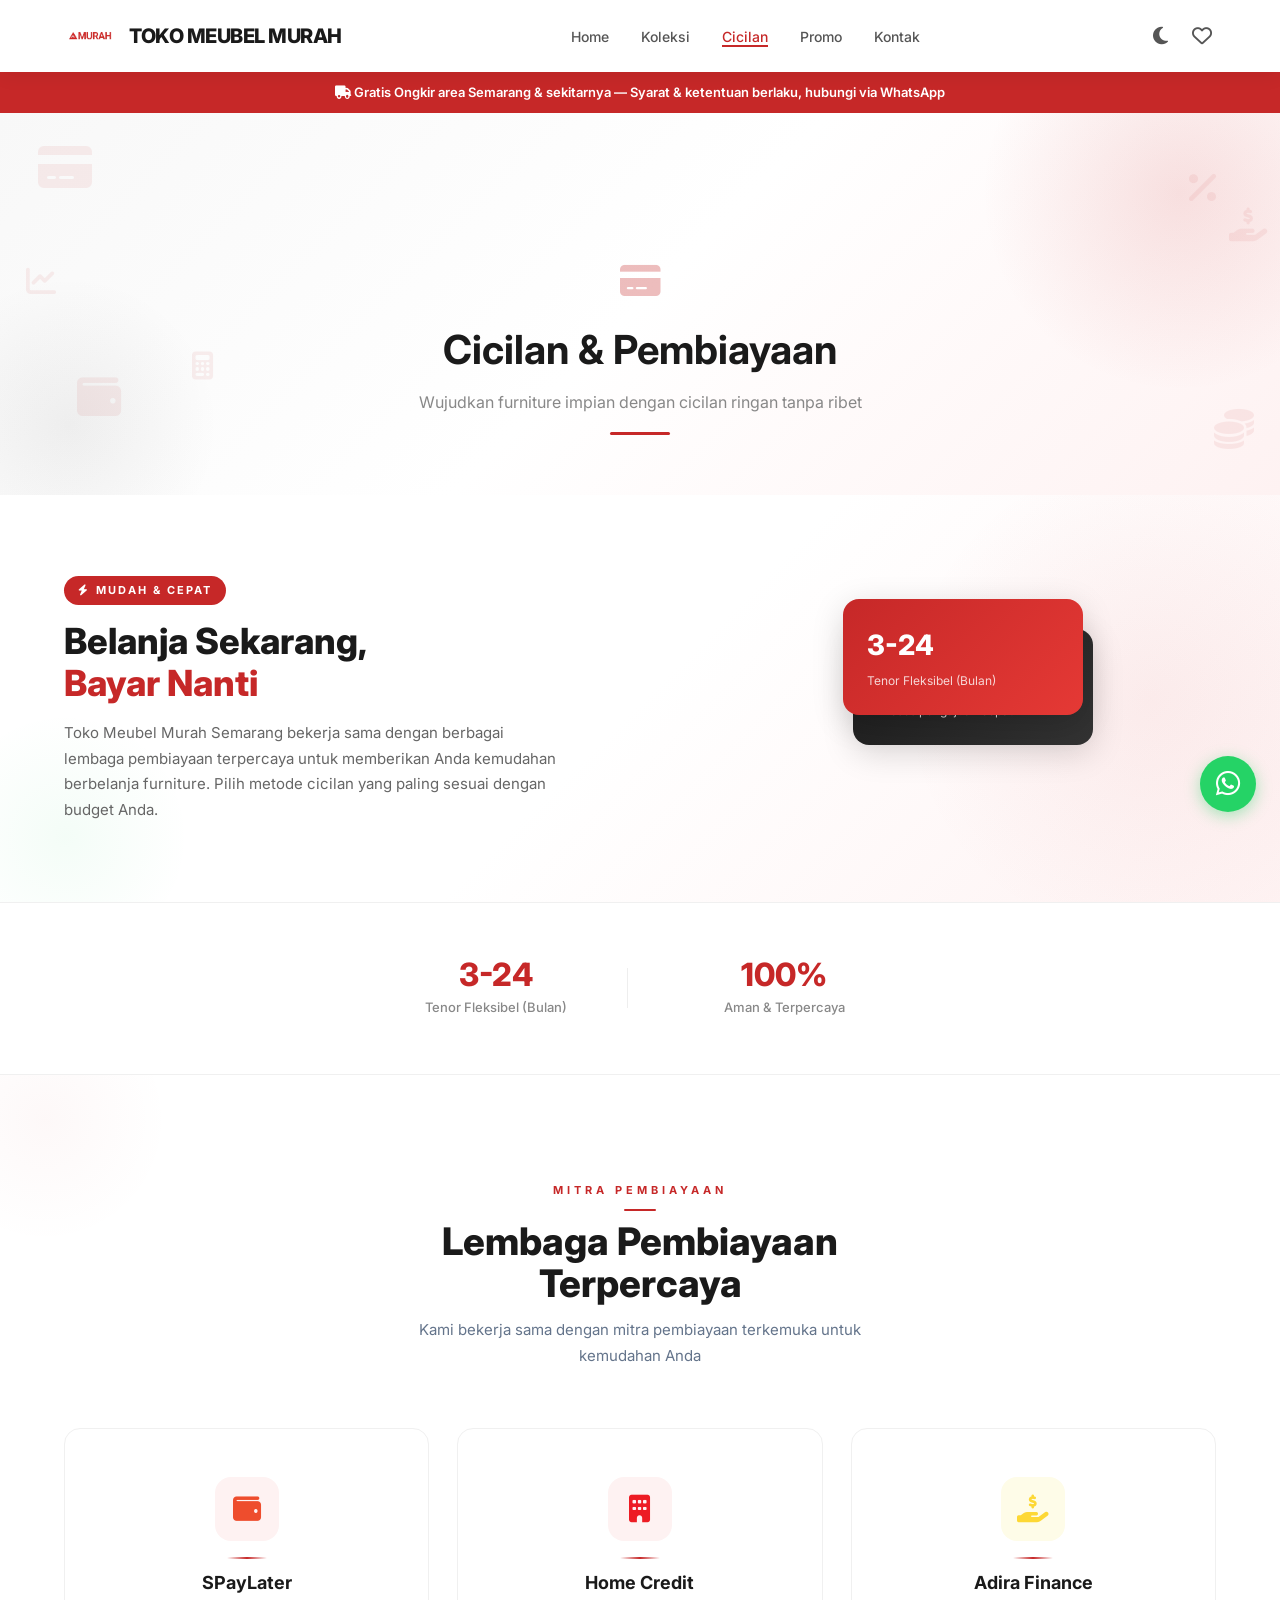
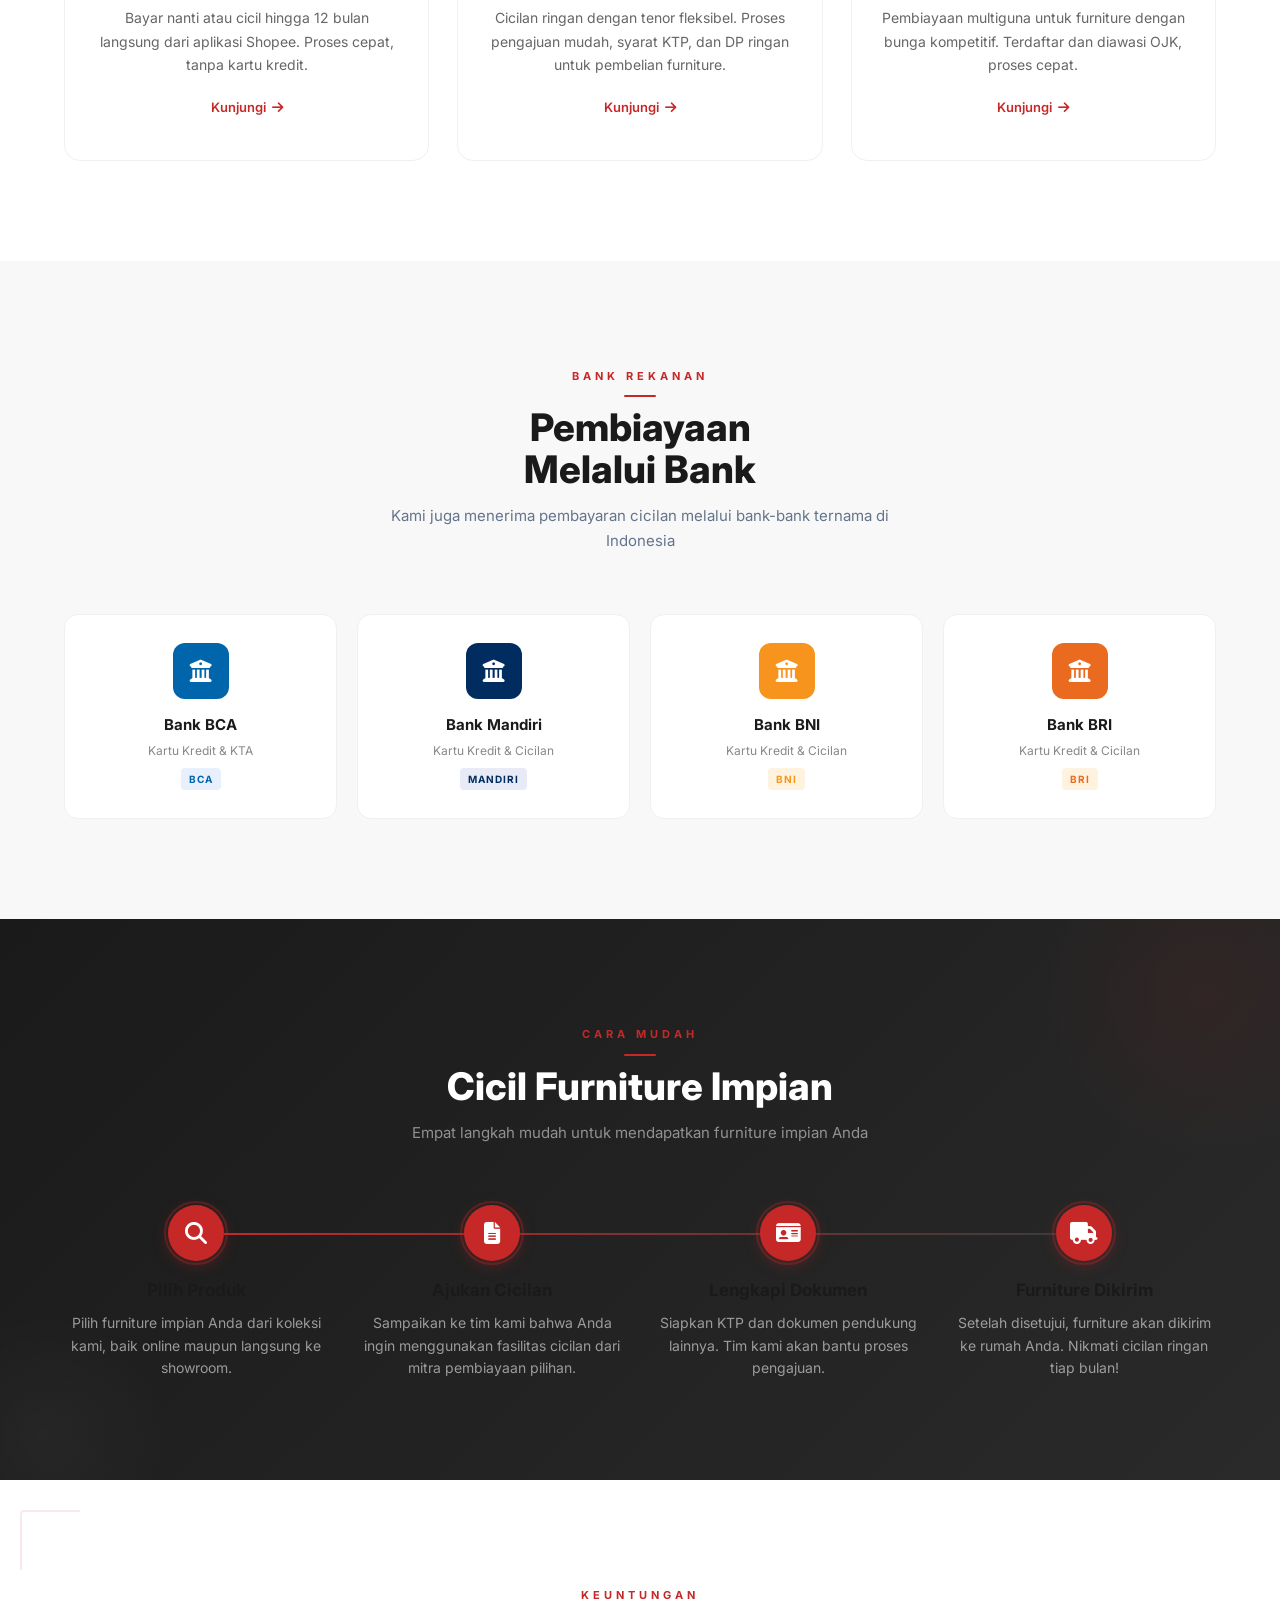
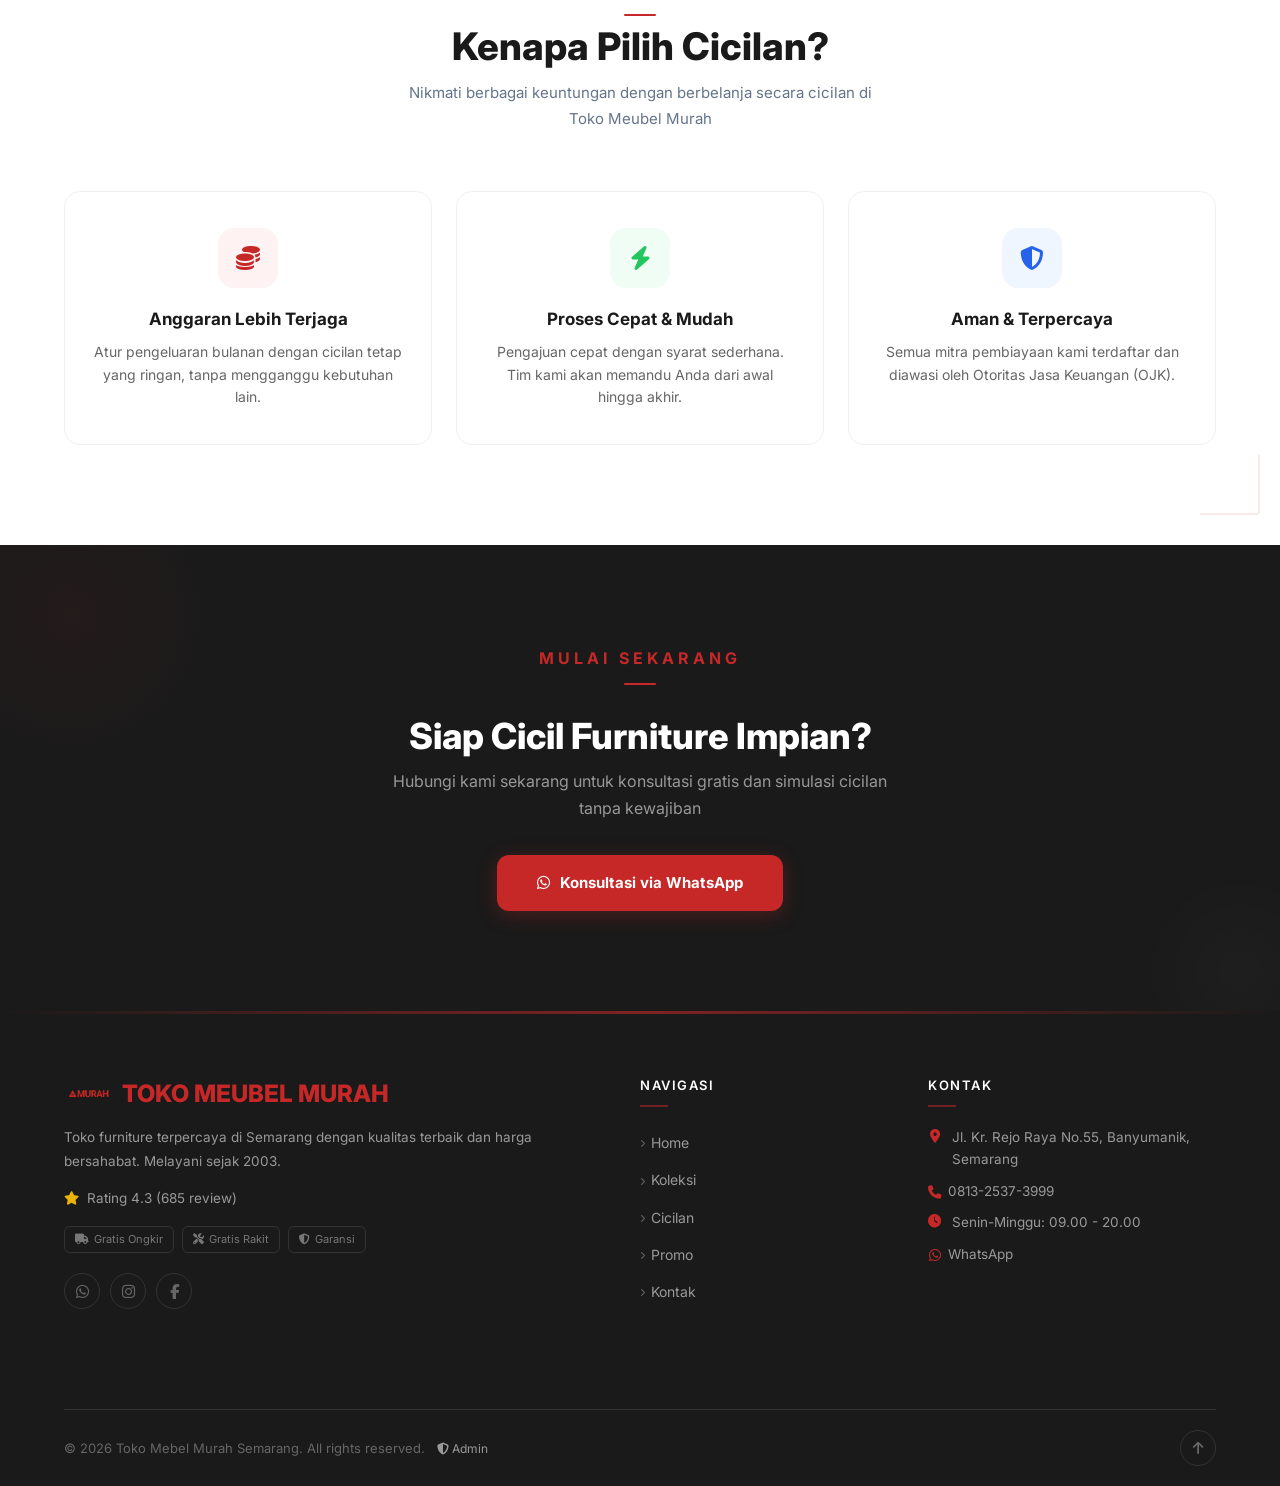
==== commit c65a439f: "1" ====
--- a/cicilan.html
+++ b/cicilan.html
@@ -604,7 +604,7 @@
   <div class="container">
     <div>
       <div class="logo"><img src="img/logo.png" alt="Toko Meubel Murah Semarang" class="footer-logo-img"><span style="margin-left:8px;color:#c62828;font-weight:800;">TOKO MEUBEL MURAH</span></div>
-      <p>Toko furniture terpercaya di Semarang dengan kualitas terbaik dan harga bersahabat. Melayani sejak 2015.</p>
+      <p>Toko furniture terpercaya di Semarang dengan kualitas terbaik dan harga bersahabat. Melayani sejak 2003.</p>
       <p class="mt-3"><i class="fas fa-star text-yellow-500 mr-1"></i> Rating 4.3 (685 review)</p>
       <div class="trust-badges">
         <span><i class="fas fa-truck"></i> Gratis Ongkir</span>
@@ -654,6 +654,7 @@
   <div class="container">
     <a href="index.html"><i class="fas fa-home"></i> Home</a>
     <a href="koleksi.html"><i class="fas fa-th-large"></i> Koleksi</a>
+    <a href="promo.html"><i class="fas fa-fire"></i> Promo</a>
     <a href="cicilan.html" class="active"><i class="fas fa-credit-card"></i> Cicilan</a>
     <button onclick="openWishlist()" class="hide-mobile"><i class="far fa-heart"></i><span class="wishlist-badge">0</span> Wishlist</button>
     <button class="mobile-theme-toggle hide-mobile" onclick="toggleMobileTheme()" aria-label="Toggle dark mode"><i class="fas fa-moon"></i><span>Tema</span></button>
--- a/css/style.css
+++ b/css/style.css
@@ -214,19 +214,27 @@
 .categories { padding: 100px 0; }
 .cat-grid { display: grid; grid-template-columns: repeat(4, 1fr); gap: 24px; }
 .cat-card {
-  position: relative; overflow: hidden; cursor: pointer;
-  transition: transform .25s ease, box-shadow .25s ease;
-}
-.cat-card:hover { transform: translateY(-4px); box-shadow: 0 12px 40px rgba(0,0,0,.15); }
-.cat-card img { width: 100%; height: 280px; object-fit: cover; transition: transform .4s ease; }
-.cat-card:hover img { transform: scale(1.05); }
+  position: relative; overflow: hidden; cursor: pointer; border-radius: 12px;
+  transition: transform .3s cubic-bezier(.34,1.56,.64,1), box-shadow .3s;
+}
+.cat-card:hover { transform: translateY(-6px); box-shadow: 0 16px 48px rgba(198,40,40,.2); }
+.cat-card img { width: 100%; height: 280px; object-fit: cover; transition: transform .5s; }
+.cat-card:hover img { transform: scale(1.08); }
 .cat-card .cat-body {
   position: absolute; bottom: 0; left: 0; right: 0;
-  padding: 24px; background: linear-gradient(transparent, rgba(0,0,0,.6));
+  padding: 24px 24px 20px;
+  background: linear-gradient(transparent 30%, rgba(26,26,26,.85) 70%, rgba(198,40,40,.25));
   color: #fff;
 }
-.cat-card h3 { font-size: 18px; font-weight: 600; }
-.cat-card p { font-size: 13px; opacity: .8; margin-top: 2px; }
+.cat-card .cat-body i { font-size: 20px; margin-bottom: 6px; color: #ff5252; display: block; }
+.cat-card h3 { font-size: 18px; font-weight: 700; }
+.cat-card p { font-size: 13px; opacity: .7; margin-top: 2px; }
+.cat-card::after {
+  content: ''; position: absolute; bottom: 0; left: 0; right: 0; height: 3px;
+  background: linear-gradient(90deg, #c62828, #ff5252); transform: scaleX(0);
+  transform-origin: left; transition: transform .35s; z-index: 2;
+}
+.cat-card:hover::after { transform: scaleX(1); }
 
 /* ========== PROMO HORIZONTAL SCROLL ========== */
 .promo-scroll-section { padding: 100px 0; background: #f8f8f8; }
@@ -497,7 +505,6 @@
 .product-card:hover { transform: translateY(-4px); box-shadow: 0 10px 30px rgba(0,0,0,.08); border-color: #e8e8e8; }
 .product-card:active { transform: scale(0.97); }
 
-.cat-card { transition: transform .3s cubic-bezier(.34,1.56,.64,1), box-shadow .3s ease; }
 .cat-card:active { transform: scale(0.96); }
 
 .sosmed-card { transition: all .3s cubic-bezier(.34,1.56,.64,1); }
@@ -822,6 +829,7 @@
 [data-theme="dark"] .section-alt,
 [data-theme="dark"] .stats-bar,
 [data-theme="dark"] .trust-item,
+[data-theme="dark"] .tour-card,
 [data-theme="dark"] .promo-card,
 [data-theme="dark"] .prob-card,
 [data-theme="dark"] .product-card,
